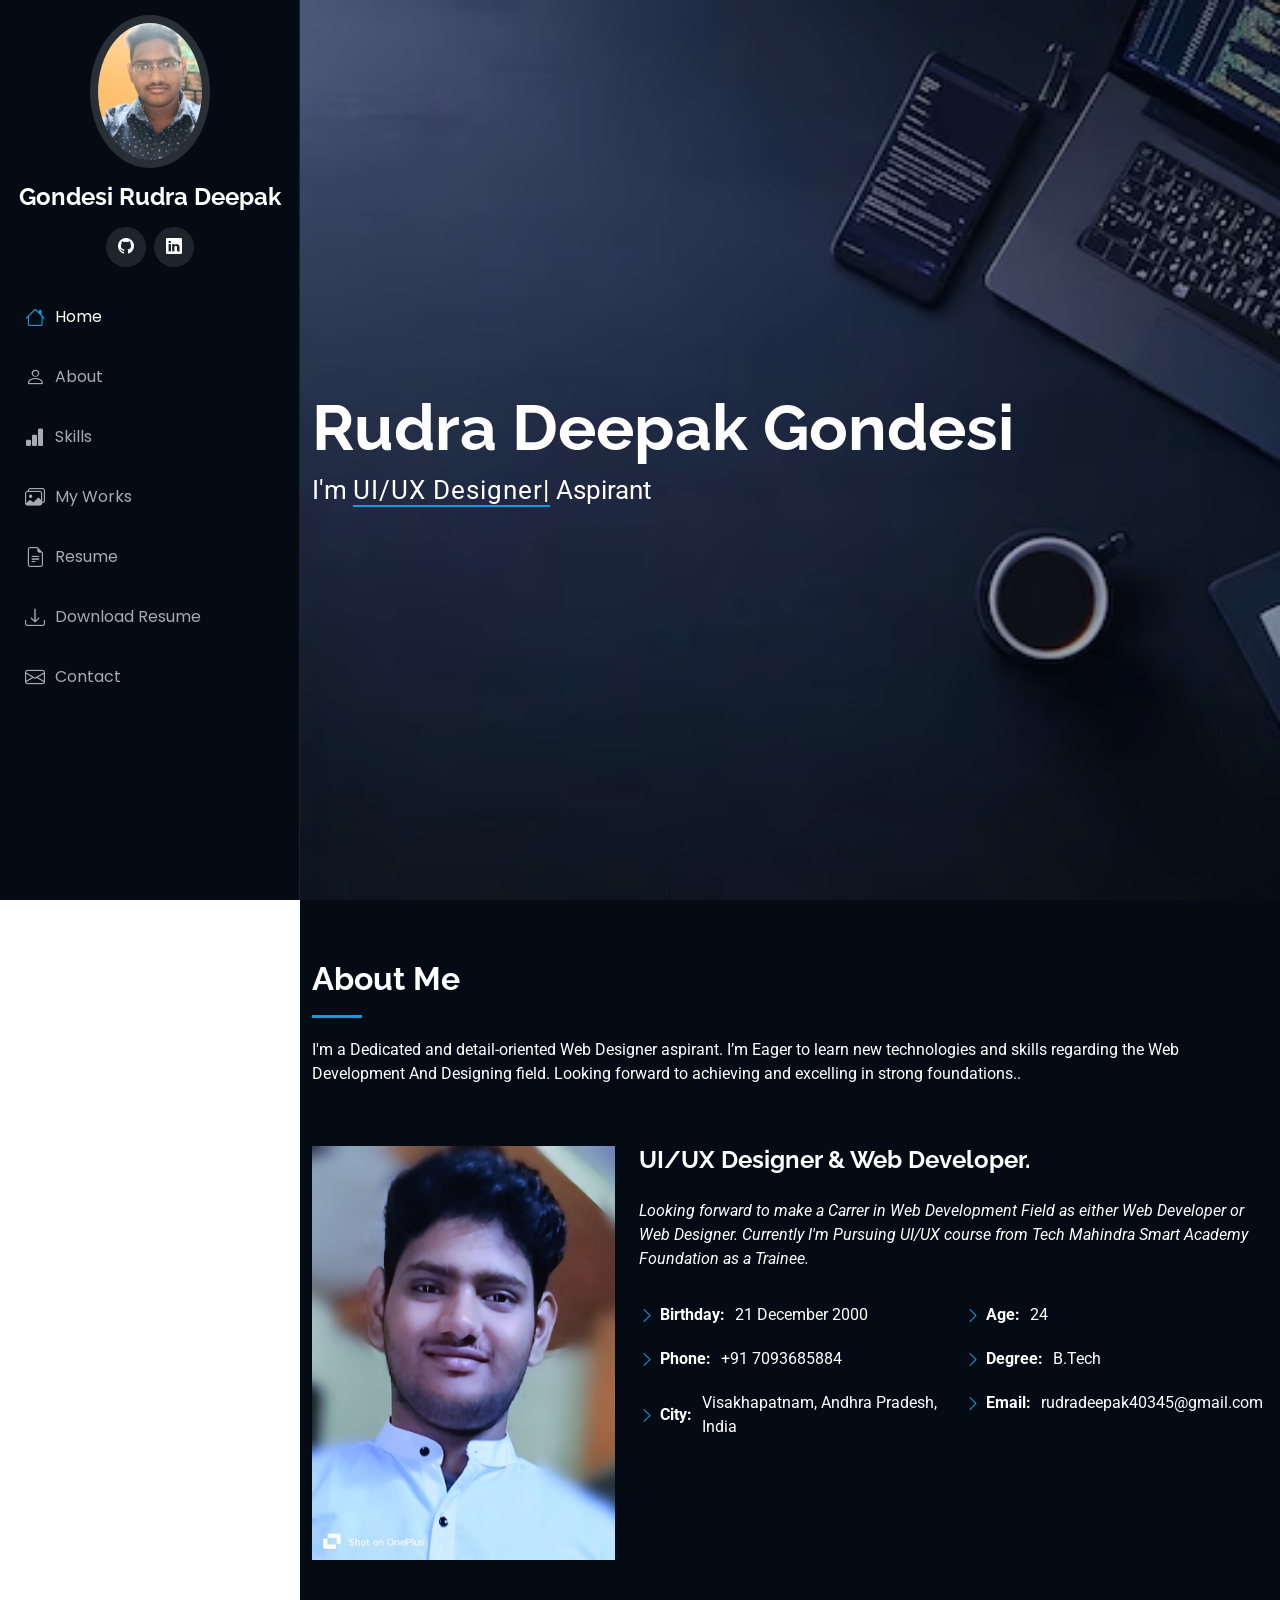
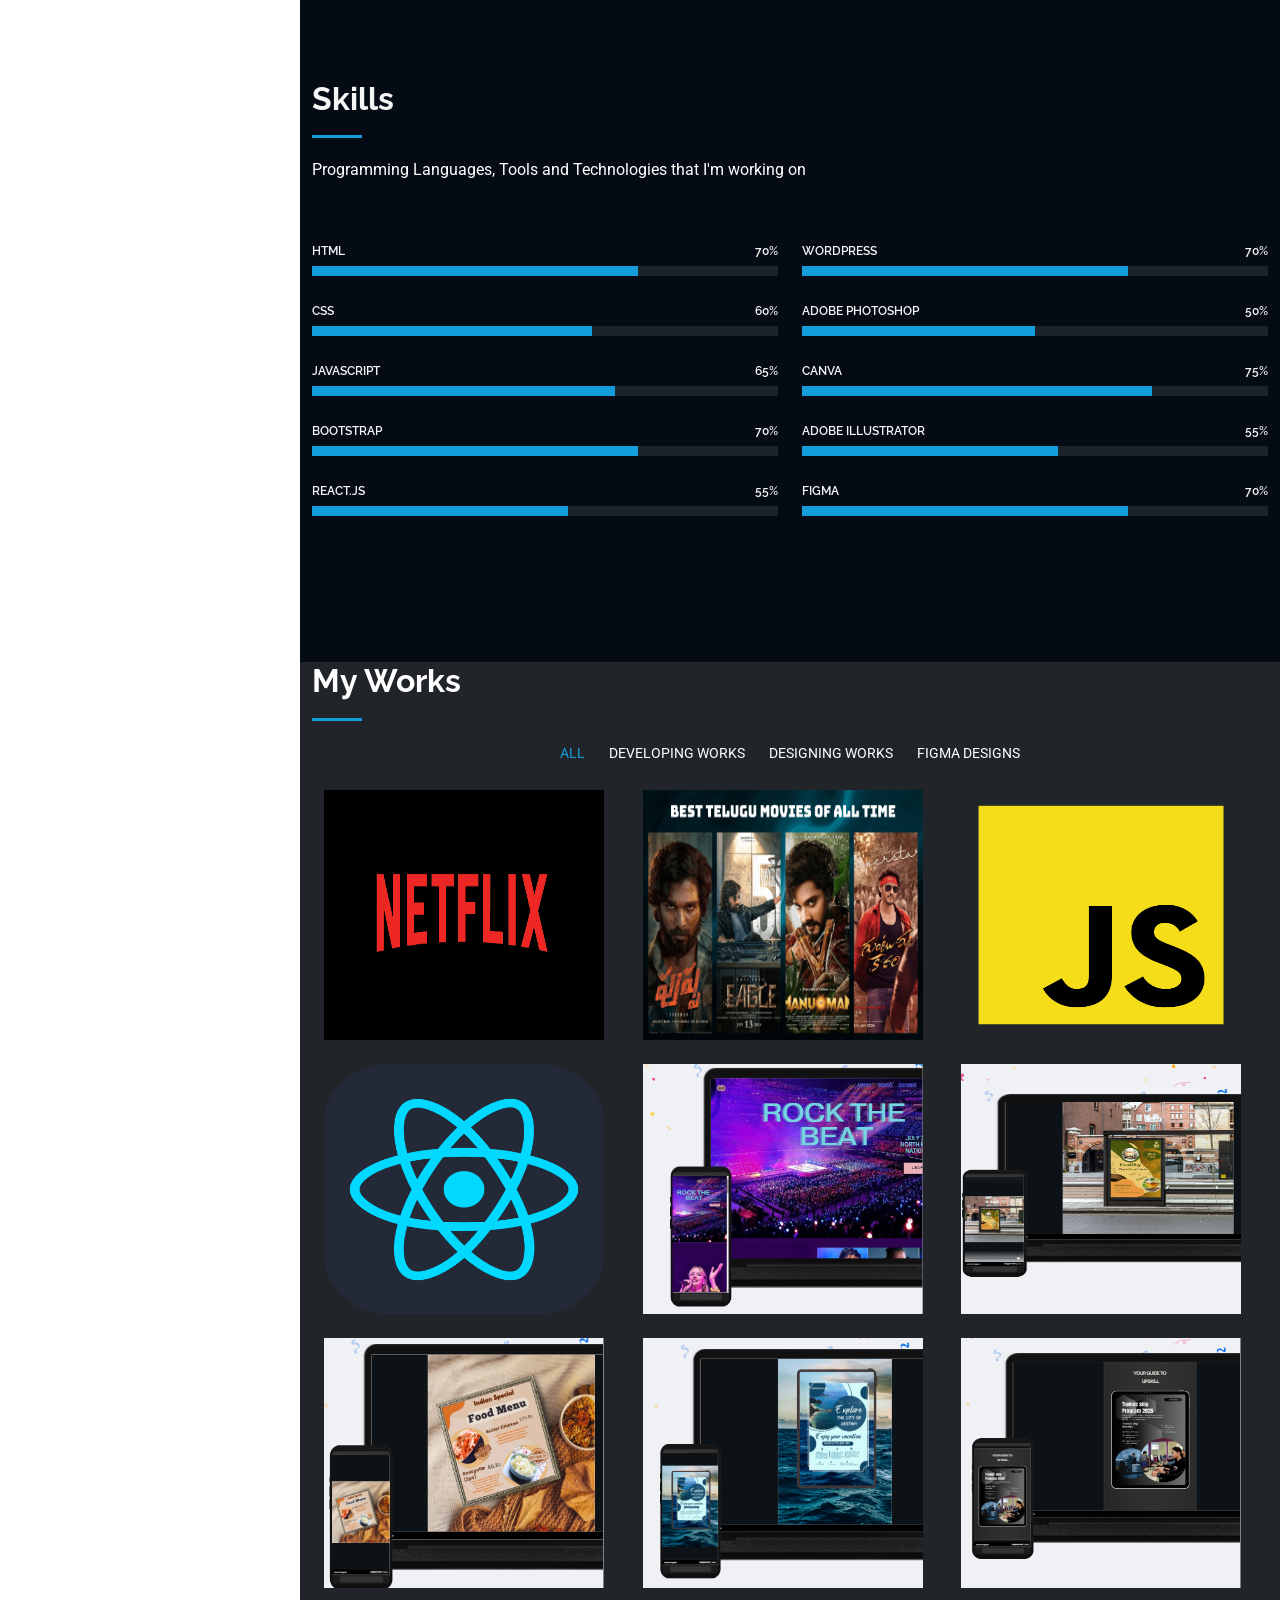
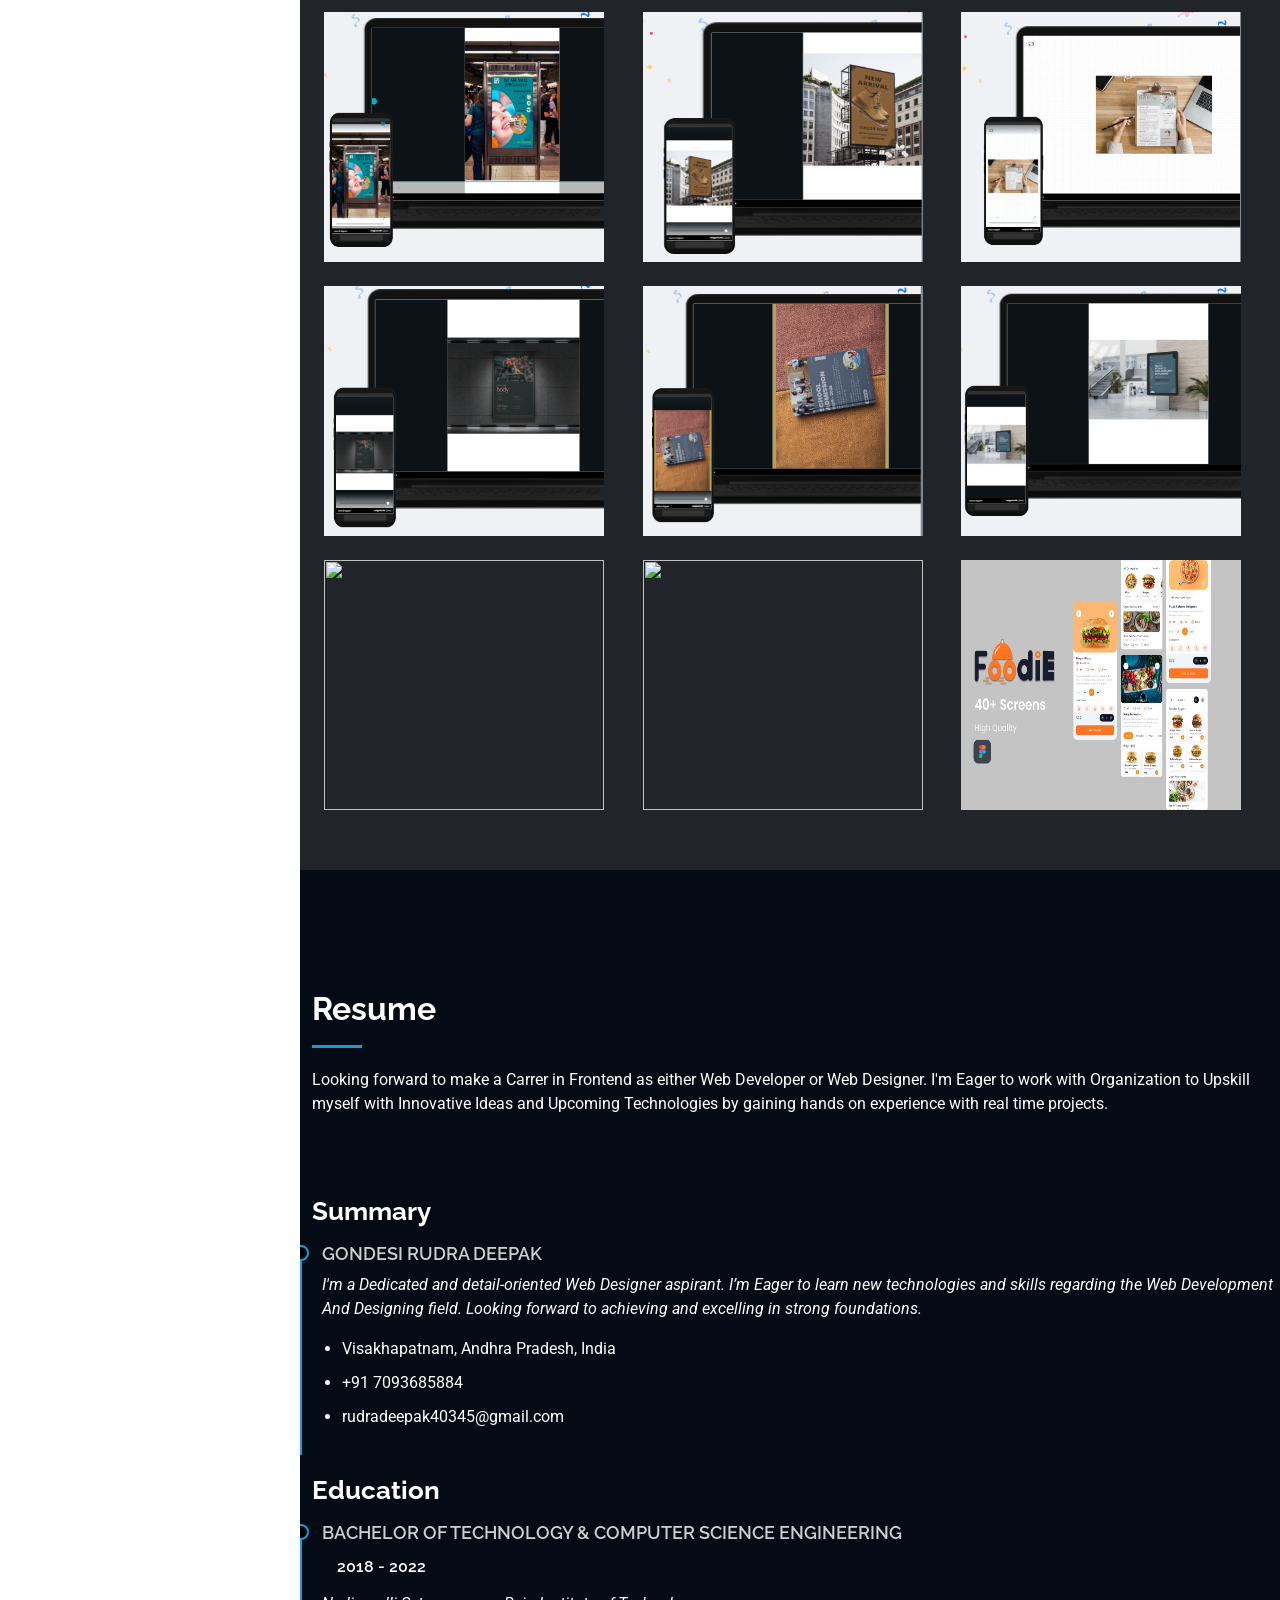
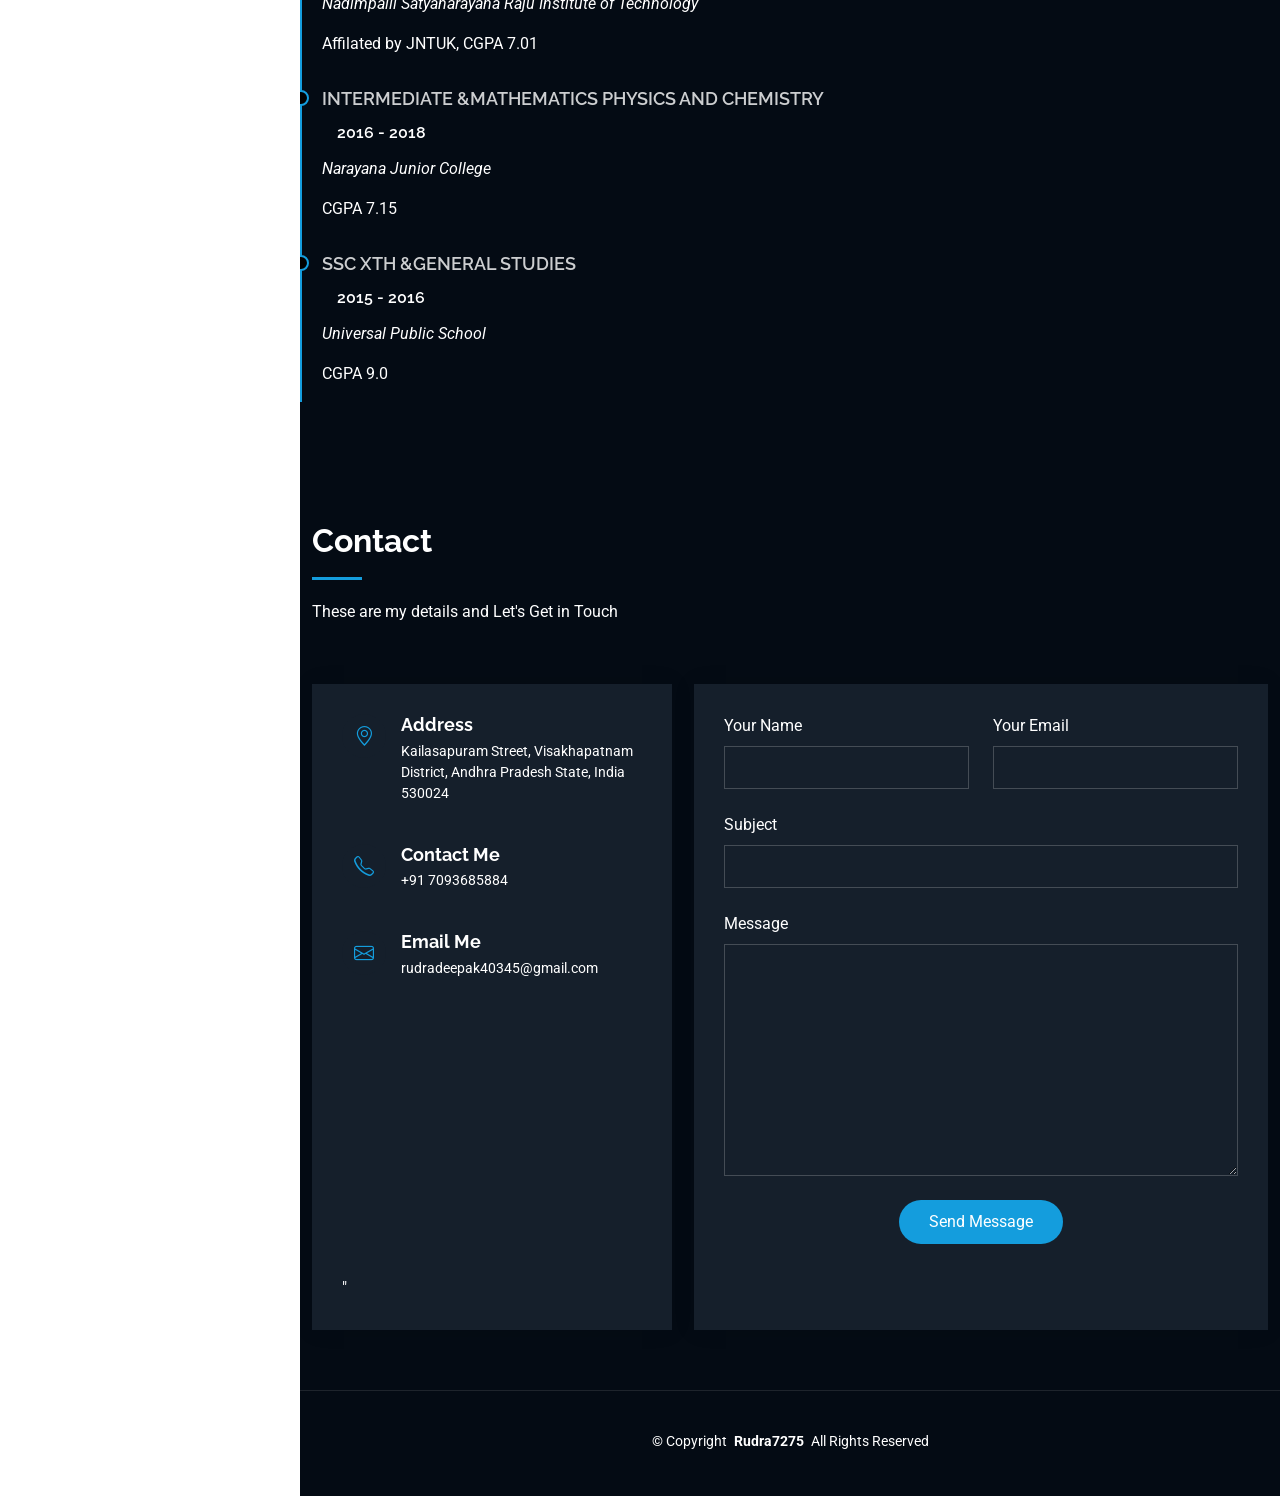
==== index.html @ 70409702 "new1" ====
<!DOCTYPE html>
<html lang="en">

<head>
  <meta charset="utf-8">
  <meta content="width=device-width, initial-scale=1.0" name="viewport">
  <title>Rudra Portfolio</title>
  <meta content="" name="description">
  <meta content="" name="keywords">

  <!-- Favicons -->
  <!-- <link href="assets/img/favicon.png" rel="icon">
  <link href="assets/img/apple-touch-icon.png" rel="apple-touch-icon"> -->

  <!-- Fonts -->
  <link href="https://fonts.googleapis.com" rel="preconnect">
  <link href="https://fonts.gstatic.com" rel="preconnect" crossorigin>
  <link href="https://fonts.googleapis.com/css2?family=Roboto:ital,wght@0,100;0,300;0,400;0,500;0,700;0,900;1,100;1,300;1,400;1,500;1,700;1,900&family=Poppins:ital,wght@0,100;0,200;0,300;0,400;0,500;0,600;0,700;0,800;0,900;1,100;1,200;1,300;1,400;1,500;1,600;1,700;1,800;1,900&family=Raleway:ital,wght@0,100;0,200;0,300;0,400;0,500;0,600;0,700;0,800;0,900;1,100;1,200;1,300;1,400;1,500;1,600;1,700;1,800;1,900&display=swap" rel="stylesheet">

  <!-- Vendor CSS Files -->
  <link href="assets/vendor/bootstrap/css/bootstrap.min.css" rel="stylesheet">
  <link href="assets/vendor/bootstrap-icons/bootstrap-icons.css" rel="stylesheet">
  <link href="assets/vendor/aos/aos.css" rel="stylesheet">
  <link href="assets/vendor/glightbox/css/glightbox.min.css" rel="stylesheet">
  <link href="assets/vendor/swiper/swiper-bundle.min.css" rel="stylesheet">

  <!-- Main CSS File -->
  <link href="assets/css/main.css" rel="stylesheet">

 
</head>

<body class="index-page">

  <header id="header" class="header dark-background d-flex flex-column">
    <i class="header-toggle d-xl-none bi bi-list"></i>

    <div class="profile-img">
      <img src="assets/img/profile pic3.jpg" alt="" class="img-fluid rounded-circle">
    </div>

    <a href="index.html" class="logo d-flex align-items-center justify-content-center">
      <h1 class="sitename">Gondesi Rudra Deepak</h1>
    </a>

    <div class="social-links text-center">
      <a target="_blank" href="https://github.com/RUDRA-DEEPAK7275?tab=repositories" class="github"><i class="bi bi-github"></i></a>
      <a target="_blank" href="https://www.linkedin.com/in/rudra-deepak-gondesi-b81b26201/" class="linkedin"><i class="bi bi-linkedin"></i></a>
    </div>

    <nav id="navmenu" class="navmenu">
      <ul>
        <li><a href="#hero" class="active"><i class="bi bi-house navicon"></i>Home</a></li>
        <li><a href="#about"><i class="bi bi-person navicon"></i> About</a></li>
        <li><a href="#skills"><i class="bi bi-bar-chart-fill navicon"></i>Skills</a></li>
        <li><a href="#portfolio"><i class="bi bi-images navicon"></i> My Works</a></li>
        <li><a href="#resume"><i class="bi bi-file-earmark-text navicon"></i> Resume</a></li>
        <li><a href="/assets/documents/RudraDeepakGondesiResume.pdf" download=""><i class="bi bi-download navicon"></i> Download Resume</a></li>

        
           
       
        <li><a href="#contact"><i class="bi bi-envelope navicon"></i> Contact</a></li>
      </ul>
    </nav>

  </header>

  <main class="main">

    <!-- Hero Section -->
    <section id="hero" class="hero section dark-background">

      <img src="assets/img/bg-img.avif" alt="" data-aos="fade-in" class="">

      <div class="container" data-aos="fade-up" data-aos-delay="100">
        <h2>Rudra Deepak Gondesi</h2>
        <p>I'm <span class="typed" data-typed-items="UI/UX Designer,Web Developer"></span><span class="typed-cursor typed-cursor--blink" aria-hidden="true"></span><span class="typed-cursor typed-cursor--blink" aria-hidden="true"></span> Aspirant</p>
      </div>

    </section><!-- /Hero Section -->

    <!-- About Section -->
    <section id="about" class="about section dark-background">

      <!-- Section Title -->
      <div class="container section-title" data-aos="fade-up">
        <h2>About Me</h2>
        <p>I'm a Dedicated and detail-oriented Web Designer aspirant. I’m Eager to learn new technologies and skills regarding the
        Web Development And Designing field. Looking forward to achieving and excelling in strong foundations..</p>
      </div><!-- End Section Title -->

      <div class="container " data-aos="fade-up" data-aos-delay="100" >

        <div class="row gy-4 justify-content-center">
          <div class="col-lg-4">
            <img src="assets/img/profile pic2.jpg" class="img-fluid" alt="">
          </div>
          <div class="col-lg-8 content">
            <h2>UI/UX Designer &amp; Web Developer.</h2>
            <p class="fst-italic py-3">
            Looking forward to make a Carrer in Web Development Field as either Web Developer or Web Designer. Currently I'm Pursuing UI/UX
            course from Tech Mahindra Smart Academy Foundation as a Trainee.
            </p>
            <div class="row">
              <div class="col-lg-6">
                <ul>
                  <li><i class="bi bi-chevron-right"></i> <strong>Birthday:</strong> <span>21 December 2000</span></li>
                  
                  <li><i class="bi bi-chevron-right"></i> <strong>Phone:</strong> <span>+91 7093685884</span></li>
                  <li><i class="bi bi-chevron-right"></i> <strong>City:</strong> <span>Visakhapatnam, Andhra Pradesh, India</span></li>
                </ul>
              </div>
              <div class="col-lg-6">
                <ul>
                  <li><i class="bi bi-chevron-right"></i> <strong>Age:</strong> <span>24</span></li>
                  <li><i class="bi bi-chevron-right"></i> <strong>Degree:</strong> <span>B.Tech</span></li>
                  <li><i class="bi bi-chevron-right"></i> <strong>Email:</strong> <span>rudradeepak40345@gmail.com</span></li>
                
                </ul>
              </div>
            </div>
          
          </div>
        </div>

      </div>

    </section>
    <!-- /About Section -->

    <!-- Skills Section -->
    <section id="skills" class="skills section dark-background">

      <!-- Section Title -->
      <div class="container section-title" data-aos="fade-up">
        <h2 style="color:whitesmoke">Skills</h2>
        <p>Programming Languages, Tools and Technologies that I'm working on</p>
      </div><!-- End Section Title -->

      <div class="container" data-aos="fade-up" data-aos-delay="100">

        <div class="row skills-content skills-animation">

          <div class="col-lg-6">

            <div class="progress">
              <span class="skill"><span>HTML</span> <i class="val">70%</i></span>
              <div class="progress-bar-wrap">
                <div class="progress-bar" role="progressbar" aria-valuenow="70" aria-valuemin="0" aria-valuemax="100"></div>
              </div>
            </div><!-- End Skills Item -->

            <div class="progress">
              <span class="skill"><span>CSS</span> <i class="val">60%</i></span>
              <div class="progress-bar-wrap">
                <div class="progress-bar" role="progressbar" aria-valuenow="60" aria-valuemin="0" aria-valuemax="100"></div>
              </div>
            </div><!-- End Skills Item -->

            <div class="progress">
              <span class="skill"><span>JavaScript</span> <i class="val">65%</i></span>
              <div class="progress-bar-wrap">
                <div class="progress-bar" role="progressbar" aria-valuenow="65" aria-valuemin="0" aria-valuemax="100"></div>
              </div>
            </div>
            <!-- End Skills Item -->

            <div class="progress">
              <span class="skill"><span>Bootstrap</span> <i class="val">70%</i></span>
              <div class="progress-bar-wrap">
                <div class="progress-bar" role="progressbar" aria-valuenow="70" aria-valuemin="0" aria-valuemax="100"></div>
              </div>
            </div>
            
            <!-- End Skills Item -->
            <!-- <div class="col-lg-6"> -->
            <div class="progress">
              <span class="skill"><span>React.JS</span> <i class="val">55%</i></span>
                <div class="progress-bar-wrap">
                 <div class="progress-bar" role="progressbar" aria-valuenow="55" aria-valuemin="0" aria-valuemax="100"></div>
             </div>
              </div>
            </div>
<!-- End Skills Item -->


            <div class="col-lg-6">
            <div class="progress">
              <span class="skill"><span>WordPress</span> <i class="val">70%</i></span>
              <div class="progress-bar-wrap">
                <div class="progress-bar" role="progressbar" aria-valuenow="70" aria-valuemin="0" aria-valuemax="100"></div>
              </div>
            </div> 
            <!-- End Skills Item -->
            
            <div class="progress">
              <span class="skill"><span>Adobe Photoshop</span> <i class="val">50%</i></span>
              <div class="progress-bar-wrap">
                <div class="progress-bar" role="progressbar" aria-valuenow="50" aria-valuemin="0" aria-valuemax="100"></div>
              </div>
            </div><!-- End Skills Item -->

             
              <div class="progress">
                <span class="skill"><span>Canva</span> <i class="val">75%</i></span>
                <div class="progress-bar-wrap">
                  <div class="progress-bar" role="progressbar" aria-valuenow="75" aria-valuemin="0" aria-valuemax="100"></div>
                </div>
              </div>
              <!-- End Skills Item -->

                <div class="progress">
                  <span class="skill"><span>Adobe Illustrator</span> <i class="val">55%</i></span>
                   <div class="progress-bar-wrap">
                  <div class="progress-bar" role="progressbar" aria-valuenow="55" aria-valuemin="0" aria-valuemax="100"></div> 
                  </div>
                
                </div>
                <!-- End Skills Item -->

               
                  <div class="progress">
                    <span class="skill"><span>Figma</span> <i class="val">70%</i></span>
                    <div class="progress-bar-wrap">
                      <div class="progress-bar" role="progressbar" aria-valuenow="70" aria-valuemin="0" aria-valuemax="100"></div>
                    </div>
                  </div><!-- End Skills Item -->
     
                  </div>
          </div>

        </div>

      </div>

    </section>
    <!-- /Skills Section -->

    <!-- Portfolio Section -->
    <section id="portfolio" class="portfolio section dark-background">

      <!-- Section Title -->
      <div class="container section-title bg-dark" >
        <h2>My Works</h2>
        
      <!-- End Section Title -->

      <div class="container">

        <div class="isotope-layout" data-default-filter="*" data-layout="masonry" data-sort="original-order">

          <ul class="portfolio-filters isotope-filters" data-aos="fade-up" data-aos-delay="100">
            <li data-filter="*" class="filter-active">All</li>
            <li data-filter=".filter-app">Developing Works</li>
            <li data-filter=".filter-product">Designing Works</li>
            <li data-filter=".filter-books">Figma Designs</li>
          </ul>
          <!-- End Portfolio Filters -->

          <div class="row gy-4 isotope-container" data-aos="fade-up" data-aos-delay="200">

            <div class="col-lg-4 col-md-6 portfolio-item isotope-item filter-app">
              <div class="portfolio-content h-100">
                <img src="assets/img/potflio-pics/Netflix-Logo.png" class="img-fluid" alt="" style="height:250px; width:280px;">
                <div class="portfolio-info">
                  <h4>HTML & CSS</h4>
                  
                  <a target="_blank" href="assets/img/potflio-pics/netflix_Screen.png" title="Preview" data-gallery="portfolio-gallery-app" class="glightbox preview-link"><i class="bi bi-zoom-in"></i></a>
                  <a target="_blank" href="https://github.com/RUDRA-DEEPAK7275/Netflix-Clone.git" title="Source Code" class="details-link"><i class="bi bi-link-45deg"></i></a>
                </div>
              </div>
            </div><!-- End Portfolio Item -->
            <div class="col-lg-4 col-md-6 portfolio-item isotope-item filter-app">
              <div class="portfolio-content h-100">
                <img src="assets/img/potflio-pics/movies of all time-min.png" class="img-fluid" alt="" style="height:250px; width:280px;">
                <div class="portfolio-info">
                  <h4>Bootstrap </h4>
                  <a target="_blank"  href="assets/img/potflio-pics/entertainment.jpg" title="Preview" data-gallery="portfolio-gallery-app" class="glightbox preview-link"><i class="bi bi-zoom-in"></i></a>
                  <a target="_blank" href="https://github.com/RUDRA-DEEPAK7275/Entertainment-Site" title="Source Code" class="details-link"><i class="bi bi-link-45deg"></i></a>
                </div>
              </div>
            </div><!-- End Portfolio Item -->

            <div class="col-lg-4 col-md-6 portfolio-item isotope-item filter-app">
              <div class="portfolio-content h-100">
                <img src="assets/img/potflio-pics/js.png" class="img-fluid" alt="" style="height:250px; width:280px;">
                <div class="portfolio-info">
                  <h4>JavaScript</h4>
                  <a target="_blank" href="assets/img/potflio-pics/API.jpg" title="Preview" data-gallery="portfolio-gallery-app" class="glightbox preview-link"><i class="bi bi-zoom-in"></i></a>
                  <a target="_blank" href="https://github.com/RUDRA-DEEPAK7275/Java-Script-Practice-files" title="Source Code" class="details-link"><i class="bi bi-link-45deg"></i></a>
                </div>
              </div>
            </div>
            <!-- End Portfolio Item -->
            <div class="col-lg-4 col-md-6 portfolio-item isotope-item filter-app">
              <div class="portfolio-content h-100">
                <img src="assets/img/potflio-pics/react-dark.png" class="img-fluid" alt="" style="height:250px; width:280px;">
                <div class="portfolio-info">
                  <h4>React.JS</h4>
                  <a target="_blank" href="assets/img/potflio-pics/udemy-screen.png" title="Preview" data-gallery="portfolio-gallery-app" class="glightbox preview-link"><i class="bi bi-zoom-in"></i></a>
                  <a target="_blank" href="https://udemy-clone-6hoa3ej35-rudra-deepaks-projects.vercel.app/" title="Source Code" class="details-link"><i class="bi bi-link-45deg"></i></a>
                </div>
              </div>
            </div>
            <!-- End Portfolio Item -->

            <div class="col-lg-4 col-md-6 portfolio-item isotope-item filter-product">
              <div class="portfolio-content h-100">
                <img src="assets/img/potflio-pics/web-layout.png" class="img-fluid" alt="" style="height:250px; width:280px;">
                <div class="portfolio-info">
                  <h4>Web_Layout</h4>
                  
                  <a target="_blank" href="assets/img/potflio-pics/web_screen.png" title="Preview" data-gallery="portfolio-gallery-product" class="glightbox preview-link"><i class="bi bi-zoom-in"></i></a>
                  <a target="_blank" href="https://rudradeepak.my.canva.site/music-website" title="More Details" class="details-link"><i class="bi bi-link-45deg"></i></a>
                </div>
              </div>
            </div><!-- End Portfolio Item -->

            <div class="col-lg-4 col-md-6 portfolio-item isotope-item filter-product">
              <div class="portfolio-content h-100">
                <img src="assets/img/potflio-pics/chai mockup.png" class="img-fluid" alt="" style="height:250px; width:280px;">
                <div class="portfolio-info">
                  <h4>Poster1</h4>
                  
                  <a href="assets/img/potflio-pics/Green Tea poster.jpg" title="Product 2" data-gallery="portfolio-gallery-product" class="glightbox preview-link"><i class="bi bi-zoom-in"></i></a>
                  <!-- <a target="_blank" href="https://rudradeepak.my.canva.site/healthy-chai-mockup-screen" title="More Details" class="details-link"><i class="bi bi-link-45deg"></i></a> -->
                </div>
              </div>
            </div><!-- End Portfolio Item -->

            
            <div class="col-lg-4 col-md-6 portfolio-item isotope-item filter-product">
              <div class="portfolio-content h-100">
                <img src="assets/img/potflio-pics/menu_screen.png" class="img-fluid" alt="" style="height:250px; width:280px;">
                <div class="portfolio-info">
                  <h4>Poster2</h4>
                 
                  <a href="assets/img/potflio-pics/Menu-poster.jpg" title="preview" data-gallery="portfolio-gallery-product" class="glightbox preview-link"><i class="bi bi-zoom-in"></i></a>
                  <!-- <a target="_blank" href="https://rudradeepak.my.canva.site/menu-mockup" title="More Details" class="details-link"><i class="bi bi-link-45deg"></i></a> -->
                </div>
              </div>
            </div><!-- End Portfolio Item -->
            <div class="col-lg-4 col-md-6 portfolio-item isotope-item filter-product">
              <div class="portfolio-content h-100">
                <img src="assets/img/potflio-pics/visakhapatnam-mockup.png" class="img-fluid" alt="" style="height:250px; width:280px;">
                <div class="portfolio-info">
                  <h4>Poster3</h4>
                 
                  <a href="assets/img/potflio-pics/Visakhapatnam-poster.jpg" title="preview" data-gallery="portfolio-gallery-product" class="glightbox preview-link"><i class="bi bi-zoom-in"></i></a>
                  <!-- <a target="_blank" href="https://rudradeepak.my.canva.site/advertissment-mockup" title="More Details" class="details-link"><i class="bi bi-link-45deg"></i></a> -->
                </div>
              </div>
            </div><!-- End Portfolio Item -->

            <div class="col-lg-4 col-md-6 portfolio-item isotope-item filter-product">
              <div class="portfolio-content h-100">
                <img src="assets/img/potflio-pics/trainee-ship-mockup.png" class="img-fluid" alt="" style="height:250px; width:280px;">
                <div class="portfolio-info">
                  <h4>Poster4</h4>
                 
                  <a href="assets/img/potflio-pics/Trainee-ship Advertisement-poster.jpg" title="preview" data-gallery="portfolio-gallery-product" class="glightbox preview-link"><i class="bi bi-zoom-in"></i></a>
                  <!-- <a target="_blank" href="" title="More Details" class="details-link"><i class="bi bi-link-45deg"></i></a> -->
                </div>
              </div>
            </div><!-- End Portfolio Item -->

            <div class="col-lg-4 col-md-6 portfolio-item isotope-item filter-product">
              <div class="portfolio-content h-100">
                <img src="assets/img/potflio-pics/dental-mockup.png" class="img-fluid" alt="" style="height:250px; width:280px;">
                <div class="portfolio-info">
                  <h4>Poster5</h4>
                 
                  <a href="assets/img/potflio-pics/dental-advertisement-poster .jpg" title="preview" data-gallery="portfolio-gallery-product" class="glightbox preview-link"><i class="bi bi-zoom-in"></i></a>
                  <!-- <a target="_blank" href="" title="More Details" class="details-link"><i class="bi bi-link-45deg"></i></a> -->
                </div>
              </div>
            </div><!-- End Portfolio Item -->

            <div class="col-lg-4 col-md-6 portfolio-item isotope-item filter-product">
              <div class="portfolio-content h-100">
                <img src="assets/img/potflio-pics/Shoe-flayer-mockup.png" class="img-fluid" alt="" style="height:250px; width:280px;">
                <div class="portfolio-info">
                  <h4>Flayer1</h4>
                 
                  <a href="assets/img/potflio-pics/shoe_flayer.jpg" title="preview" data-gallery="portfolio-gallery-product" class="glightbox preview-link"><i class="bi bi-zoom-in"></i></a>
                  <!-- <a target="_blank" href="" title="More Details" class="details-link"><i class="bi bi-link-45deg"></i></a> -->
                </div>
              </div>
            </div><!-- End Portfolio Item -->

            <div class="col-lg-4 col-md-6 portfolio-item isotope-item filter-product">
              <div class="portfolio-content h-100">
                <img src="assets/img/potflio-pics/company-advertisement-flayer-mockup.png" class="img-fluid" alt="" style="height:250px; width:280px;">
                <div class="portfolio-info">
                  <h4>Flayer2</h4>
                 
                  <a href="assets/img/potflio-pics/company-advertisement-flayer.jpg" title="preview" data-gallery="portfolio-gallery-product" class="glightbox preview-link"><i class="bi bi-zoom-in"></i></a>
                  <!-- <a target="_blank" href="" title="More Details" class="details-link"><i class="bi bi-link-45deg"></i></a> -->
                </div>
              </div>
            </div><!-- End Portfolio Item -->
            <div class="col-lg-4 col-md-6 portfolio-item isotope-item filter-product">
              <div class="portfolio-content h-100">
                <img src="assets/img/potflio-pics/Fitness-flayer-mockup.png" class="img-fluid" alt="" style="height:250px; width:280px;">
                <div class="portfolio-info">
                  <h4>Flayer3</h4>
                 
                  <a href="assets/img/potflio-pics/Fitness-flayer.jpg" title="preview" data-gallery="portfolio-gallery-product" class="glightbox preview-link"><i class="bi bi-zoom-in"></i></a>
                  <!-- <a target="_blank" href="" title="More Details" class="details-link"><i class="bi bi-link-45deg"></i></a> -->
                </div>
              </div>
            </div><!-- End Portfolio Item -->
            <div class="col-lg-4 col-md-6 portfolio-item isotope-item filter-product">
              <div class="portfolio-content h-100">
                <img src="assets/img/potflio-pics/school-admisssion-flayer-mockup.png" class="img-fluid" alt="" style="height:250px; width:280px;">
                <div class="portfolio-info">
                  <h4>Flayer4</h4>
                 
                  <a href="assets/img/potflio-pics/school-admission-flayer.jpg" title="preview" data-gallery="portfolio-gallery-product" class="glightbox preview-link"><i class="bi bi-zoom-in"></i></a>
                  <!-- <a target="_blank" href="" title="More Details" class="details-link"><i class="bi bi-link-45deg"></i></a> -->
                </div>
              </div>
            </div><!-- End Portfolio Item -->
            <div class="col-lg-4 col-md-6 portfolio-item isotope-item filter-product">
              <div class="portfolio-content h-100">
                <img src="assets/img/potflio-pics/tuition-flayer-mockup.png" class="img-fluid" alt="" style="height:250px; width:280px;">
                <div class="portfolio-info">
                  <h4>Flayer5</h4>
                 
                  <a href="assets/img/potflio-pics/tuition-flayer.jpg" title="preview" data-gallery="portfolio-gallery-product" class="glightbox preview-link"><i class="bi bi-zoom-in"></i></a>
                  <!-- <a target="_blank" href="" title="More Details" class="details-link"><i class="bi bi-link-45deg"></i></a> -->
                </div>
              </div>
            </div><!-- End Portfolio Item -->


            <div class="col-lg-4 col-md-6 portfolio-item isotope-item filter-branding">
              <div class="portfolio-content h-100">
                <img src="assets/img/portfolio/branding-1.jpg" class="img-fluid" alt="" style="height:250px; width:280px;">
                <div class="portfolio-info">
                  <h4>WordPress Design</h4>
                 
                  <a href="assets/img/portfolio/branding-1.jpg" title="Branding 1" data-gallery="portfolio-gallery-branding" class="glightbox preview-link"><i class="bi bi-zoom-in"></i></a>
                  <a href="portfolio-details.html" title="More Details" class="details-link"><i class="bi bi-link-45deg"></i></a>
                </div>
              </div>
            </div><!-- End Portfolio Item -->

            <div class="col-lg-4 col-md-6 portfolio-item isotope-item filter-branding">
              <div class="portfolio-content h-100">
                <img src="assets/img/portfolio/branding-2.jpg" class="img-fluid" alt="" style="height:250px; width:280px;">
                <div class="portfolio-info">
                  <h4>Web Application Design</h4>
                  
                  <a href="assets/img/portfolio/branding-2.jpg" title="Branding 2" data-gallery="portfolio-gallery-branding" class="glightbox preview-link"><i class="bi bi-zoom-in"></i></a>
                  <a href="portfolio-details.html" title="More Details" class="details-link"><i class="bi bi-link-45deg"></i></a>
                </div>
              </div>
            </div><!-- End Portfolio Item -->

            <div class="col-lg-4 col-md-6 portfolio-item isotope-item filter-branding">
              <div class="portfolio-content h-100">
                <img src="assets/img/potflio-pics/Figma-Preview.png" class="img-fluid" alt="" style="height:250px; width:280px;">
                <div class="portfolio-info">
                  <h4>Figma Mobile-Application Design</h4>
                 
                  <a href="assets/img/potflio-pics/Full View_03.png" title="Preview" data-gallery="portfolio-gallery-branding" class="glightbox preview-link"><i class="bi bi-zoom-in"></i></a>
                  <a target="_blank" href="https://www.figma.com/proto/UzWNxRRmDSKaKS33oawOvM/FoodiE?node-id=0-1&t=Zdw4CpIgNTA6vtHm-1" title="More Details" class="details-link"><i class="bi bi-link-45deg"></i></a>

                </div>
              </div>
            </div>
            <!-- End Portfolio Item -->
        </div>
      </div>
    </section>

          <!-- Resume Section -->
    <section id="resume" class="resume section dark-background">

      <!-- Section Title -->
      <div class="container section-title" data-aos="fade-up">
        <h2>Resume</h2>
        <p>Looking forward to make a Carrer in Frontend as either Web Developer or Web Designer. I'm Eager to work with Organization 
          to Upskill myself with Innovative Ideas and Upcoming Technologies by gaining hands on experience with real time projects. </p>
      </div><!-- End Section Title -->

      <div class="container">

        <div class="row">

            <h3 class="resume-title">Summary</h3>

            <div class="resume-item pb-0">
              <h4>Gondesi Rudra Deepak</h4>
              <p><em>I'm a Dedicated and detail-oriented Web Designer aspirant. I’m Eager to learn new technologies and skills regarding the
              Web Development And Designing field. Looking forward to achieving and excelling in strong foundations.</em></p>
              <ul>
                <li>Visakhapatnam, Andhra Pradesh, India</li>
                <li>+91 7093685884</li>
                <li>rudradeepak40345@gmail.com</li>
              </ul>
            </div><!-- End Resume Item -->

            <h3 class="resume-title">Education</h3>
            <div class="resume-item">
              <h4>Bachelor Of Technology &amp; Computer Science Engineering</h4>
              <h5>2018 - 2022</h5>
              <p><em>Nadimpalli Satyanarayana Raju Institute of Technology</em></p>
              <p>Affilated by JNTUK, CGPA 7.01</p>
            </div><!-- End Resume Item -->

            <div class="resume-item">
              <h4>Intermediate &amp;Mathematics Physics and Chemistry</h4>
              <h5>2016 - 2018</h5>
              <p><em>Narayana Junior College</em></p>
              <p> CGPA 7.15</p>
            </div><!-- End Resume Item -->
            
            <div class="resume-item">
              <h4>SSC Xth &amp;General Studies</h4>
              <h5>2015 - 2016</h5>
              <p><em>Universal Public School</em></p>
              <p> CGPA 9.0</p>
            </div><!-- End Resume Item -->
        </div>
            </ul>
            </div><!-- End Resume Item -->

          </div>

        </div>

      </div>

    </section>
    <!-- /Resume Section -->

    <!-- Contact Section -->
    <section id="contact" class="contact section dark-background">

      <!-- Section Title -->
      <div class="container section-title" data-aos="fade-up">
        <h2>Contact</h2>
        <p> These are my details and Let's Get in Touch</p>
      </div><!-- End Section Title -->

      <div class="container d-flex" data-aos="fade-up" data-aos-delay="100">

        <div class="row gy-6 ">

          <div class="col-lg-12">

            <div class="info-wrap">
              <div class="info-item d-flex" data-aos="fade-up" data-aos-delay="200">
                <i class="bi bi-geo-alt flex-shrink-0"></i>
                <div>
                  <h3>Address</h3>
                  <p>Kailasapuram Street, Visakhapatnam District, Andhra Pradesh State, India 530024</p>
                </div>
              </div><!-- End Info Item -->

              <div class="info-item d-flex" data-aos="fade-up" data-aos-delay="300">
                <i class="bi bi-telephone flex-shrink-0"></i>
                <div>
                  <h3>Contact Me</h3>
                  <p>+91 7093685884</p>
                </div>
              </div><!-- End Info Item -->

              <div class="info-item d-flex" data-aos="fade-up" data-aos-delay="400">
                <i class="bi bi-envelope flex-shrink-0"></i>
                <div>
                  <h3>Email Me</h3>
                  <p>rudradeepak40345@gmail.com</p>
                </div>
              </div><!-- End Info Item -->

              <iframe src="https://www.google.com/maps/embed?pb=!1m18!1m12!1m3!1d25563.952747008814!2d83.27356505275574!3d17.73972351495286!2m3!1f0!2f0!3f0!3m2!1i1024!2i768!4f13.1!3m3!1m2!1s0x3a3942d6cdeb4861%3A0x3f122da529c3eccd!2sKailasapuram%20Rd%2C%20Santhi%20Nagar%2C%20Kailasapuram%2C%20Visakhapatnam%2C%20Andhra%20Pradesh%2C%20India!5e0!3m2!1sen!2sus!4v1738872202661!5m2!1sen!2sus" width="300" height="250" style="border:0;" allowfullscreen="" loading="lazy" referrerpolicy="no-referrer-when-downgrade"></iframe>"
            </div>
          </div>
        </div>
        <div class="row gy-8s  "style="margin-left: 10px;  " >   
        <form action="https://api.web3forms.com/submit" method="post"  data-aos="fade-up" data-aos-delay="200">
           
          <div class="col-lg-12 php-email-form">
            <input type="hidden" name="apikey" value="7144daf2-a891-4b39-9123-b6f398d4b059">
              <div class="row gy-4">

                <div class="col-md-6">
                  <label for="name-field" class="pb-2">Your Name</label>
                  <input type="text" name="name" id="name-field" class="form-control" required="">
                </div>

                <div class="col-md-6">
                  <label for="email-field" class="pb-2">Your Email</label>
                  <input type="email" class="form-control" name="email" id="email-field" required="">
                </div>

                <div class="col-md-12">
                  <label for="subject-field" class="pb-2">Subject</label>
                  <input type="text" class="form-control" name="subject" id="subject-field" required="">
                </div>

                <div class="col-md-12">
                  <label for="message-field" class="pb-2">Message</label>
                  <textarea class="form-control" name="message" rows="10" id="message-field" required=""></textarea>
                </div>

                <div class="col-md-12 text-center">
                  <div class="loading">Loading</div>
                  <div class="error-message"></div>
                  <div class="sent-message">Your message has been sent. Thank you!</div>

                  <button type="submit">Send Message</button>
                </div>

              </div>
          
          </div><!-- End Contact Form -->
        </form>
      </div>
      </div>

      

    </section><!-- /Contact Section -->

</main>

  <footer id="footer" class="footer position-relative dark-background">

    <div class="container">
      <div class="copyright text-center ">
        <p>© <span>Copyright</span> <strong class="px-1 sitename">Rudra7275</strong> <span>All Rights Reserved</span></p>
      </div>
      <div class="credits">
        <!-- All the links in the footer should remain intact. -->
        <!-- You can delete the links only if you've purchased the pro version. -->
        <!-- Licensing information: https://bootstrapmade.com/license/ -->
        <!-- Purchase the pro version with working PHP/AJAX contact form: [buy-url] -->
      </div>
    </div>

  </footer>

  <!-- Scroll Top -->
  <a href="#" id="scroll-top" class="scroll-top d-flex align-items-center justify-content-center"><i class="bi bi-arrow-up-short"></i></a>

  <!-- Preloader -->
  <div id="preloader"></div>

  <!-- Vendor JS Files -->
  <script src="assets/vendor/bootstrap/js/bootstrap.bundle.min.js"></script>
  <script src="assets/vendor/php-email-form/validate.js"></script>
  <script src="assets/vendor/aos/aos.js"></script>
  <script src="assets/vendor/typed.js/typed.umd.js"></script>
  <script src="assets/vendor/purecounter/purecounter_vanilla.js"></script>
  <script src="assets/vendor/waypoints/noframework.waypoints.js"></script>
  <script src="assets/vendor/glightbox/js/glightbox.min.js"></script>
  <script src="assets/vendor/imagesloaded/imagesloaded.pkgd.min.js"></script>
  <script src="assets/vendor/isotope-layout/isotope.pkgd.min.js"></script>
  <script src="assets/vendor/swiper/swiper-bundle.min.js"></script>

  <!-- Main JS File -->
  <script src="assets/js/main.js"></script>

</body>

</html>
---- assets/css/main.css ----
/**
* Template Name: iPortfolio
* Template URL: https://bootstrapmade.com/iportfolio-bootstrap-portfolio-websites-template/
* Updated: Jun 29 2024 with Bootstrap v5.3.3
* Author: BootstrapMade.com
* License: https://bootstrapmade.com/license/
*/

/*--------------------------------------------------------------
# Font & Color Variables
# Help: https://bootstrapmade.com/color-system/
--------------------------------------------------------------*/
/* Fonts */
:root {
  --default-font: "Roboto",  system-ui, -apple-system, "Segoe UI", Roboto, "Helvetica Neue", Arial, "Noto Sans", "Liberation Sans", sans-serif, "Apple Color Emoji", "Segoe UI Emoji", "Segoe UI Symbol", "Noto Color Emoji";
  --heading-font: "Raleway",  sans-serif;
  --nav-font: "Poppins",  sans-serif;
}

/* Global Colors - The following color variables are used throughout the website. Updating them here will change the color scheme of the entire website */
:root { 
  --background-color: #ffffff; /* Background color for the entire website, including individual sections */
  --default-color: #272829; /* Default color used for the majority of the text content across the entire website */
  --heading-color: #050d18; /* Color for headings, subheadings and title throughout the website */
  --accent-color: #149ddd; /* Accent color that represents your brand on the website. It's used for buttons, links, and other elements that need to stand out */
  --surface-color: #ffffff; /* The surface color is used as a background of boxed elements within sections, such as cards, icon boxes, or other elements that require a visual separation from the global background. */
  --contrast-color: #ffffff; /* Contrast color for text, ensuring readability against backgrounds of accent, heading, or default colors. */
}

/* Nav Menu Colors - The following color variables are used specifically for the navigation menu. They are separate from the global colors to allow for more customization options */
:root {
  --nav-color: #a8a9b4;  /* The default color of the main navmenu links */
  --nav-hover-color: #ffffff; /* Applied to main navmenu links when they are hovered over or active */
  --nav-mobile-background-color: #040b14; /* Used as the background color for mobile navigation menu */
  --nav-dropdown-background-color: #040b14; /* Used as the background color for dropdown items that appear when hovering over primary navigation items */
  --nav-dropdown-color: #a8a9b4; /* Used for navigation links of the dropdown items in the navigation menu. */
  --nav-dropdown-hover-color: #ffffff; /* Similar to --nav-hover-color, this color is applied to dropdown navigation links when they are hovered over. */
}

/* Color Presets - These classes override global colors when applied to any section or element, providing reuse of the sam color scheme. */

.light-background {
  --background-color: #f4fafd;
  --surface-color: #ffffff;
}

.dark-background {
  --background-color: #040b14;
  --default-color: #ffffff;
  --heading-color: #ffffff;
  --surface-color: #151f2b;
  --contrast-color: #ffffff;
}

/* Smooth scroll */
:root {
  scroll-behavior: smooth;
}

/*--------------------------------------------------------------
# General Styling & Shared Classes
--------------------------------------------------------------*/
body {
  color: var(--default-color);
  background-color: var(--background-color);
  font-family: var(--default-font);
}

a {
  color: var(--accent-color);
  text-decoration: none;
  transition: 0.3s;
}

a:hover {
  color: color-mix(in srgb, var(--accent-color), transparent 25%);
  text-decoration: none;
}

h1,
h2,
h3,
h4,
h5,
h6 {
  color: var(--heading-color);
  font-family: var(--heading-font);
}

/* PHP Email Form Messages
------------------------------*/
.php-email-form .error-message {
  display: none;
  background: #df1529;
  color: #ffffff;
  text-align: left;
  padding: 15px;
  margin-bottom: 24px;
  font-weight: 600;
}

.php-email-form .sent-message {
  display: none;
  color: #ffffff;
  background: #059652;
  text-align: center;
  padding: 15px;
  margin-bottom: 24px;
  font-weight: 600;
}

.php-email-form .loading {
  display: none;
  background: var(--surface-color);
  text-align: center;
  padding: 15px;
  margin-bottom: 24px;
}

.php-email-form .loading:before {
  content: "";
  display: inline-block;
  border-radius: 50%;
  width: 24px;
  height: 24px;
  margin: 0 10px -6px 0;
  border: 3px solid var(--accent-color);
  border-top-color: var(--surface-color);
  animation: php-email-form-loading 1s linear infinite;
}

@keyframes php-email-form-loading {
  0% {
    transform: rotate(0deg);
  }

  100% {
    transform: rotate(360deg);
  }
}

/*--------------------------------------------------------------
# Global Header
--------------------------------------------------------------*/
.header {
  color: var(--default-color);
  background-color: var(--background-color);
  position: fixed;
  top: 0;
  left: 0;
  bottom: 0;
  padding: 0 15px;
  width: 300px;
  transition: all ease-in-out 0.3s;
  overflow-y: auto;
  z-index: 997;
  border-right: 1px solid color-mix(in srgb, var(--default-color), transparent 90%);
}

.header .profile-img img {
  margin: 15px auto;
  display: block;
  width: 120px;
  border: 8px solid color-mix(in srgb, var(--default-color), transparent 85%);
}

.header .logo {
  line-height: 1;
  margin-bottom: 15px;
}

.header .logo img {
  max-height: 32px;
  margin-right: 8px;
}

.header .logo h1 {
  font-size: 24px;
  margin: 0;
  font-weight: 700;
  color: var(--heading-color);
}

.header .social-links {
  margin: 0 0 20px 0;
}

.header .social-links a {
  font-size: 16px;
  display: inline-flex;
  align-items: center;
  justify-content: center;
  background: color-mix(in srgb, var(--default-color), transparent 90%);
  color: var(--default-color);
  margin: 0 2px;
  border-radius: 50%;
  text-align: center;
  width: 40px;
  height: 40px;
  transition: 0.3s;
}

.header .social-links a:hover {
  color: var(--contrast-color);
  background: var(--accent-color);
}

@media (min-width: 575px) {

  .header~main,
  .header~#footer {
    margin-left: 300px;
  }
}

@media (max-width: 575px) {
  .header {
    left: -100%;
  }
}

.header.header-show {
  left: 0;
}

.header .header-toggle {
  color: var(--contrast-color);
  background-color: var(--accent-color);
  font-size: 22px;
  display: flex;
  align-items: center;
  justify-content: center;
  width: 40px;
  height: 40px;
  border-radius: 50%;
  cursor: pointer;
  position: fixed;
  top: 15px;
  right: 15px;
  z-index: 9999;
  transition: background-color 0.3s;
}

.header .header-toggle:hover {
  color: var(--contrast-color);
  background-color: color-mix(in srgb, var(--accent-color) 90%, white 15%);
}

/*--------------------------------------------------------------
# Navigation Menu
--------------------------------------------------------------*/
.mobile-nav-toggle {
  display: none;
}

.navmenu {
  padding: 0;
  z-index: 9997;
}

.navmenu ul {
  list-style: none;
  padding: 0 0 20px 0;
  margin: 0;
}

.navmenu a,
.navmenu a:focus {
  color: var(--nav-color);
  padding: 15px 10px;
  font-family: var(--nav-font);
  font-size: 16px;
  font-weight: 400;
  display: flex;
  align-items: center;
  white-space: nowrap;
  transition: 0.3s;
  width: 100%;
}

.navmenu a .navicon,
.navmenu a:focus .navicon {
  font-size: 20px;
  margin-right: 10px;
}

.navmenu a .toggle-dropdown,
.navmenu a:focus .toggle-dropdown {
  font-size: 12px;
  line-height: 0;
  margin-left: auto;
  width: 30px;
  height: 30px;
  display: flex;
  align-items: center;
  justify-content: center;
  border-radius: 50%;
  transition: 0.3s;
  flex-shrink: 0;
  background-color: color-mix(in srgb, var(--accent-color), transparent 90%);
}

.navmenu a .toggle-dropdown:hover,
.navmenu a:focus .toggle-dropdown:hover {
  background-color: var(--accent-color);
  color: var(--contrast-color);
}

.navmenu a:hover,
.navmenu .active,
.navmenu .active:focus {
  color: var(--nav-hover-color);
}

.navmenu a:hover .navicon,
.navmenu .active .navicon,
.navmenu .active:focus .navicon {
  color: var(--accent-color);
}

.navmenu .active .toggle-dropdown,
.navmenu .active:focus .toggle-dropdown {
  background-color: var(--accent-color);
  color: var(--contrast-color);
  transform: rotate(180deg);
} 
 /* .navmenu .dropdown {
  display: block;
}

.navmenu .dropdown a,
.navmenu .dropdown a:focus {
  color: --nav-dropdown-color;
}

.navmenu .dropdown a:hover,
.navmenu .dropdown .active,
.navmenu .dropdown .active:focus {
  color: var(--nav-dropdown-hover-color);
}

.navmenu .dropdown ul {
  position: static;
  display: none;
  z-index: 99;
  padding: 5px 10px;
  margin: 5px 10px;
  background-color: var(--nav-dropdown-background-color);
  border: 1px solid color-mix(in srgb, var(--default-color), transparent 90%);
  box-shadow: none;
  transition: all 0.5s ease-in-out;
}

.navmenu .dropdown ul ul {
  background-color: rgba(33, 37, 41, 0.1);
}

.navmenu .dropdown>.dropdown-active {
  display: block;
  background-color: rgba(33, 37, 41, 0.03);
} */

/*--------------------------------------------------------------
# Global Footer
--------------------------------------------------------------*/
.footer {
  color: var(--default-color);
  background-color: var(--background-color);
  font-size: 14px;
  padding: 40px 0;
  position: relative;
  border-top: 1px solid color-mix(in srgb, var(--default-color), transparent 90%);
}

.footer .copyright p {
  margin-bottom: 0;
}

.footer .credits {
  margin-top: 4px;
  font-size: 13px;
  text-align: center;
}

/*--------------------------------------------------------------
# Preloader
--------------------------------------------------------------*/
#preloader {
  position: fixed;
  inset: 0;
  z-index: 999999;
  overflow: hidden;
  background: var(--background-color);
  transition: all 0.6s ease-out;
}

#preloader:before {
  content: "";
  position: fixed;
  top: calc(50% - 30px);
  left: calc(50% - 30px);
  border: 6px solid #ffffff;
  border-color: var(--accent-color) transparent var(--accent-color) transparent;
  border-radius: 50%;
  width: 60px;
  height: 60px;
  animation: animate-preloader 1.5s linear infinite;
}

@keyframes animate-preloader {
  0% {
    transform: rotate(0deg);
  }

  100% {
    transform: rotate(360deg);
  }
}

/*--------------------------------------------------------------
# Scroll Top Button
--------------------------------------------------------------*/
.scroll-top {
  position: fixed;
  visibility: hidden;
  opacity: 0;
  right: 15px;
  bottom: -15px;
  z-index: 99999;
  background-color: var(--accent-color);
  width: 44px;
  height: 44px;
  border-radius: 50px;
  transition: all 0.4s;
}

.scroll-top i {
  font-size: 24px;
  color: var(--contrast-color);
  line-height: 0;
}

.scroll-top:hover {
  background-color: color-mix(in srgb, var(--accent-color), transparent 20%);
  color: var(--contrast-color);
}

.scroll-top.active {
  visibility: visible;
  opacity: 1;
  bottom: 15px;
}

/*--------------------------------------------------------------
# Disable aos animation delay on mobile devices
--------------------------------------------------------------*/
@media screen and (max-width: 768px) {
  [data-aos-delay] {
    transition-delay: 0 !important;
  }
}

/*--------------------------------------------------------------
# Global Page Titles & Breadcrumbs
--------------------------------------------------------------*/
.page-title {
  color: var(--default-color);
  background-color: var(--background-color);
  padding: 25px 0;
  position: relative;
}

.page-title h1 {
  font-size: 24px;
  font-weight: 700;
}

.page-title .breadcrumbs ol {
  display: flex;
  flex-wrap: wrap;
  list-style: none;
  padding: 0;
  margin: 0;
  font-size: 14px;
  font-weight: 400;
}

.page-title .breadcrumbs ol li+li {
  padding-left: 10px;
}

.page-title .breadcrumbs ol li+li::before {
  content: "/";
  display: inline-block;
  padding-right: 10px;
  color: color-mix(in srgb, var(--default-color), transparent 70%);
}

/*--------------------------------------------------------------
# Global Sections
--------------------------------------------------------------*/
section,
.section {
  color: var(--default-color);
  background-color: var(--background-color);
  padding: 60px 0;
  overflow: clip;
}

/*--------------------------------------------------------------
# Global Section Titles
--------------------------------------------------------------*/
.section-title {
  padding-bottom: 60px;
  position: relative;
}

.section-title h2 {
  font-size: 32px;
  font-weight: 700;
  margin-bottom: 20px;
  padding-bottom: 20px;
  position: relative;
}

.section-title h2:after {
  content: "";
  position: absolute;
  display: block;
  width: 50px;
  height: 3px;
  align-items: center;
  background: var(--accent-color);
  left: 0;
  bottom: 0;
}

.section-title p {
  margin-bottom: 0;
}

/*--------------------------------------------------------------
# Hero Section
--------------------------------------------------------------*/
.hero {
  width: 100%;
  min-height: 100vh;
  position: relative;
  padding: 80px 0;
  display: flex;
  align-items: center;
  justify-content: center;
}

.hero img {
  position: absolute;
  inset: 0;
  display: block;
  width: 100%;
  height: 100%;
  object-fit: cover;
  z-index: 1;
}

.hero:before {
  content: "";
  background: color-mix(in srgb, var(--background-color), transparent 70%);
  position: absolute;
  inset: 0;
  z-index: 2;
}

.hero .container {
  position: relative;
  z-index: 3;
}

.hero h2 {
  margin: 0;
  font-size: 64px;
  font-weight: 700;
}

.hero p {
  margin: 5px 0 0 0;
  font-size: 26px;
}

.hero p span {
  letter-spacing: 1px;
  border-bottom: 2px solid var(--accent-color);
}

.hero .social-links {
  margin-top: 25px;
}

.hero .social-links a {
  font-size: 24px;
  display: inline-block;
  color: color-mix(in srgb, var(--default-color), transparent 50%);
  line-height: 1;
  margin-right: 20px;
  transition: 0.3s;
}

.hero .social-links a:hover {
  color: var(--accent-color);
}

@media (max-width: 768px) {
  .hero h2 {
    font-size: 32px;
  }

  .hero p {
    font-size: 20px;
  }
}

/*--------------------------------------------------------------
# About Section
--------------------------------------------------------------*/
.about .content h2 {
  font-weight: 700;
  font-size: 24px;
}

.about .content ul {
  list-style: none;
  padding: 0;
}

.about .content ul li {
  margin-bottom: 20px;
  display: flex;
  align-items: center;
}

.about .content ul strong {
  margin-right: 10px;
}

.about .content ul i {
  font-size: 16px;
  margin-right: 5px;
  color: var(--accent-color);
  line-height: 0;
}

/*--------------------------------------------------------------
# Skills Section
--------------------------------------------------------------*/
.skills .progress {
 
  height: 60px;
  display: block;
  background: none;
  border-radius: 0;
}

.skills .progress .skill {
  color:whitesmoke;
  padding: 0;
  margin: 0 0 6px 0;
  text-transform: uppercase;
  display: block;
  font-weight: 600;
  font-family: var(--heading-font);
}

.skills .progress .skill .val {
  float: right;
  font-style: normal;
}

.skills .progress-bar-wrap {
  background: color-mix(in srgb, whitesmoke, transparent 90%);
  height: 10px;
}

.skills .progress-bar {
  width: 1px;
  height: 10px;
  transition: 0.9s;
  background-color: var(--accent-color);
}

/*--------------------------------------------------------------
# Resume Section
--------------------------------------------------------------*/
.resume .resume-title {
 
  font-size: 26px;
  font-weight: 700;
  margin-top: 20px;
  margin-bottom: 20px;
}

.resume .resume-item {
  padding: 0 0 20px 20px;
  margin-top: -2px;
  border-left: 2px solid var(--accent-color);
  position: relative;
  
}

.resume .resume-item h4 {
  line-height: 18px;
  font-size: 18px;
  font-weight: 600;
  text-transform: uppercase;
  color: color-mix(in srgb, var(--default-color), transparent 20%);
  margin-bottom: 10px;

}

.resume .resume-item h5 {
  font-size: 16px;
  padding: 5px 15px;
  display: inline-block;
  font-weight: 600;
  margin-bottom: 10px;
 
}

.resume .resume-item ul {
  padding-left: 20px;
}

.resume .resume-item ul li {
  padding-bottom: 10px;
}

.resume .resume-item:last-child {
  padding-bottom: 0;
}

.resume .resume-item::before {
  content: "";
  position: absolute;
  width: 16px;
  height: 16px;
  border-radius: 50px;
  left: -9px;
  top: 0;
  background: black;
  border: 2px solid var(--accent-color);
}

/*--------------------------------------------------------------
# Portfolio Section
--------------------------------------------------------------*/
.portfolio .portfolio-filters {
  padding: 0;
  margin: 0 auto 20px auto;
  list-style: none;
  text-align: center;
}

.portfolio .portfolio-filters li {
  cursor: pointer;
  display: inline-block;
  padding: 0;
  font-size: 14px;
  font-weight: 400;
  margin: 0 10px;
  line-height: 1;
  text-transform: uppercase;
  margin-bottom: 10px;
  transition: all 0.3s ease-in-out;
  color: #fff;
}

.portfolio .portfolio-filters li:hover,
.portfolio .portfolio-filters li.filter-active {
  color: var(--accent-color);
}

.portfolio .portfolio-filters li:first-child {
  margin-left: 0;
}

.portfolio .portfolio-filters li:last-child {
  margin-right: 0;
}

@media (max-width: auto) {
  .portfolio .portfolio-filters li {
    font-size: 14px;
    margin: 0 5px;
  }
}

.portfolio .portfolio-content {
  position: relative;
  overflow: hidden;
}

.portfolio .portfolio-content img {
  transition: 0.3s;
}

.portfolio .portfolio-content .portfolio-info {
  opacity: 0;
  position: absolute;
  inset: 0;
  z-index: 3;
  transition: all ease-in-out 0.3s;
  background: rgba(0, 0, 0, 0.6);
  padding: 15px;
}

.portfolio .portfolio-content .portfolio-info h4 {
  font-size: 14px;
  padding: 5px 10px;
  font-weight: 400;
  color: #ffffff;
  display: inline-block;
  background-color: var(--accent-color);
}

.portfolio .portfolio-content .portfolio-info p {
  position: absolute;
  bottom: 10px;
  text-align: center;
  display: inline-block;
  left: 0;
  right: 0;
  font-size: 16px;
  font-weight: 600;
  color: rgba(255, 255, 255, 0.8);
}

.portfolio .portfolio-content .portfolio-info .preview-link,
.portfolio .portfolio-content .portfolio-info .details-link {
  position: absolute;
  left: calc(50% - 40px);
  font-size: 26px;
  top: calc(50% - 14px);
  color: #fff;
  transition: 0.3s;
  line-height: 1.2;
}

.portfolio .portfolio-content .portfolio-info .preview-link:hover,
.portfolio .portfolio-content .portfolio-info .details-link:hover {
  color: var(--accent-color);
}

.portfolio .portfolio-content .portfolio-info .details-link {
  left: 50%;
  font-size: 34px;
  line-height: 0;
}

.portfolio .portfolio-content:hover .portfolio-info {
  opacity: 1;
}

.portfolio .portfolio-content:hover img {
  transform: scale(1.1);
}




/*--------------------------------------------------------------
# Contact Section
--------------------------------------------------------------*/
.contact .info-wrap {
  background-color: var(--surface-color);
  box-shadow: 0px 0px 20px rgba(0, 0, 0, 0.1);
  padding: 30px;
}

@media (max-width: 575px) {
  .contact .info-wrap {
    padding: 20px;
  }
}

.contact .info-item {
  margin-bottom: 40px;
}

.contact .info-item i {
  font-size: 20px;
  color: var(--accent-color);
  background:   var(--surface-color);
  width: 44px;
  height: 44px;
  display: flex;
  justify-content: center;
  align-items: center;
  border-radius: 50px;
  transition: all 0.3s ease-in-out;
  margin-right: 15px;
}

.contact .info-item h3 {
  padding: 0;
  font-size: 18px;
  font-weight: 700;
  margin-bottom: 5px;
}

.contact .info-item p {
  padding: 0;
  margin-bottom: 0;
  font-size: 14px;
}

.contact .info-item:hover i {
  background: var(--accent-color);
  color: var(--contrast-color);
}

.contact .php-email-form {
  background-color: var(--surface-color);
  height: 100%;
  padding: 30px;
  box-shadow: 0px 0px 20px rgba(0, 0, 0, 0.1);
}

@media (max-width: 575px) {
  .contact .php-email-form {
    padding: 20px;
  }
}

.contact .php-email-form input[type=text],
.contact .php-email-form input[type=email],
.contact .php-email-form textarea {
  font-size: 14px;
  padding: 10px 15px;
  box-shadow: none;
  border-radius: 0;
  color: var(--default-color);
  background-color: var(--surface-color);
  border-color: color-mix(in srgb, var(--default-color), transparent 80%);
}

.contact .php-email-form input[type=text]:focus,
.contact .php-email-form input[type=email]:focus,
.contact .php-email-form textarea:focus {
  border-color: var(--accent-color);
}

.contact .php-email-form input[type=text]::placeholder,
.contact .php-email-form input[type=email]::placeholder,
.contact .php-email-form textarea::placeholder {
  color: color-mix(in srgb, var(--default-color), transparent 70%);
}

.contact .php-email-form button[type=submit] {
  color: var(--contrast-color);
  background: var(--accent-color);
  border: 0;
  padding: 10px 30px;
  transition: 0.4s;
  border-radius: 50px;
}

.contact .php-email-form button[type=submit]:hover {
  background: color-mix(in srgb, var(--accent-color), transparent 25%);
}

/*--------------------------------------------------------------
# Portfolio Details Section
--------------------------------------------------------------*/
.portfolio-details .portfolio-details-slider img {
  width: 100%;
}

.portfolio-details .portfolio-details-slider .swiper-pagination {
  margin-top: 20px;
  position: relative;
}

.portfolio-details .portfolio-details-slider .swiper-pagination .swiper-pagination-bullet {
  width: 12px;
  height: 12px;
  background-color: color-mix(in srgb, var(--default-color), transparent 85%);
  opacity: 1;
}

.portfolio-details .portfolio-details-slider .swiper-pagination .swiper-pagination-bullet-active {
  background-color: var(--accent-color);
}

.portfolio-details .portfolio-info {
  padding: 30px;
  box-shadow: 0px 0 30px rgba(0, 0, 0, 0.1);
}

.portfolio-details .portfolio-info h3 {
  font-size: 22px;
  font-weight: 700;
  margin-bottom: 20px;
  padding-bottom: 20px;
  border-bottom: 1px solid color-mix(in srgb, var(--default-color), transparent 85%);
}

.portfolio-details .portfolio-info ul {
  list-style: none;
  padding: 0;
  font-size: 15px;
}

.portfolio-details .portfolio-info ul li+li {
  margin-top: 10px;
}

.portfolio-details .portfolio-description {
  padding-top: 30px;
}

.portfolio-details .portfolio-description h2 {
  font-size: 26px;
  font-weight: 700;
  margin-bottom: 20px;
}

.portfolio-details .portfolio-description p {
  padding: 0;
  color: color-mix(in srgb, var(--default-color), transparent 30%);
}
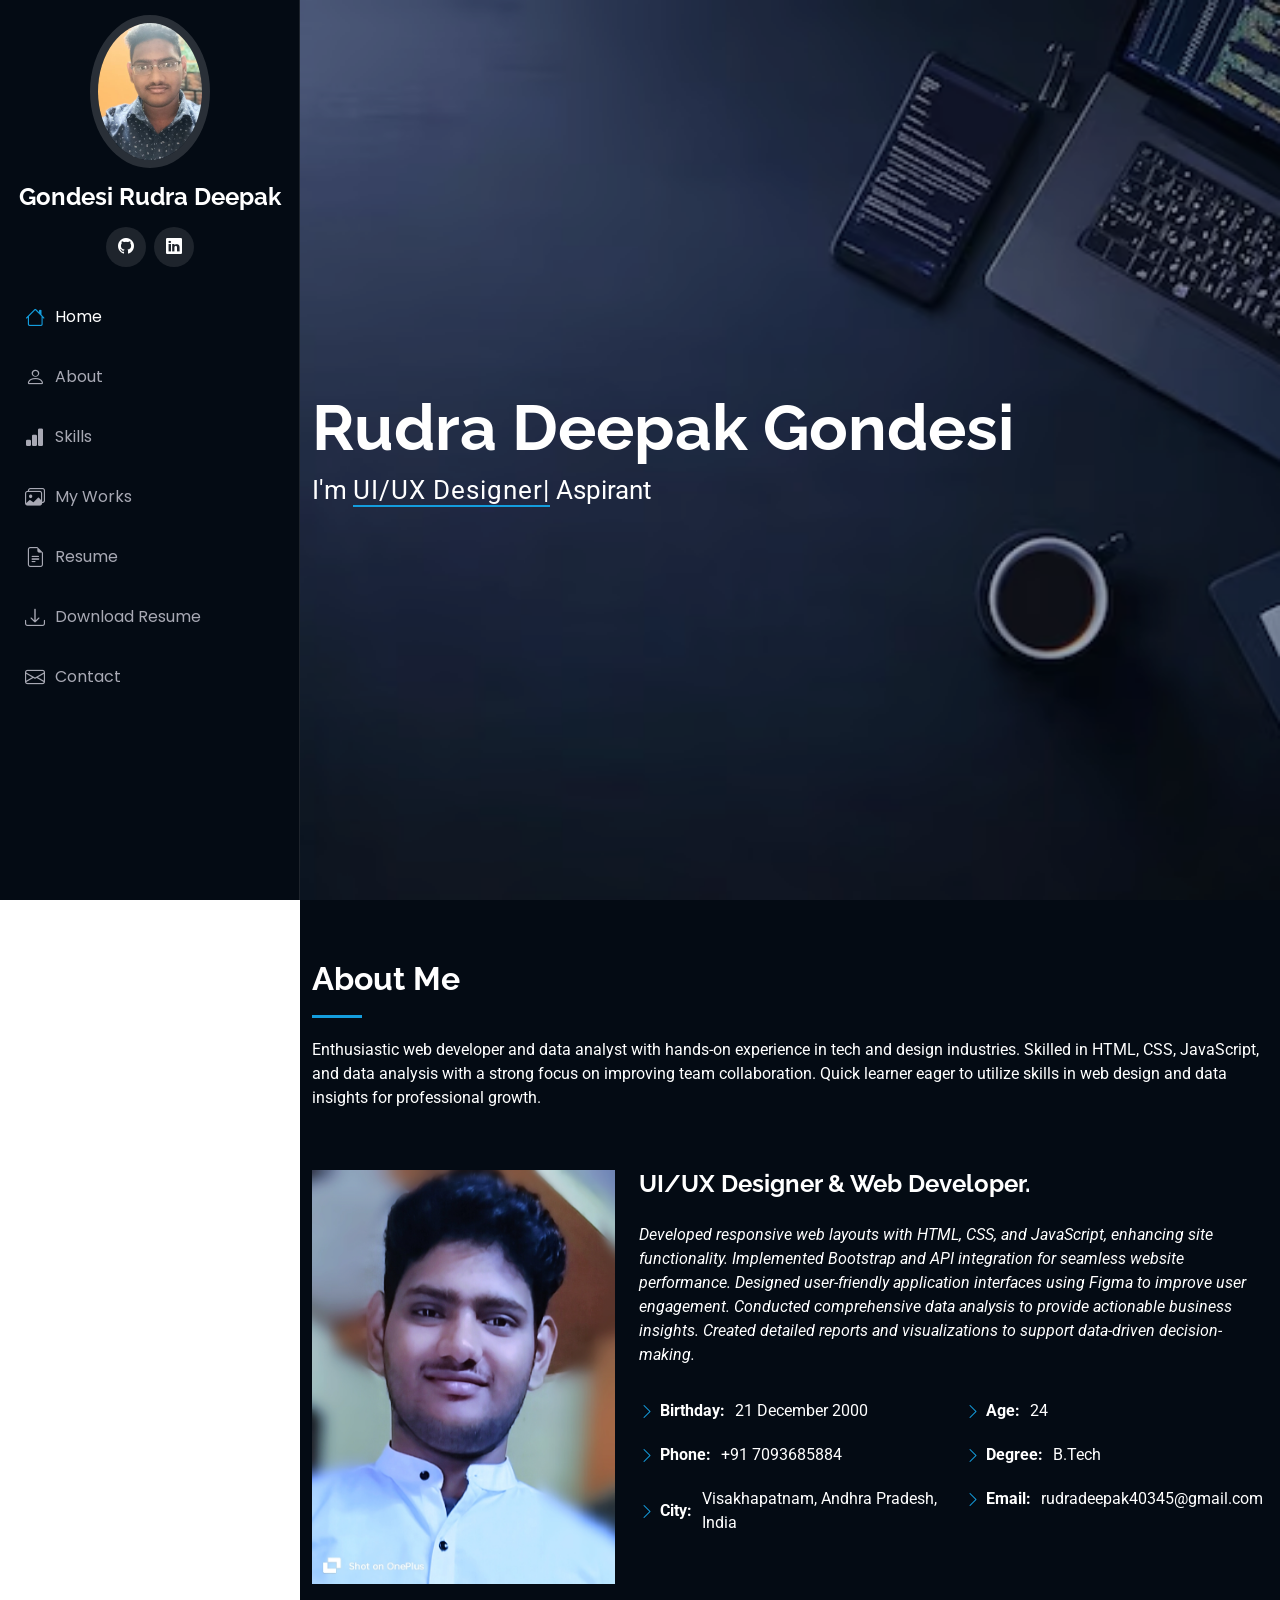
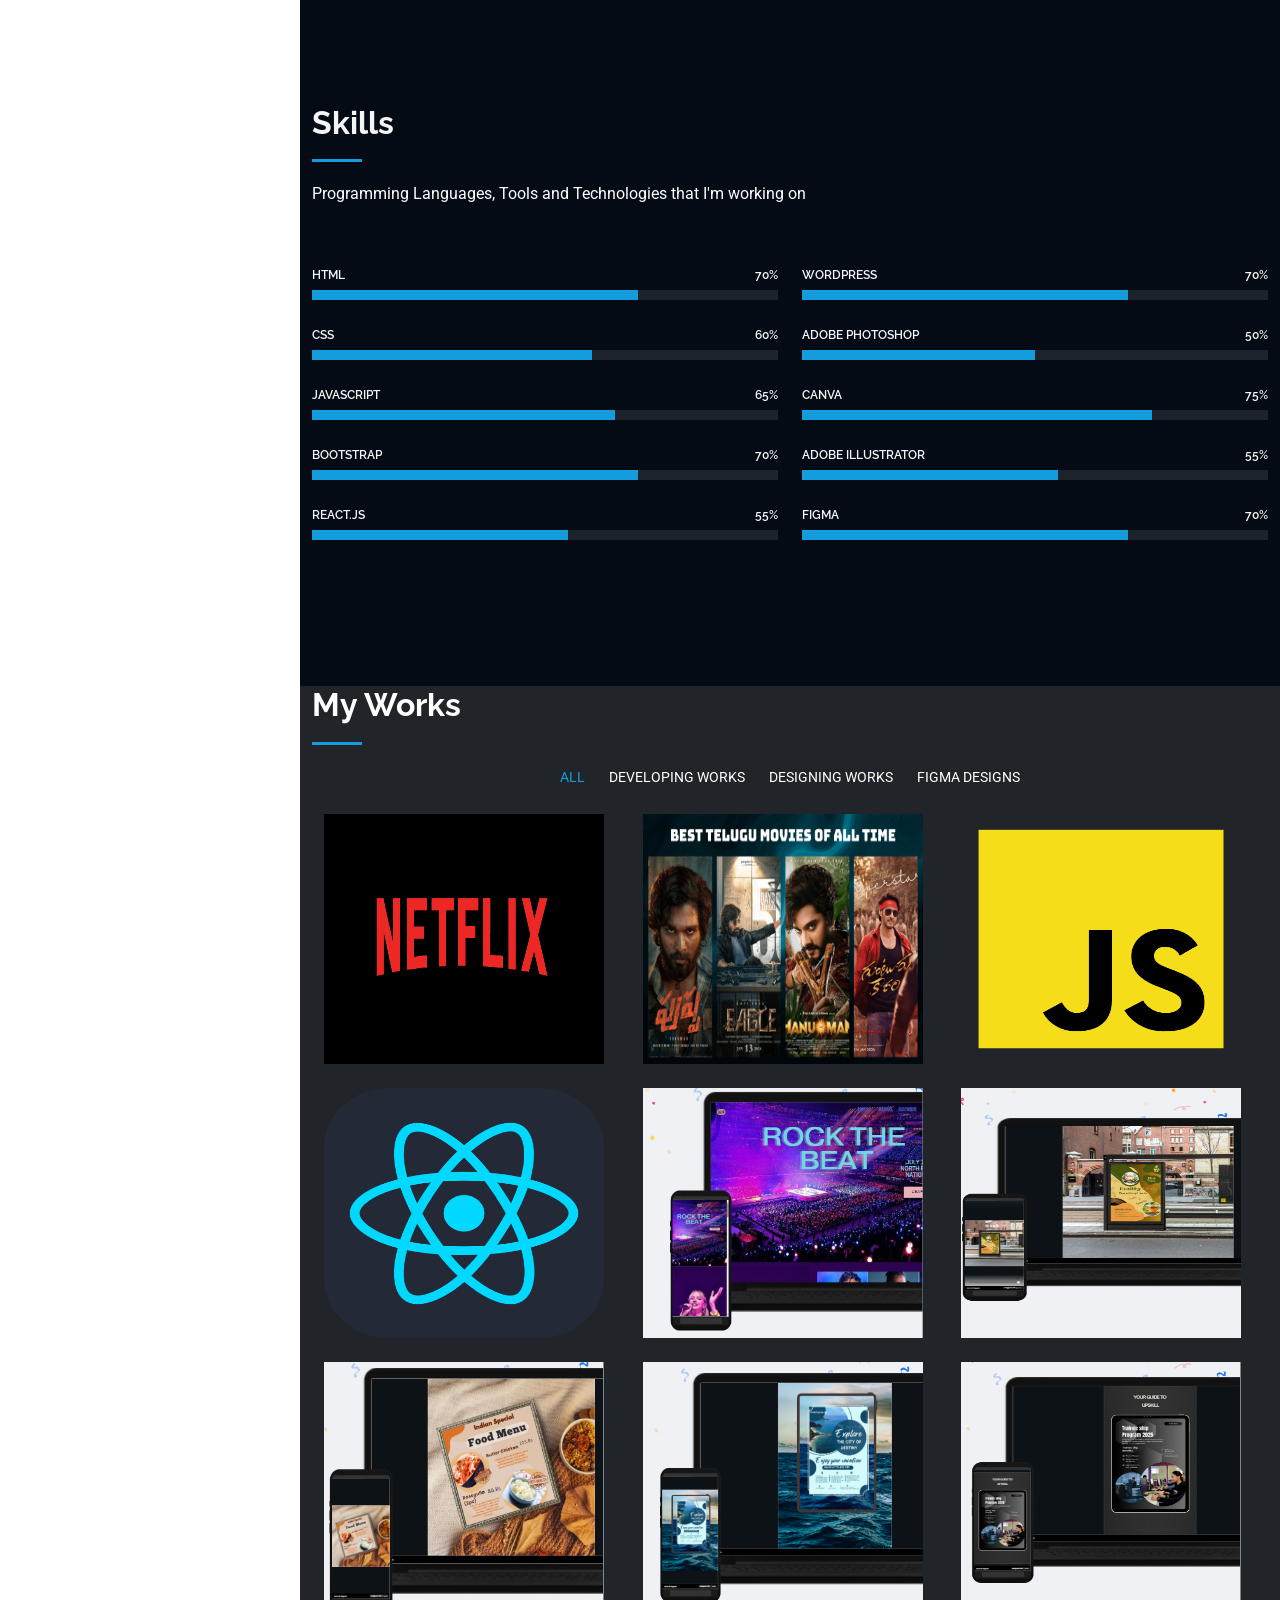
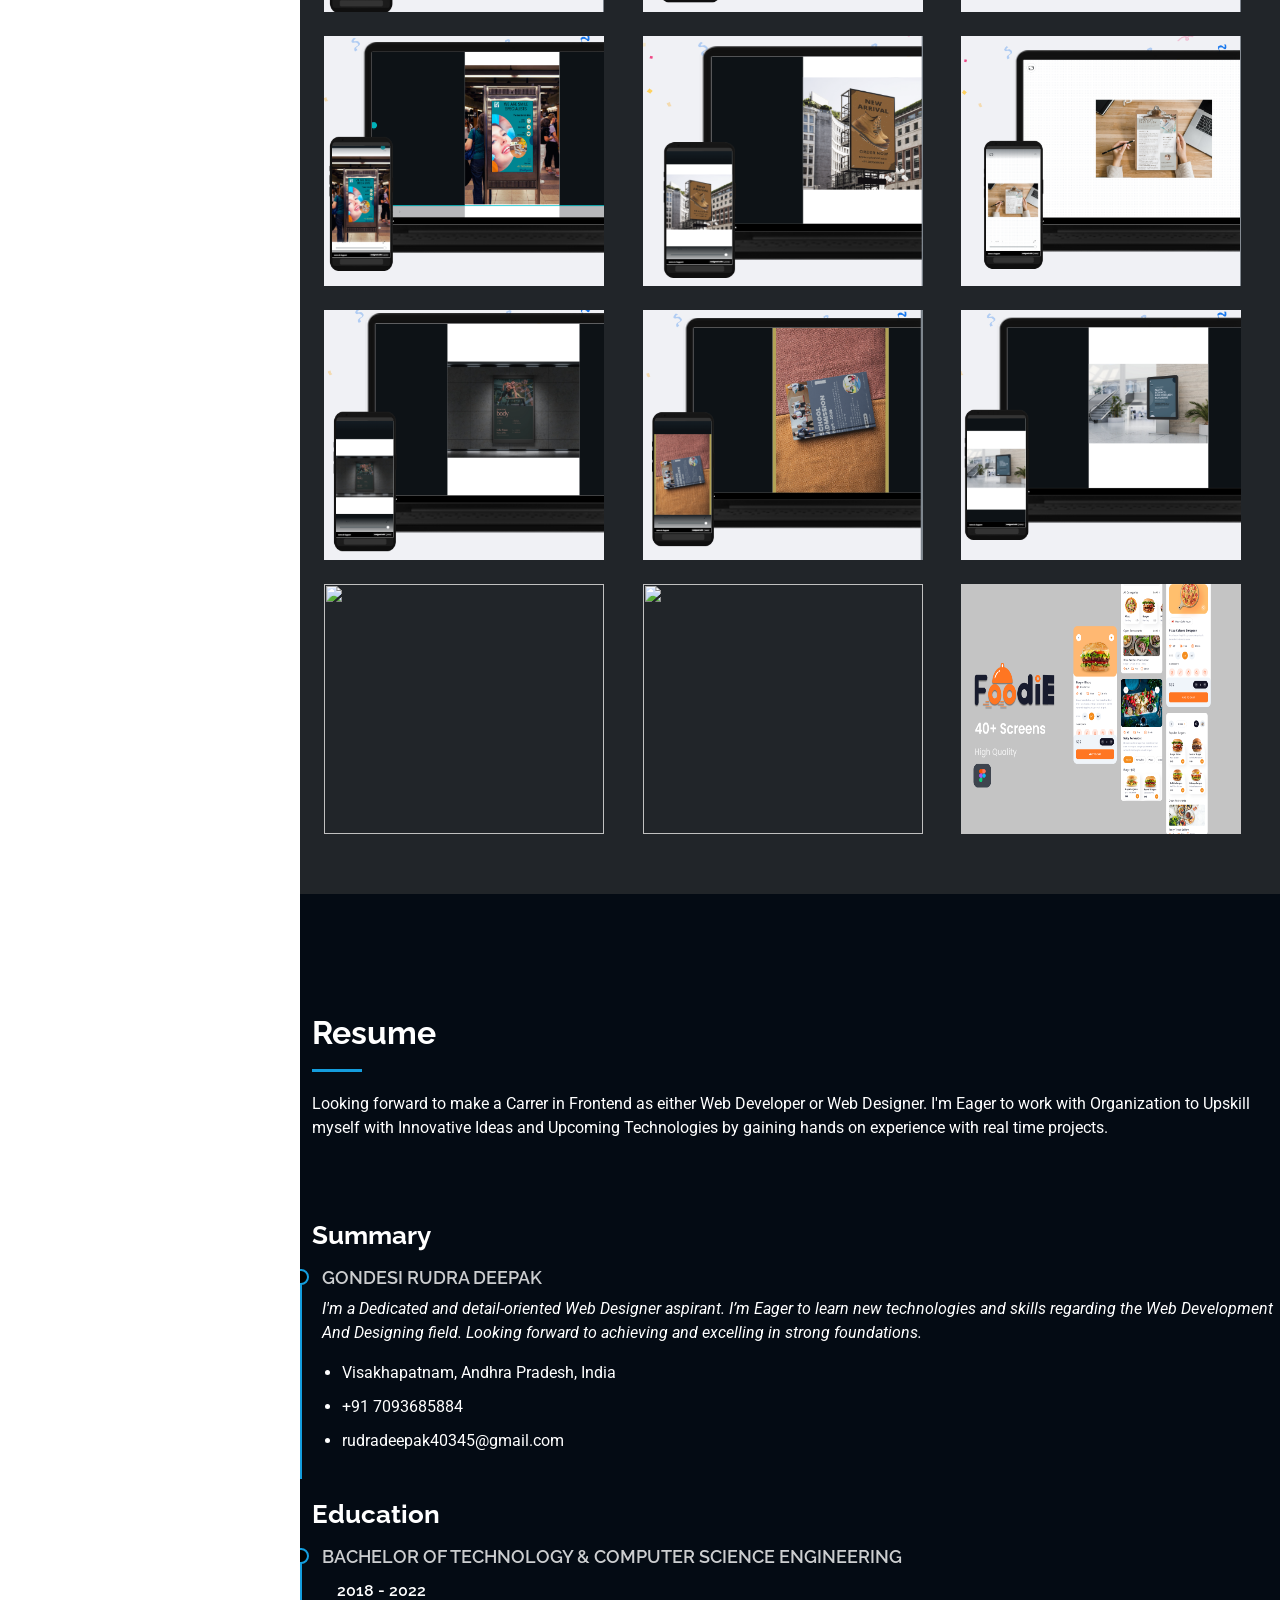
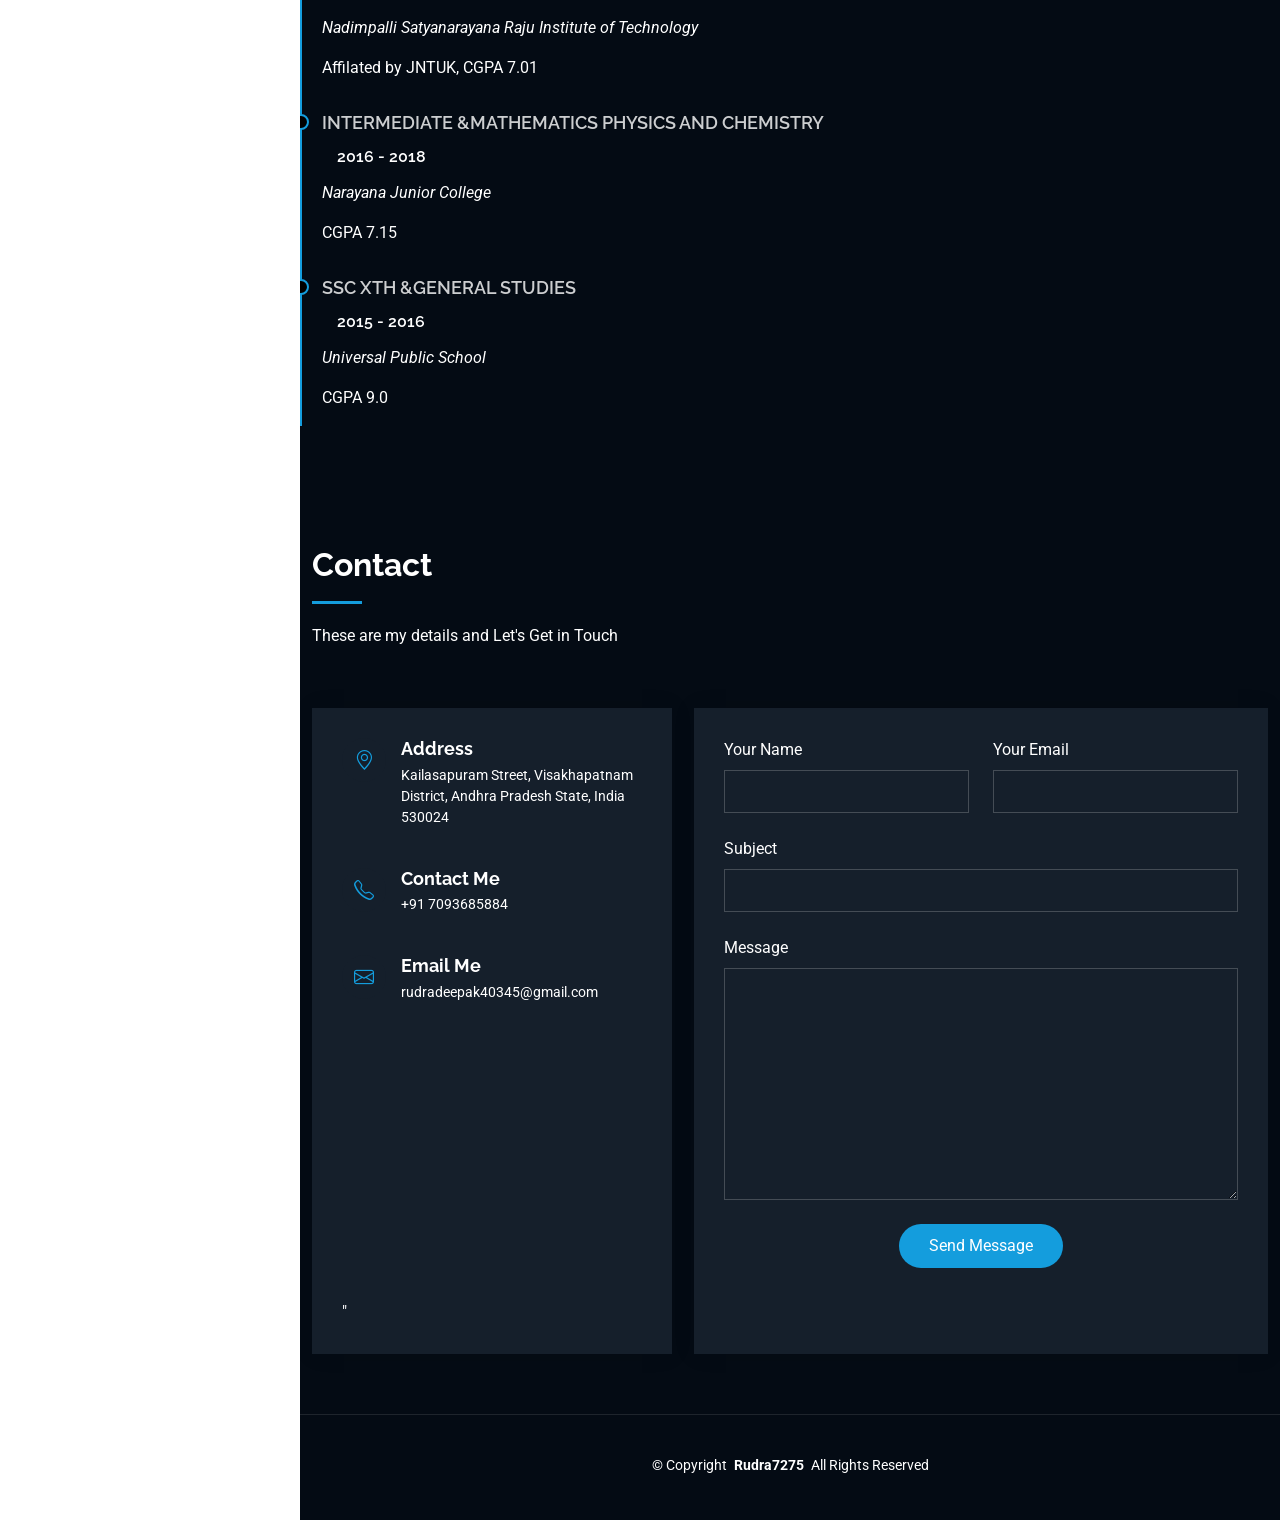
==== commit a2f8b3b8: "Update index.html" ====
--- a/index.html
+++ b/index.html
@@ -86,8 +86,9 @@
       <!-- Section Title -->
       <div class="container section-title" data-aos="fade-up">
         <h2>About Me</h2>
-        <p>I'm a Dedicated and detail-oriented Web Designer aspirant. I’m Eager to learn new technologies and skills regarding the
-        Web Development And Designing field. Looking forward to achieving and excelling in strong foundations..</p>
+        <p>Enthusiastic web developer and data analyst with hands-on experience in tech and design industries.
+          Skilled in HTML, CSS, JavaScript, and data analysis with a strong focus on improving team collaboration. 
+          Quick learner eager to utilize skills in web design and data insights for professional growth.</p>
       </div><!-- End Section Title -->
 
       <div class="container " data-aos="fade-up" data-aos-delay="100" >
@@ -99,8 +100,13 @@
           <div class="col-lg-8 content">
             <h2>UI/UX Designer &amp; Web Developer.</h2>
             <p class="fst-italic py-3">
-            Looking forward to make a Carrer in Web Development Field as either Web Developer or Web Designer. Currently I'm Pursuing UI/UX
-            course from Tech Mahindra Smart Academy Foundation as a Trainee.
+            
+            Developed responsive web layouts with HTML, CSS, and JavaScript, enhancing site functionality.
+            Implemented Bootstrap and API integration for seamless website performance.
+            Designed user-friendly application interfaces using Figma to improve user engagement.
+            Conducted comprehensive data analysis to provide actionable business insights.
+            Created detailed reports and visualizations to support data-driven decision-making.
+         
             </p>
             <div class="row">
               <div class="col-lg-6">
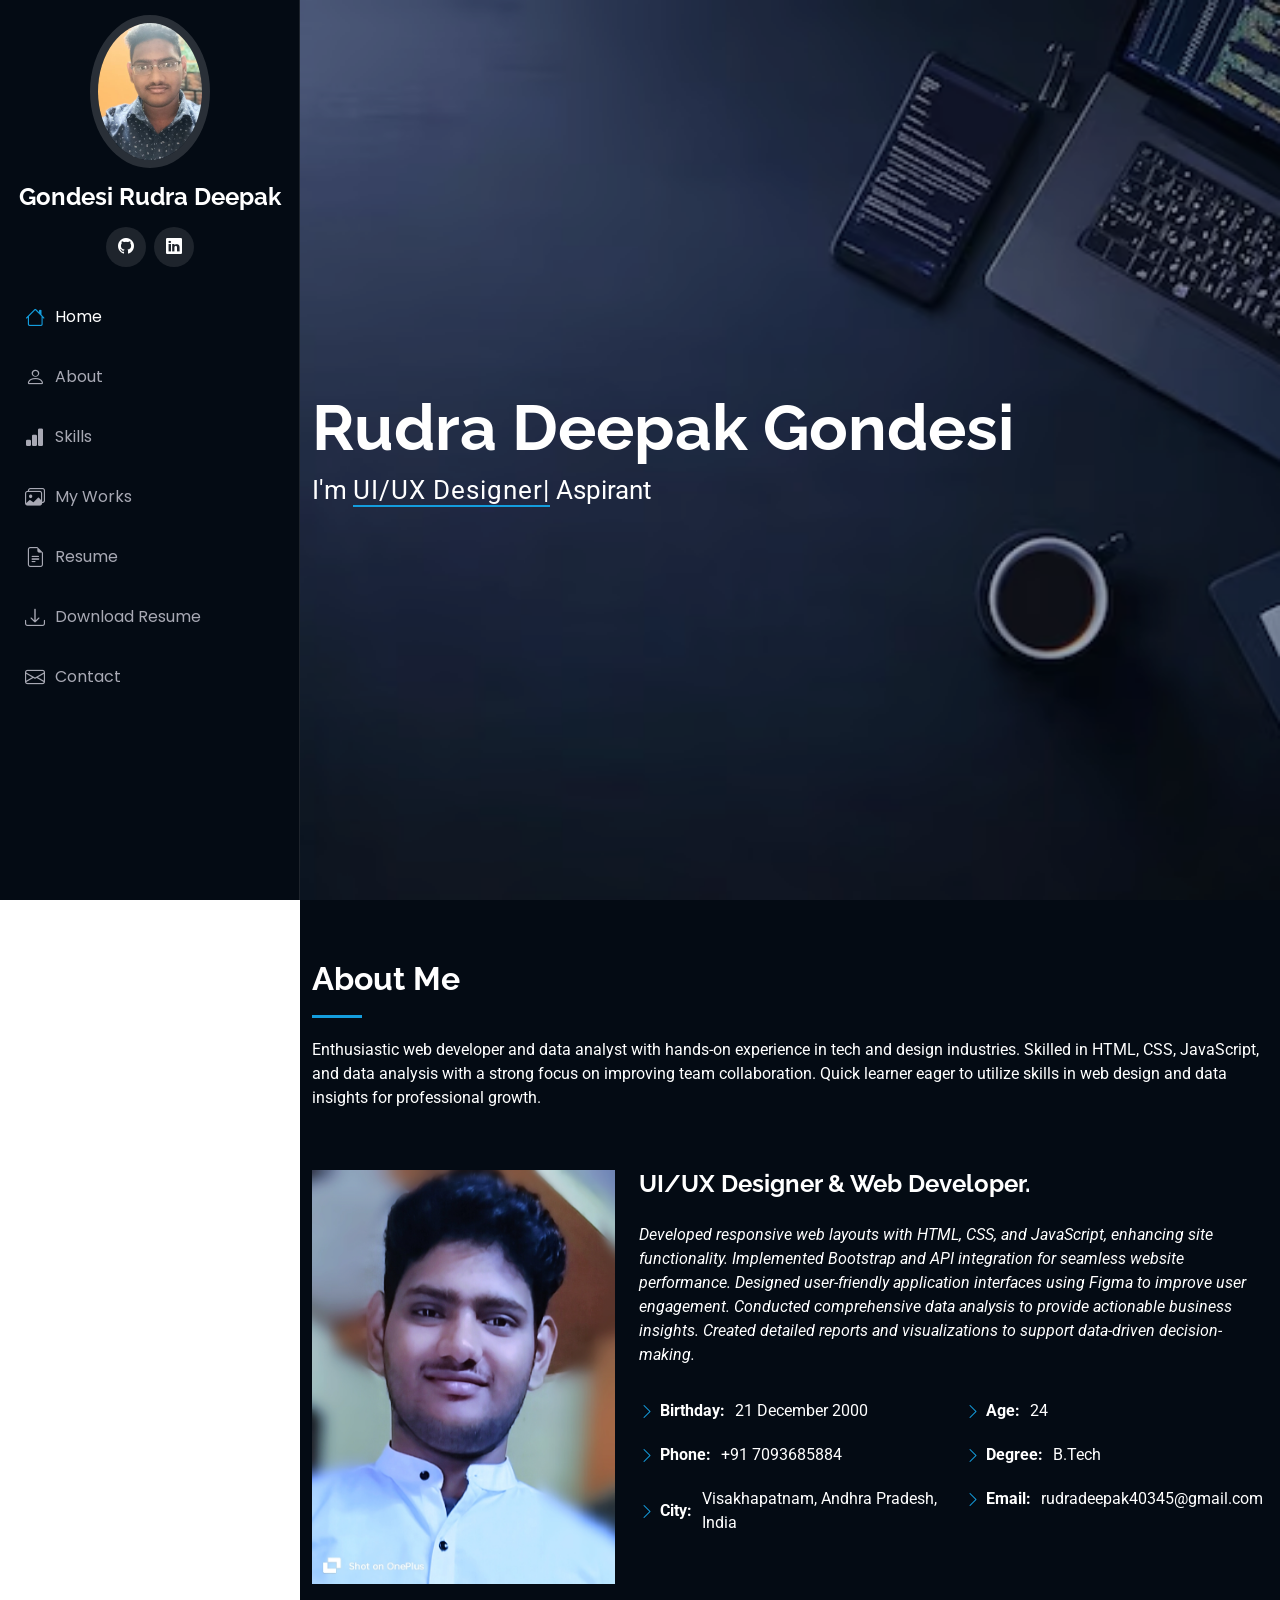
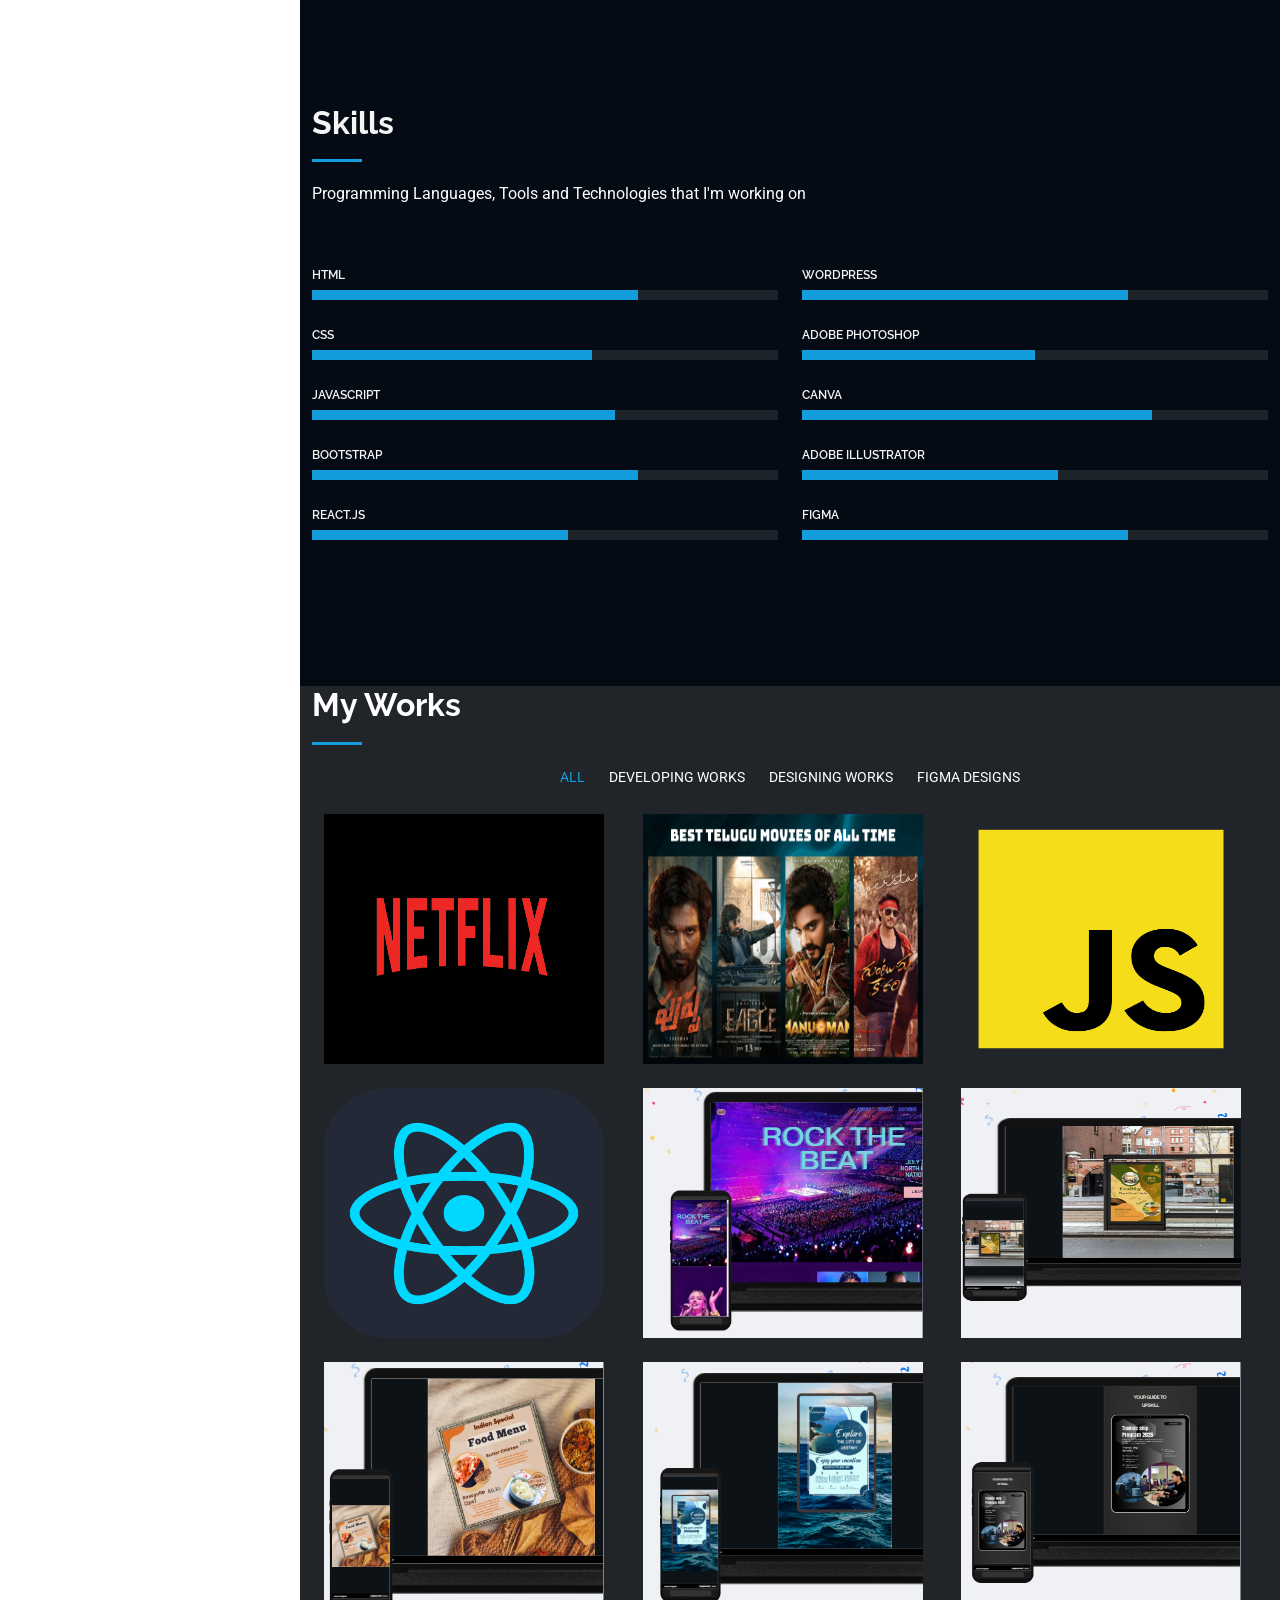
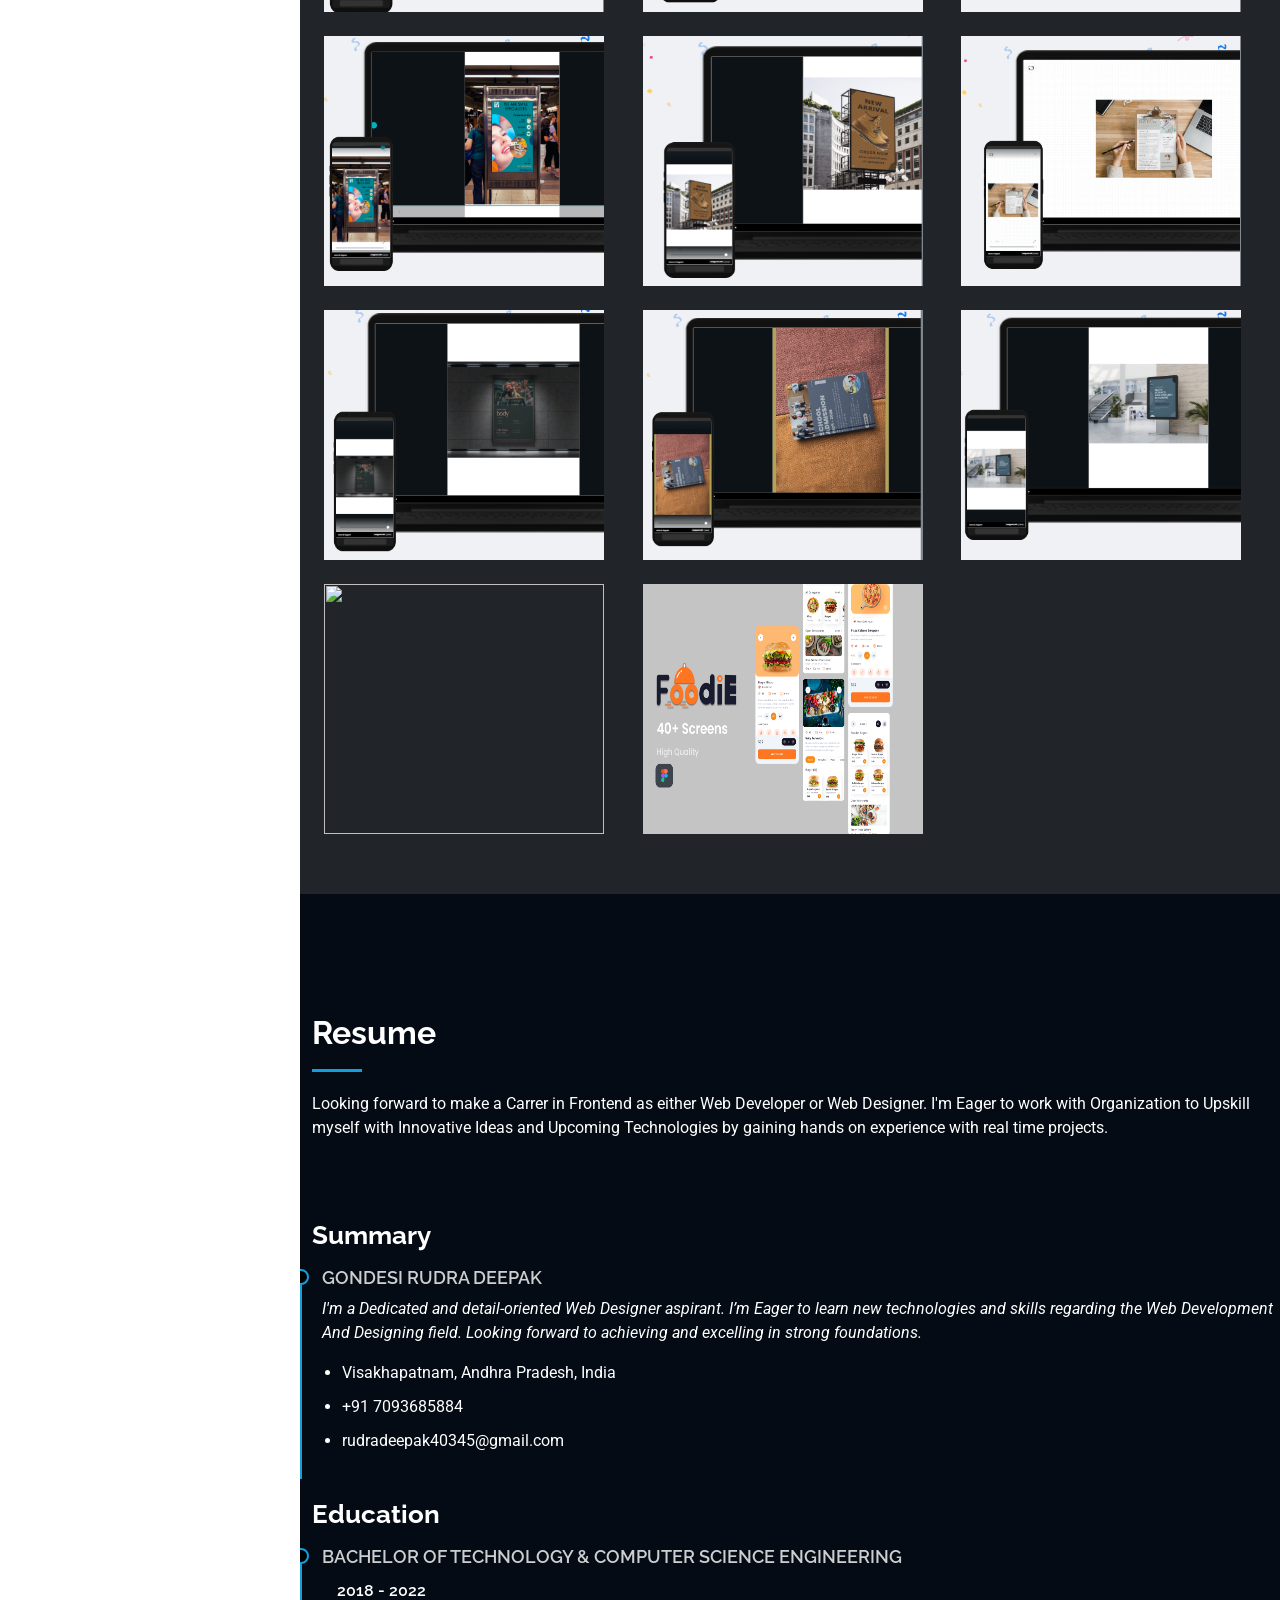
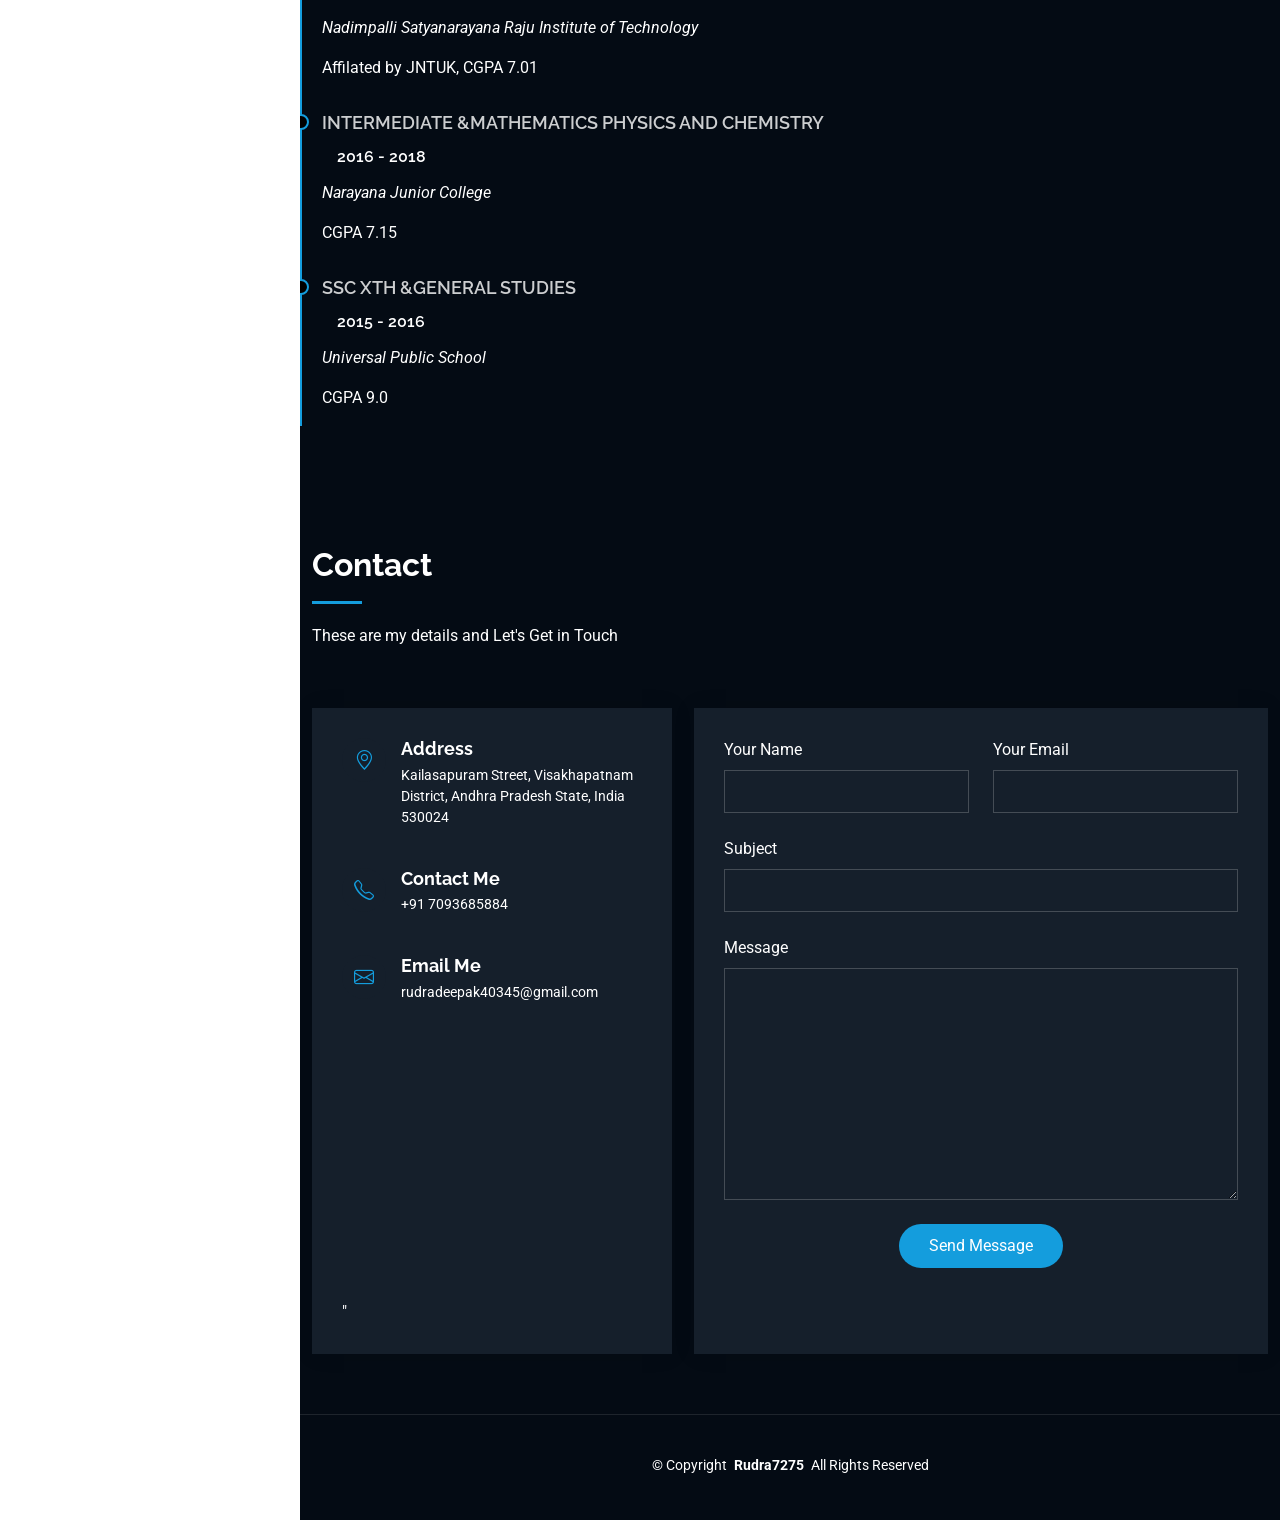
==== commit 15f19177: "Update index.html" ====
--- a/index.html
+++ b/index.html
@@ -55,7 +55,7 @@
         <li><a href="#skills"><i class="bi bi-bar-chart-fill navicon"></i>Skills</a></li>
         <li><a href="#portfolio"><i class="bi bi-images navicon"></i> My Works</a></li>
         <li><a href="#resume"><i class="bi bi-file-earmark-text navicon"></i> Resume</a></li>
-        <li><a href="/assets/documents/RudraDeepakGondesiResume.pdf" download=""><i class="bi bi-download navicon"></i> Download Resume</a></li>
+        <li><a href="/assets/documents/RudraDeepakGondesi_Resume.pdf" download=""><i class="bi bi-download navicon"></i> Download Resume</a></li>
 
         
            
@@ -151,21 +151,21 @@
           <div class="col-lg-6">
 
             <div class="progress">
-              <span class="skill"><span>HTML</span> <i class="val">70%</i></span>
+              <span class="skill"><span>HTML</span> <i class="val"></i></span>
               <div class="progress-bar-wrap">
                 <div class="progress-bar" role="progressbar" aria-valuenow="70" aria-valuemin="0" aria-valuemax="100"></div>
               </div>
             </div><!-- End Skills Item -->
 
             <div class="progress">
-              <span class="skill"><span>CSS</span> <i class="val">60%</i></span>
+              <span class="skill"><span>CSS</span> <i class="val"></i></span>
               <div class="progress-bar-wrap">
                 <div class="progress-bar" role="progressbar" aria-valuenow="60" aria-valuemin="0" aria-valuemax="100"></div>
               </div>
             </div><!-- End Skills Item -->
 
             <div class="progress">
-              <span class="skill"><span>JavaScript</span> <i class="val">65%</i></span>
+              <span class="skill"><span>JavaScript</span> <i class="val"></i></span>
               <div class="progress-bar-wrap">
                 <div class="progress-bar" role="progressbar" aria-valuenow="65" aria-valuemin="0" aria-valuemax="100"></div>
               </div>
@@ -173,7 +173,7 @@
             <!-- End Skills Item -->
 
             <div class="progress">
-              <span class="skill"><span>Bootstrap</span> <i class="val">70%</i></span>
+              <span class="skill"><span>Bootstrap</span> <i class="val"></i></span>
               <div class="progress-bar-wrap">
                 <div class="progress-bar" role="progressbar" aria-valuenow="70" aria-valuemin="0" aria-valuemax="100"></div>
               </div>
@@ -182,7 +182,7 @@
             <!-- End Skills Item -->
             <!-- <div class="col-lg-6"> -->
             <div class="progress">
-              <span class="skill"><span>React.JS</span> <i class="val">55%</i></span>
+              <span class="skill"><span>React.JS</span> <i class="val"></i></span>
                 <div class="progress-bar-wrap">
                  <div class="progress-bar" role="progressbar" aria-valuenow="55" aria-valuemin="0" aria-valuemax="100"></div>
              </div>
@@ -193,7 +193,7 @@
 
             <div class="col-lg-6">
             <div class="progress">
-              <span class="skill"><span>WordPress</span> <i class="val">70%</i></span>
+              <span class="skill"><span>WordPress</span> <i class="val"></i></span>
               <div class="progress-bar-wrap">
                 <div class="progress-bar" role="progressbar" aria-valuenow="70" aria-valuemin="0" aria-valuemax="100"></div>
               </div>
@@ -201,7 +201,7 @@
             <!-- End Skills Item -->
             
             <div class="progress">
-              <span class="skill"><span>Adobe Photoshop</span> <i class="val">50%</i></span>
+              <span class="skill"><span>Adobe Photoshop</span> <i class="val"></i></span>
               <div class="progress-bar-wrap">
                 <div class="progress-bar" role="progressbar" aria-valuenow="50" aria-valuemin="0" aria-valuemax="100"></div>
               </div>
@@ -209,7 +209,7 @@
 
              
               <div class="progress">
-                <span class="skill"><span>Canva</span> <i class="val">75%</i></span>
+                <span class="skill"><span>Canva</span> <i class="val"></i></span>
                 <div class="progress-bar-wrap">
                   <div class="progress-bar" role="progressbar" aria-valuenow="75" aria-valuemin="0" aria-valuemax="100"></div>
                 </div>
@@ -217,7 +217,7 @@
               <!-- End Skills Item -->
 
                 <div class="progress">
-                  <span class="skill"><span>Adobe Illustrator</span> <i class="val">55%</i></span>
+                  <span class="skill"><span>Adobe Illustrator</span> <i class="val"></i></span>
                    <div class="progress-bar-wrap">
                   <div class="progress-bar" role="progressbar" aria-valuenow="55" aria-valuemin="0" aria-valuemax="100"></div> 
                   </div>
@@ -227,7 +227,7 @@
 
                
                   <div class="progress">
-                    <span class="skill"><span>Figma</span> <i class="val">70%</i></span>
+                    <span class="skill"><span>Figma</span> <i class="val"></i></span>
                     <div class="progress-bar-wrap">
                       <div class="progress-bar" role="progressbar" aria-valuenow="70" aria-valuemin="0" aria-valuemax="100"></div>
                     </div>
@@ -272,8 +272,8 @@
                 <div class="portfolio-info">
                   <h4>HTML & CSS</h4>
                   
-                  <a target="_blank" href="assets/img/potflio-pics/netflix_Screen.png" title="Preview" data-gallery="portfolio-gallery-app" class="glightbox preview-link"><i class="bi bi-zoom-in"></i></a>
-                  <a target="_blank" href="https://github.com/RUDRA-DEEPAK7275/Netflix-Clone.git" title="Source Code" class="details-link"><i class="bi bi-link-45deg"></i></a>
+                  <a target="_blank" href="assets/img/potflio-pics/netflix_Screen.png" title="web-layout"  class="glightbox preview-link"><i class="bi bi-zoom-in"></i></a>
+                  <a target="_blank" href="https://github.com/RUDRA-DEEPAK7275/Netflix_Layout" title="Source Code" class="details-link"><i class="bi bi-link-45deg"></i></a>
                 </div>
               </div>
             </div><!-- End Portfolio Item -->
@@ -305,7 +305,7 @@
                 <div class="portfolio-info">
                   <h4>React.JS</h4>
                   <a target="_blank" href="assets/img/potflio-pics/udemy-screen.png" title="Preview" data-gallery="portfolio-gallery-app" class="glightbox preview-link"><i class="bi bi-zoom-in"></i></a>
-                  <a target="_blank" href="https://udemy-clone-6hoa3ej35-rudra-deepaks-projects.vercel.app/" title="Source Code" class="details-link"><i class="bi bi-link-45deg"></i></a>
+                  <a target="_blank" href="https://github.com/RUDRA-DEEPAK7275/Udemy-Clone" title="Source Code" class="details-link"><i class="bi bi-link-45deg"></i></a>
                 </div>
               </div>
             </div>
@@ -441,7 +441,7 @@
             </div><!-- End Portfolio Item -->
 
 
-            <div class="col-lg-4 col-md-6 portfolio-item isotope-item filter-branding">
+            <!-- <div class="col-lg-4 col-md-6 portfolio-item isotope-item filter-branding">
               <div class="portfolio-content h-100">
                 <img src="assets/img/portfolio/branding-1.jpg" class="img-fluid" alt="" style="height:250px; width:280px;">
                 <div class="portfolio-info">
@@ -451,16 +451,17 @@
                   <a href="portfolio-details.html" title="More Details" class="details-link"><i class="bi bi-link-45deg"></i></a>
                 </div>
               </div>
-            </div><!-- End Portfolio Item -->
+            </div> -->
+            <!-- End Portfolio Item -->
 
             <div class="col-lg-4 col-md-6 portfolio-item isotope-item filter-branding">
               <div class="portfolio-content h-100">
-                <img src="assets/img/portfolio/branding-2.jpg" class="img-fluid" alt="" style="height:250px; width:280px;">
-                <div class="portfolio-info">
-                  <h4>Web Application Design</h4>
+                <img src="assets/img/potflio-pics/holidaygo.png" class="img-fluid" alt="" style="height:250px; width:280px;">
+                <div class="portfolio-info">
+                  <h4>Figma Traveling Application Design</h4>
                   
-                  <a href="assets/img/portfolio/branding-2.jpg" title="Branding 2" data-gallery="portfolio-gallery-branding" class="glightbox preview-link"><i class="bi bi-zoom-in"></i></a>
-                  <a href="portfolio-details.html" title="More Details" class="details-link"><i class="bi bi-link-45deg"></i></a>
+                  <!-- <a  href="assets/img/portfolio/branding-2.jpg" title="Branding 2" data-gallery="portfolio-gallery-branding" class="glightbox preview-link"><i class="bi bi-zoom-in"></i></a> -->
+                  <a target="_blank" href="https://www.figma.com/design/TF20OcrW6dAFevGsPfC1KP/Traveling---Mobile-App?node-id=1-21&t=k6OGi2jIloBBwazK-1" title="More Details" class="details-link"><i class="bi bi-link-45deg"></i></a>
                 </div>
               </div>
             </div><!-- End Portfolio Item -->
@@ -469,9 +470,9 @@
               <div class="portfolio-content h-100">
                 <img src="assets/img/potflio-pics/Figma-Preview.png" class="img-fluid" alt="" style="height:250px; width:280px;">
                 <div class="portfolio-info">
-                  <h4>Figma Mobile-Application Design</h4>
-                 
-                  <a href="assets/img/potflio-pics/Full View_03.png" title="Preview" data-gallery="portfolio-gallery-branding" class="glightbox preview-link"><i class="bi bi-zoom-in"></i></a>
+                  <h4>Figma Food_Ordering Application Design</h4>
+                 
+                  <!-- <a href="assets/img/potflio-pics/Full View_03.png" title="Preview" data-gallery="portfolio-gallery-branding" class="glightbox preview-link"><i class="bi bi-zoom-in"></i></a> -->
                   <a target="_blank" href="https://www.figma.com/proto/UzWNxRRmDSKaKS33oawOvM/FoodiE?node-id=0-1&t=Zdw4CpIgNTA6vtHm-1" title="More Details" class="details-link"><i class="bi bi-link-45deg"></i></a>
 
                 </div>
@@ -675,3 +676,4 @@
 </body>
 
 </html>
+
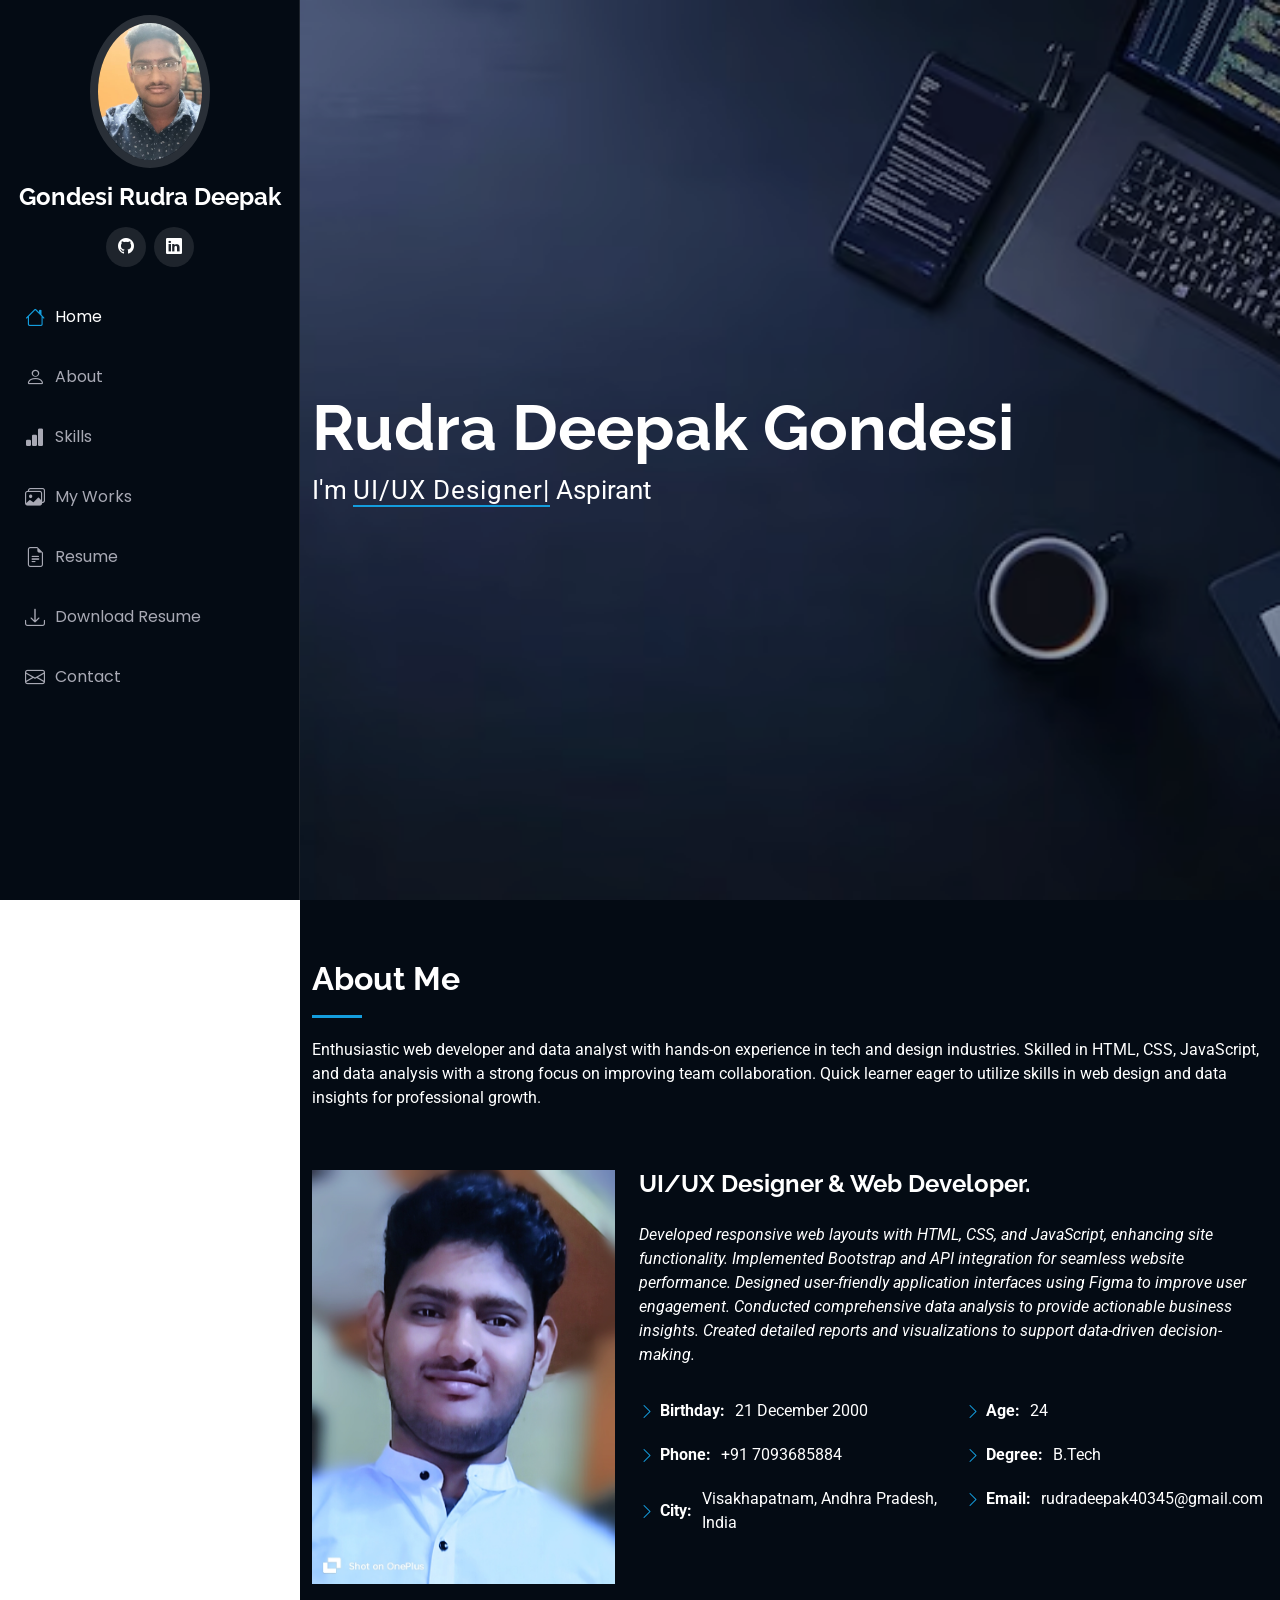
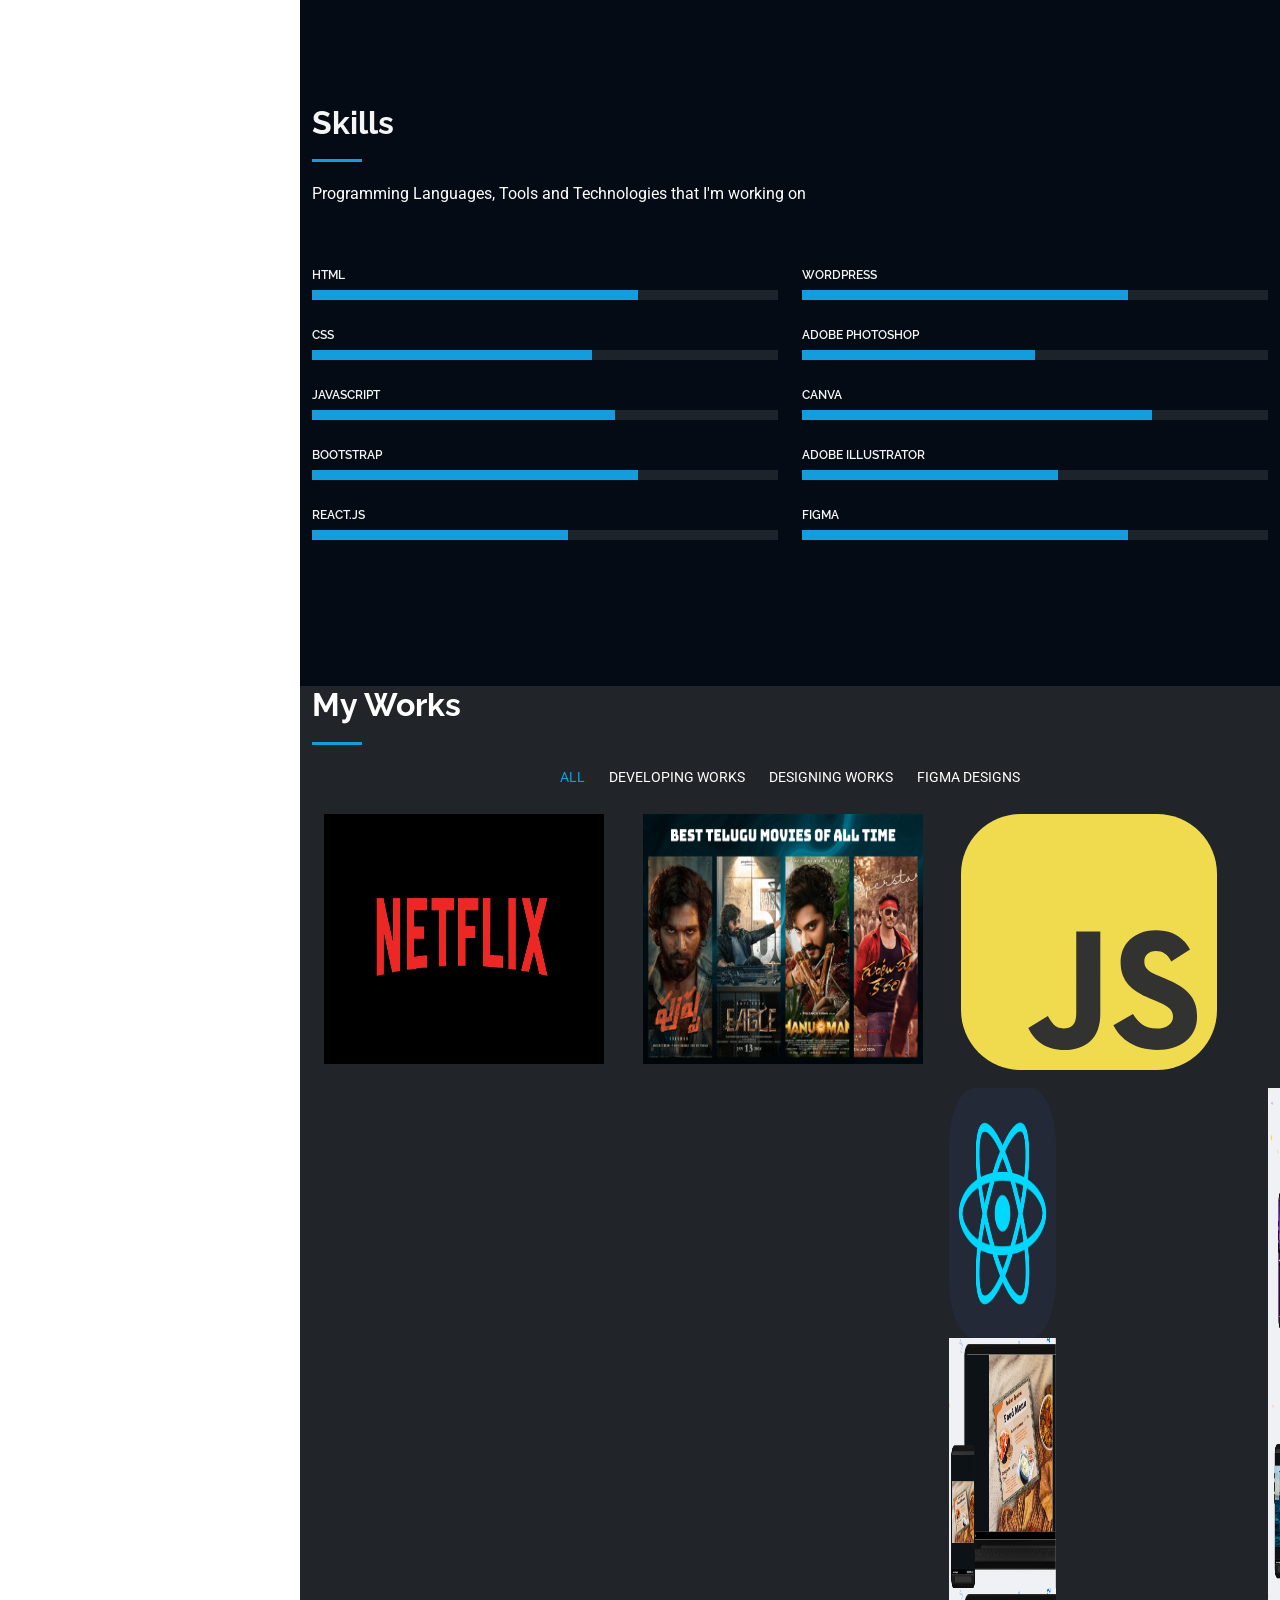
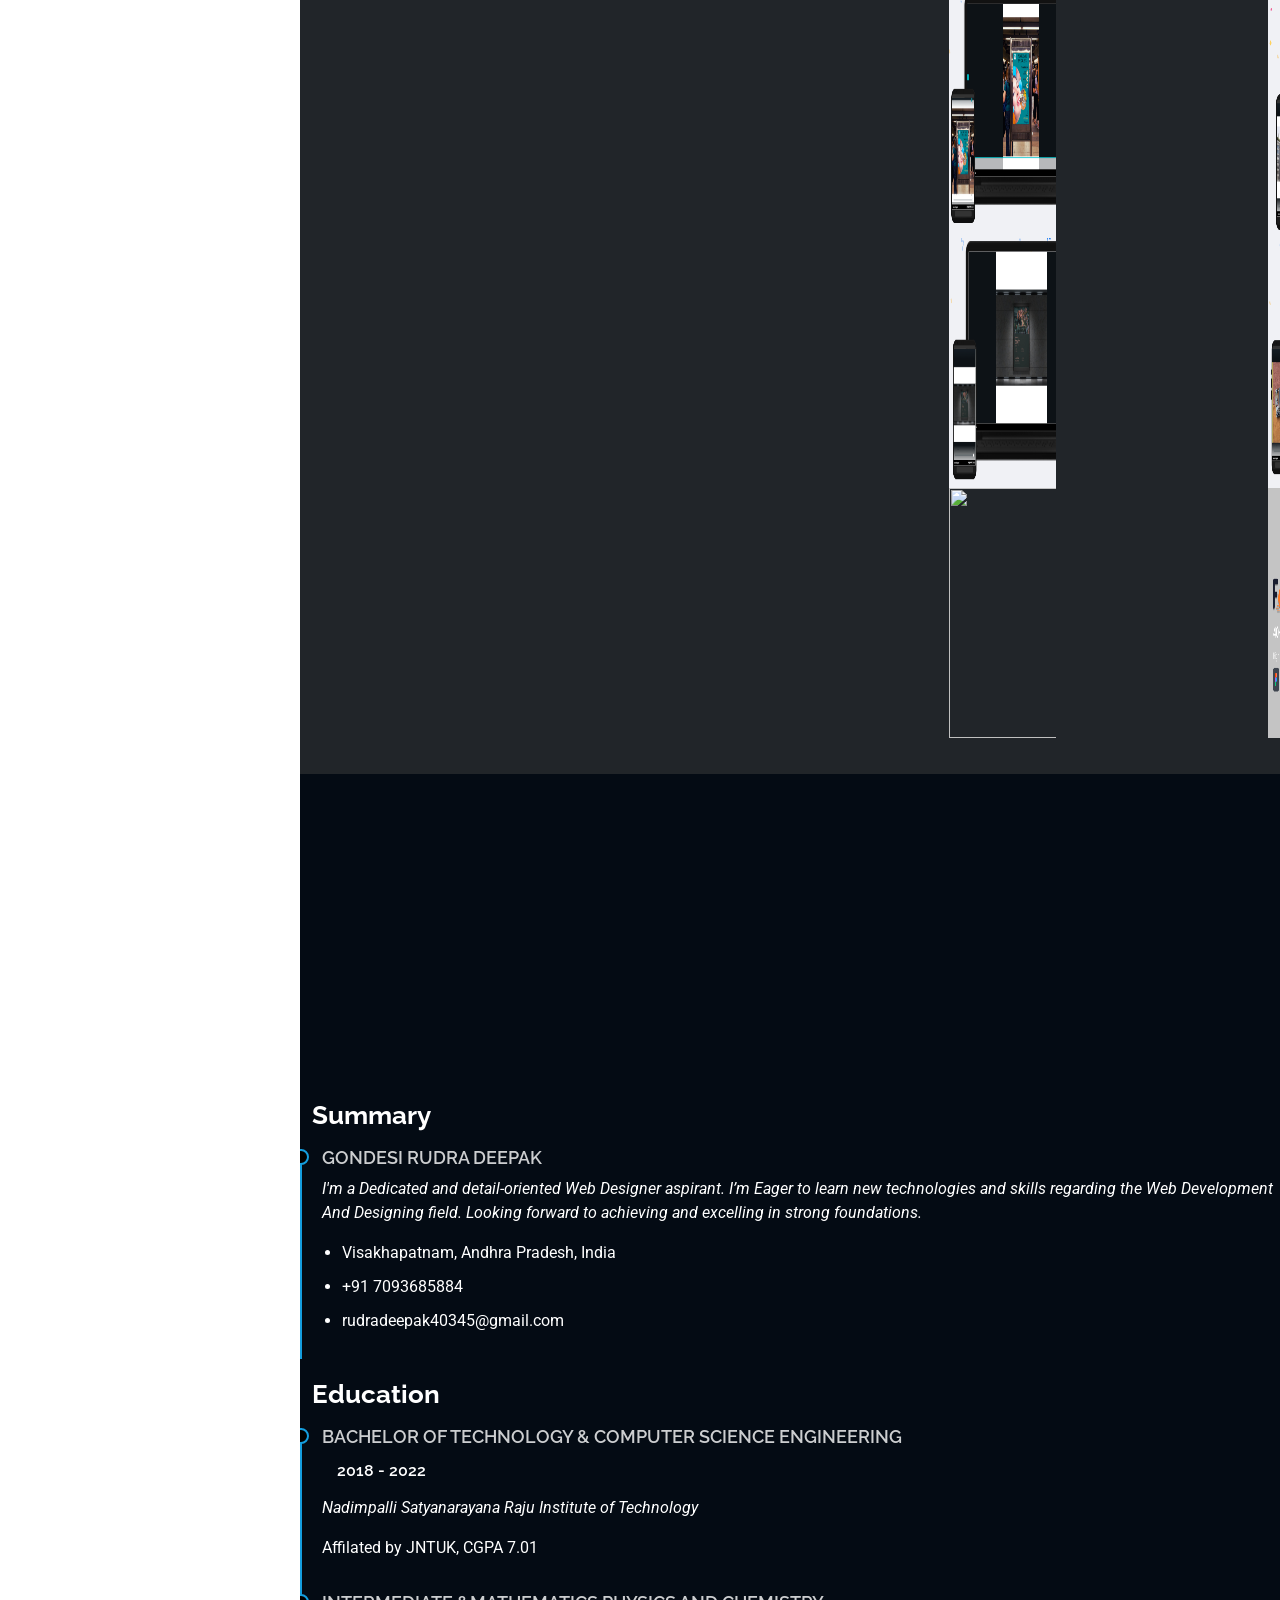
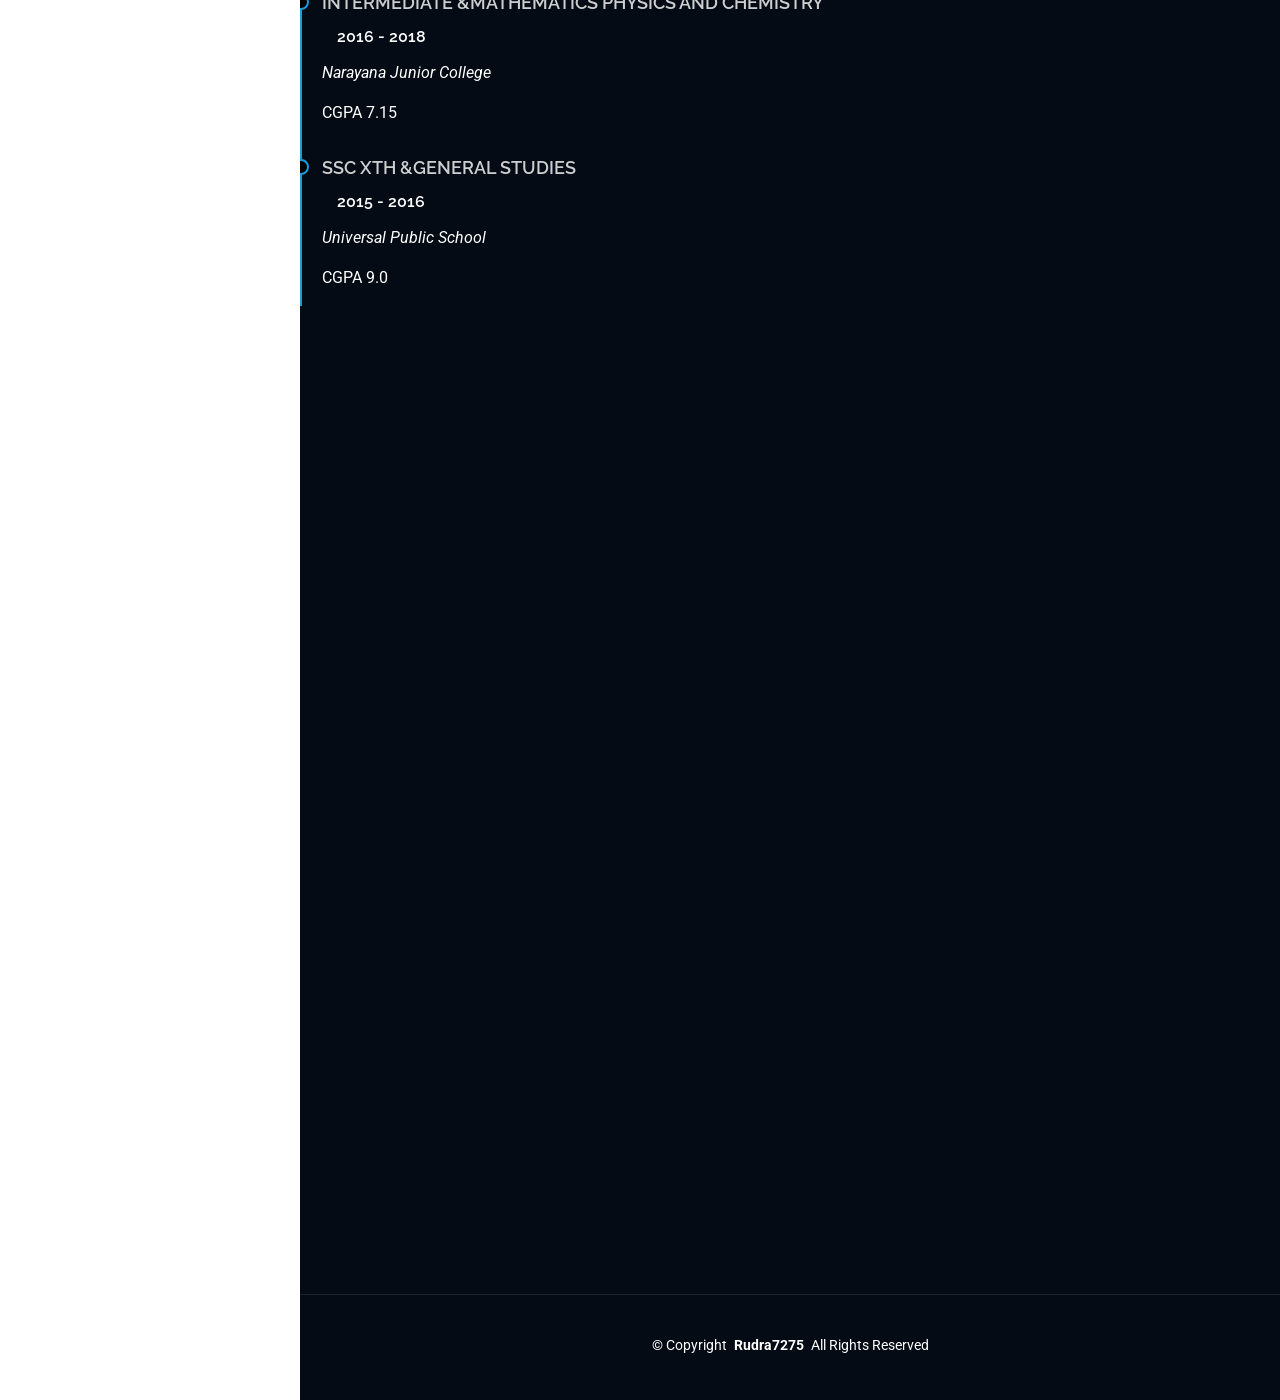
==== commit 86aece88: "Update index.html" ====
--- a/index.html
+++ b/index.html
@@ -290,7 +290,8 @@
 
             <div class="col-lg-4 col-md-6 portfolio-item isotope-item filter-app">
               <div class="portfolio-content h-100">
-                <img src="assets/img/potflio-pics/js.png" class="img-fluid" alt="" style="height:250px; width:280px;">
+                <svg xmlns="http://www.w3.org/2000/svg" width="256" height="256" viewBox="0 0 256 256"><g fill="none"><rect width="256" height="256" fill="#f0db4f" rx="60"/><path fill="#323330" d="m67.312 213.932l19.59-11.856c3.78 6.701 7.218 12.371 15.465 12.371c7.905 0 12.889-3.092 12.889-15.12v-81.798h24.058v82.138c0 24.917-14.606 36.259-35.916 36.259c-19.245 0-30.416-9.967-36.087-21.996m85.07-2.576l19.588-11.341c5.157 8.421 11.859 14.607 23.715 14.607c9.969 0 16.325-4.984 16.325-11.858c0-8.248-6.53-11.17-17.528-15.98l-6.013-2.579c-17.357-7.388-28.871-16.668-28.871-36.258c0-18.044 13.748-31.792 35.229-31.792c15.294 0 26.292 5.328 34.196 19.247l-18.731 12.029c-4.125-7.389-8.591-10.31-15.465-10.31c-7.046 0-11.514 4.468-11.514 10.31c0 7.217 4.468 10.139 14.778 14.608l6.014 2.577c20.449 8.765 31.963 17.699 31.963 37.804c0 21.654-17.012 33.51-39.867 33.51c-22.339 0-36.774-10.654-43.819-24.574"/></g></svg>                <div class="portfolio-info">
+                  <h4>JavaScript</h4>
                 <div class="portfolio-info">
                   <h4>JavaScript</h4>
                   <a target="_blank" href="assets/img/potflio-pics/API.jpg" title="Preview" data-gallery="portfolio-gallery-app" class="glightbox preview-link"><i class="bi bi-zoom-in"></i></a>
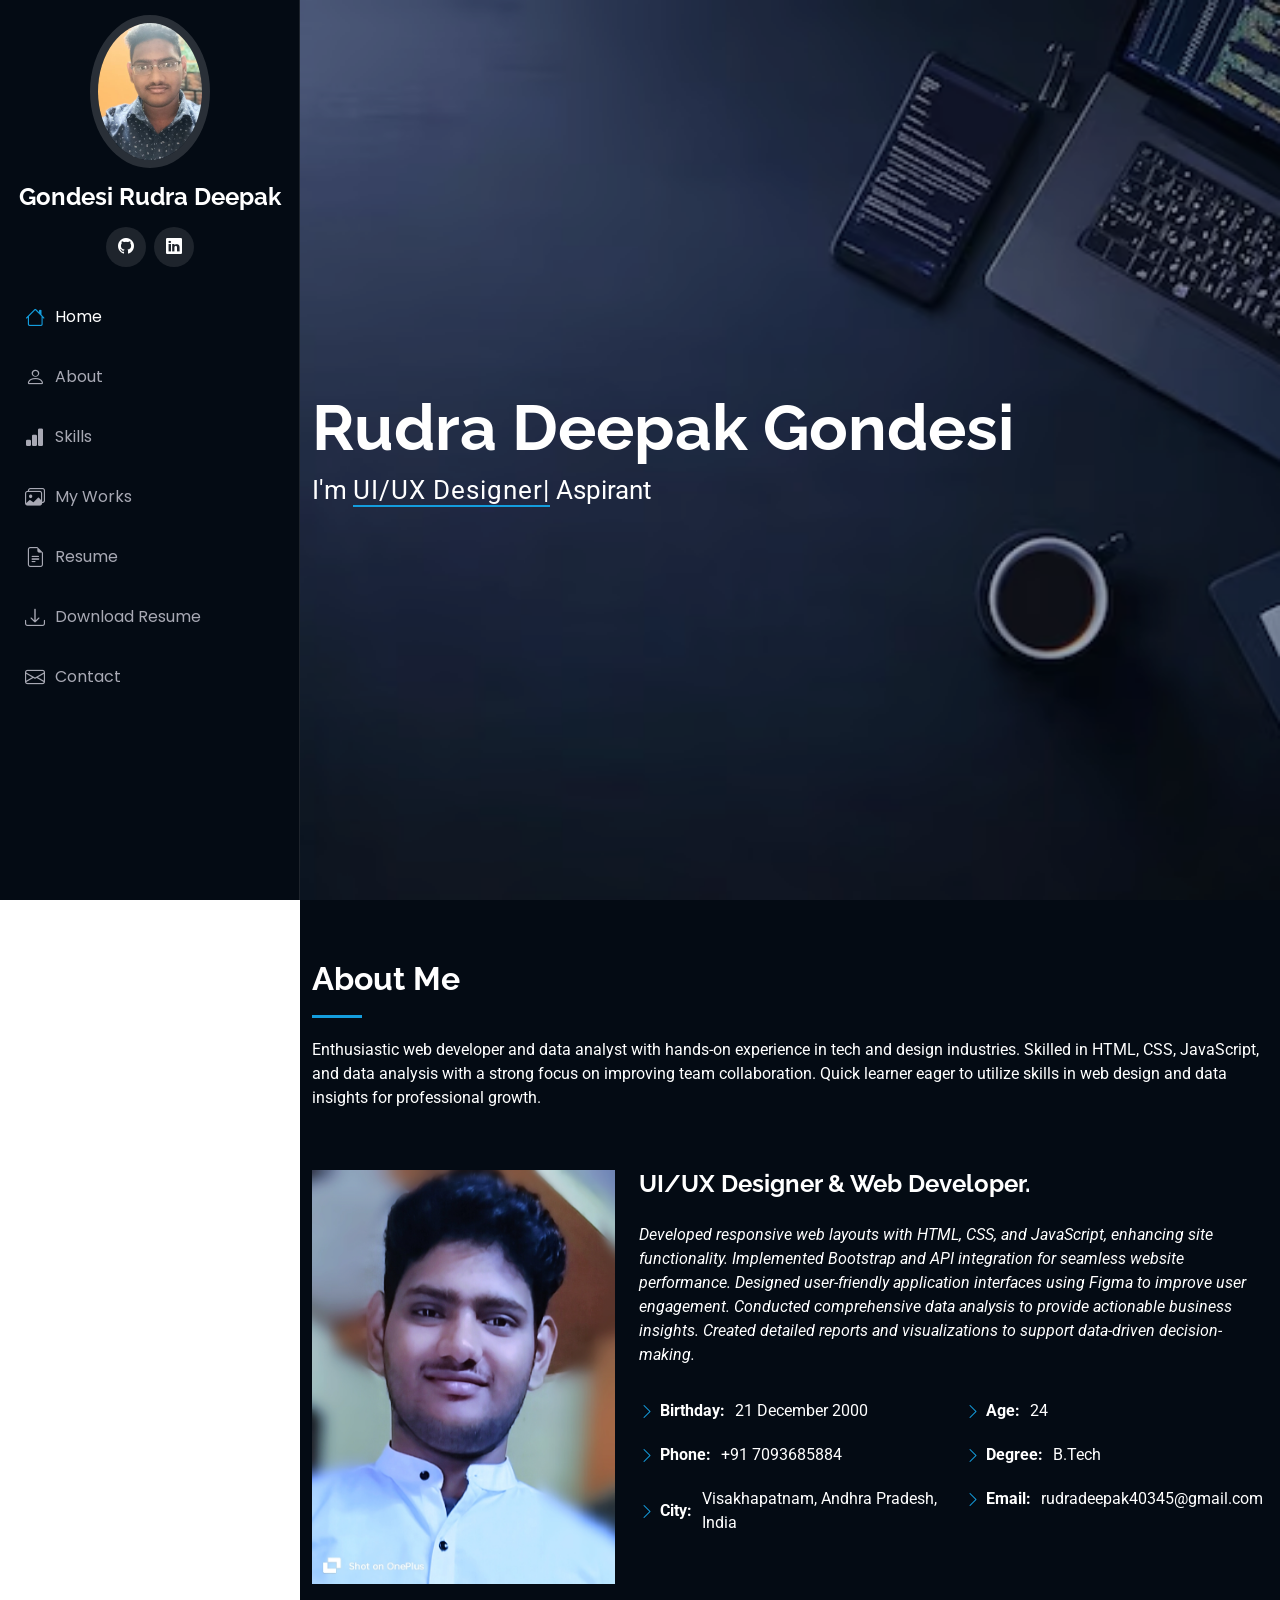
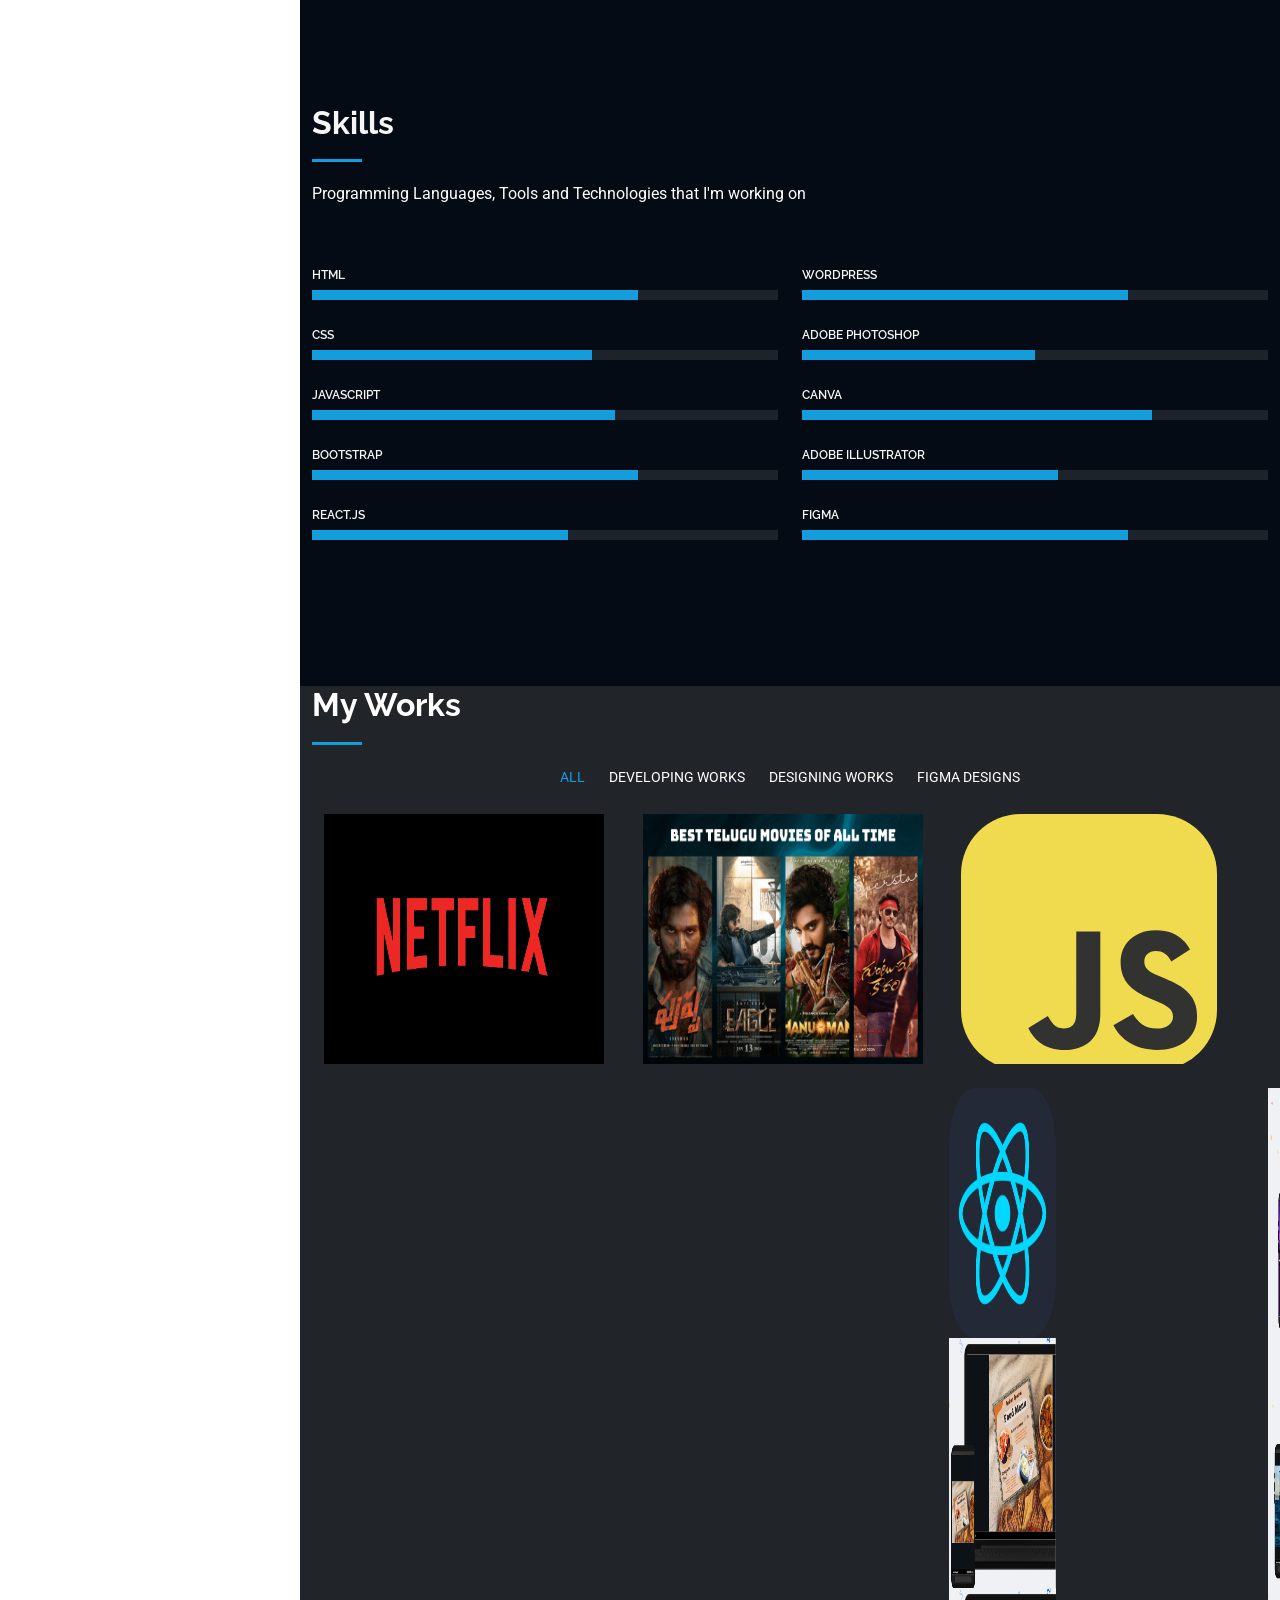
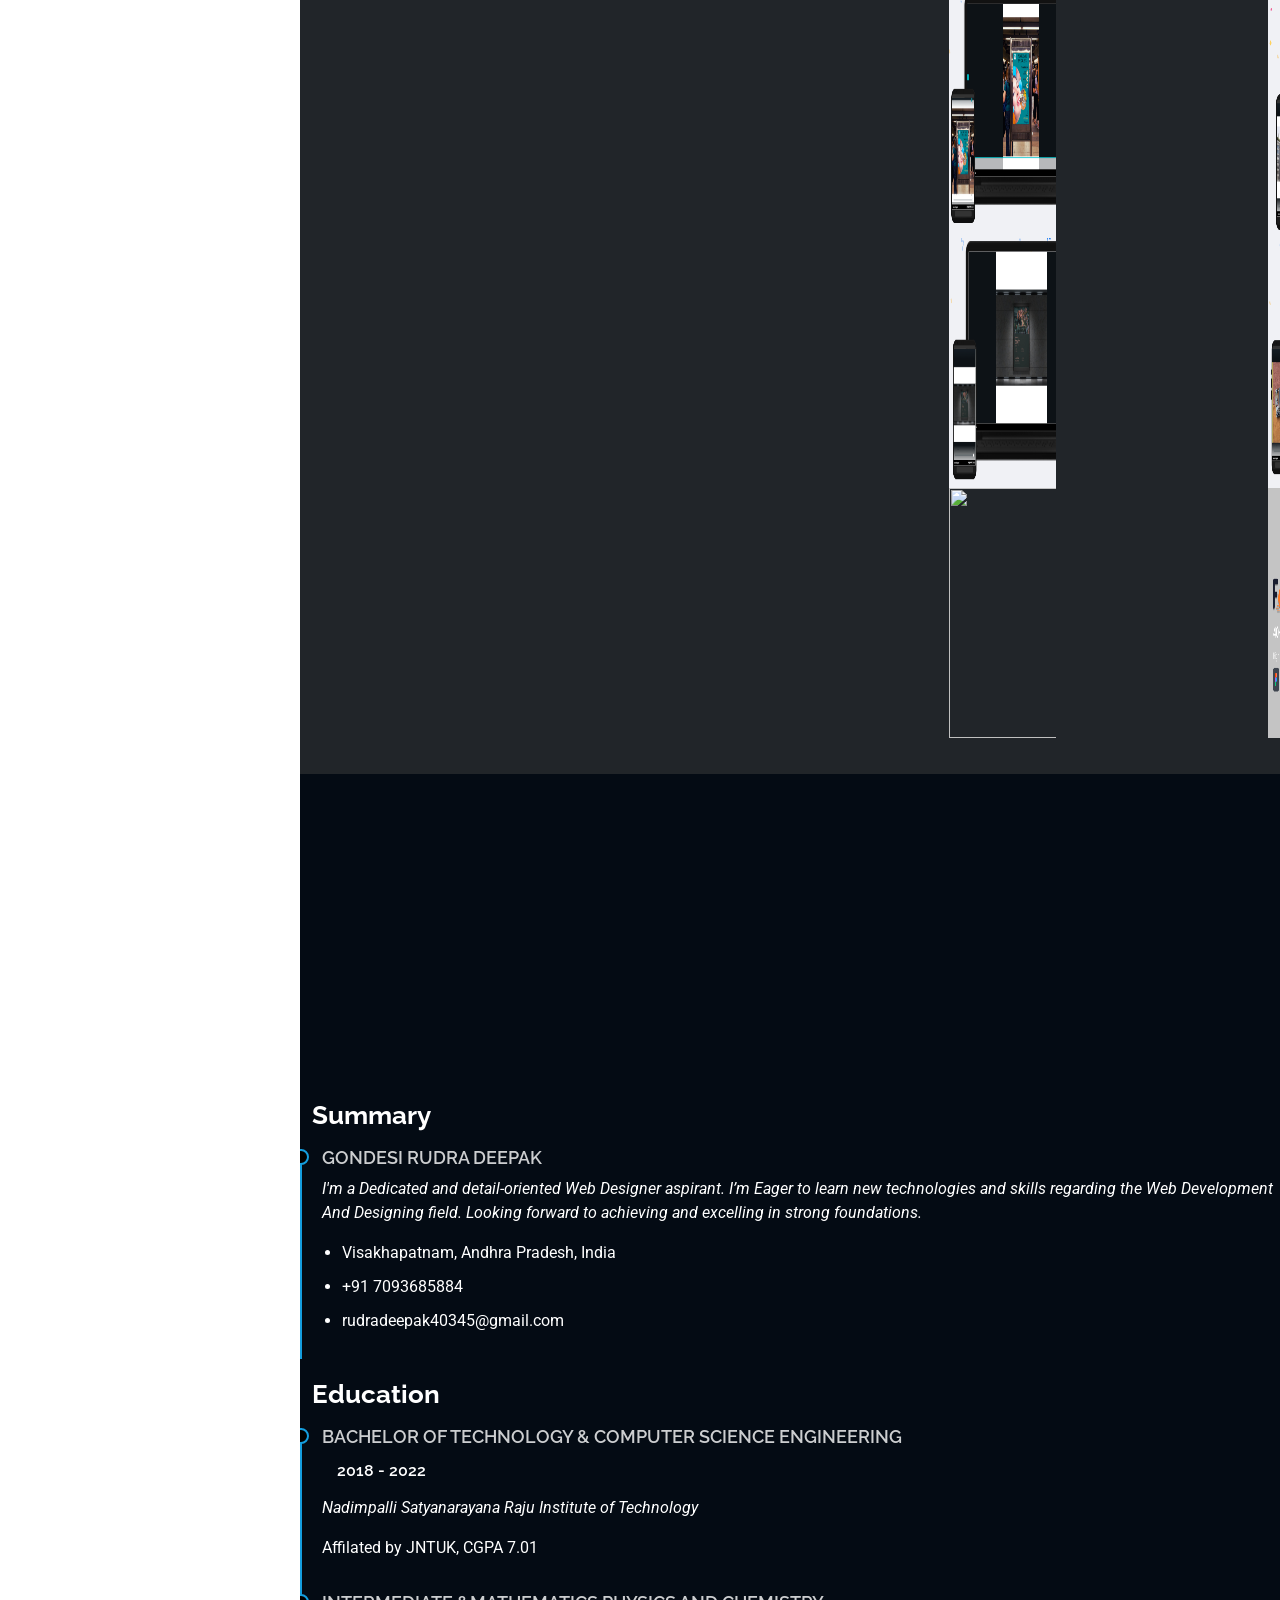
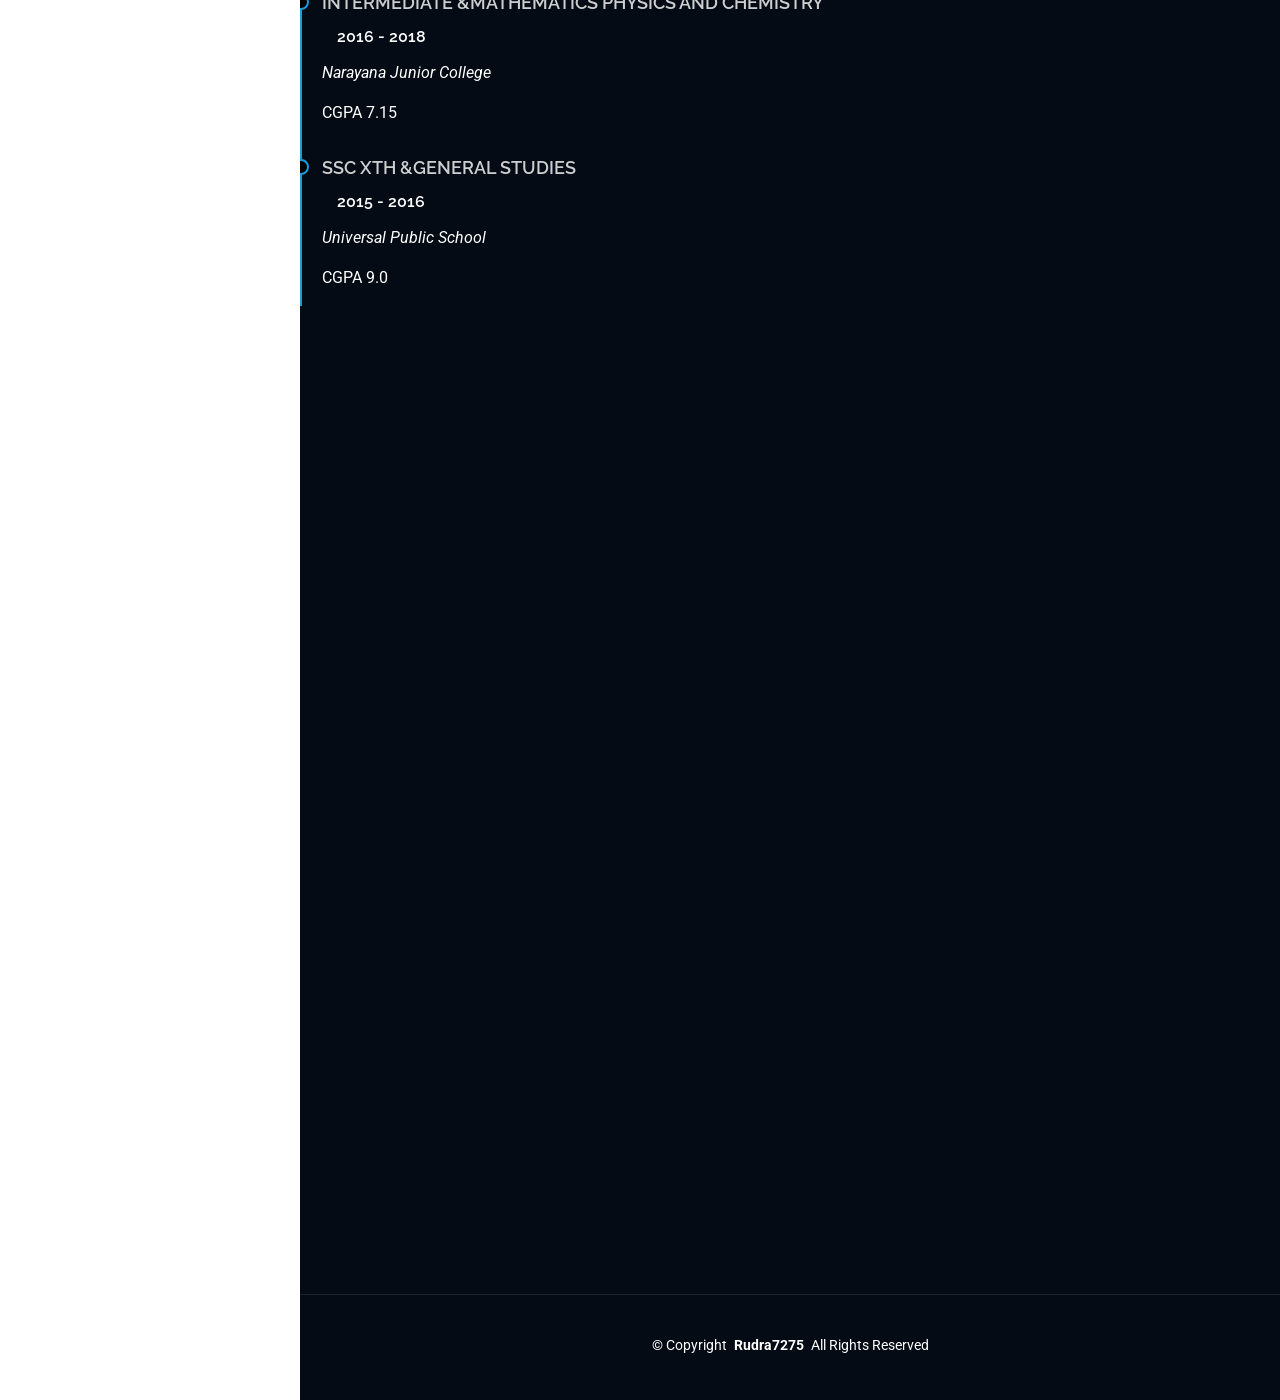
==== commit e1242922: "Update index.html" ====
--- a/index.html
+++ b/index.html
@@ -290,7 +290,7 @@
 
             <div class="col-lg-4 col-md-6 portfolio-item isotope-item filter-app">
               <div class="portfolio-content h-100">
-                <svg xmlns="http://www.w3.org/2000/svg" width="256" height="256" viewBox="0 0 256 256"><g fill="none"><rect width="256" height="256" fill="#f0db4f" rx="60"/><path fill="#323330" d="m67.312 213.932l19.59-11.856c3.78 6.701 7.218 12.371 15.465 12.371c7.905 0 12.889-3.092 12.889-15.12v-81.798h24.058v82.138c0 24.917-14.606 36.259-35.916 36.259c-19.245 0-30.416-9.967-36.087-21.996m85.07-2.576l19.588-11.341c5.157 8.421 11.859 14.607 23.715 14.607c9.969 0 16.325-4.984 16.325-11.858c0-8.248-6.53-11.17-17.528-15.98l-6.013-2.579c-17.357-7.388-28.871-16.668-28.871-36.258c0-18.044 13.748-31.792 35.229-31.792c15.294 0 26.292 5.328 34.196 19.247l-18.731 12.029c-4.125-7.389-8.591-10.31-15.465-10.31c-7.046 0-11.514 4.468-11.514 10.31c0 7.217 4.468 10.139 14.778 14.608l6.014 2.577c20.449 8.765 31.963 17.699 31.963 37.804c0 21.654-17.012 33.51-39.867 33.51c-22.339 0-36.774-10.654-43.819-24.574"/></g></svg>                <div class="portfolio-info">
+                <svg xmlns="http://www.w3.org/2000/svg" class="img-fluid" alt="" style="height:250px; width:280px;><g fill="none"><rect width="256" height="256" fill="#f0db4f" rx="60"/><path fill="#323330" d="m67.312 213.932l19.59-11.856c3.78 6.701 7.218 12.371 15.465 12.371c7.905 0 12.889-3.092 12.889-15.12v-81.798h24.058v82.138c0 24.917-14.606 36.259-35.916 36.259c-19.245 0-30.416-9.967-36.087-21.996m85.07-2.576l19.588-11.341c5.157 8.421 11.859 14.607 23.715 14.607c9.969 0 16.325-4.984 16.325-11.858c0-8.248-6.53-11.17-17.528-15.98l-6.013-2.579c-17.357-7.388-28.871-16.668-28.871-36.258c0-18.044 13.748-31.792 35.229-31.792c15.294 0 26.292 5.328 34.196 19.247l-18.731 12.029c-4.125-7.389-8.591-10.31-15.465-10.31c-7.046 0-11.514 4.468-11.514 10.31c0 7.217 4.468 10.139 14.778 14.608l6.014 2.577c20.449 8.765 31.963 17.699 31.963 37.804c0 21.654-17.012 33.51-39.867 33.51c-22.339 0-36.774-10.654-43.819-24.574"/></g></svg>                <div class="portfolio-info">
                   <h4>JavaScript</h4>
                 <div class="portfolio-info">
                   <h4>JavaScript</h4>
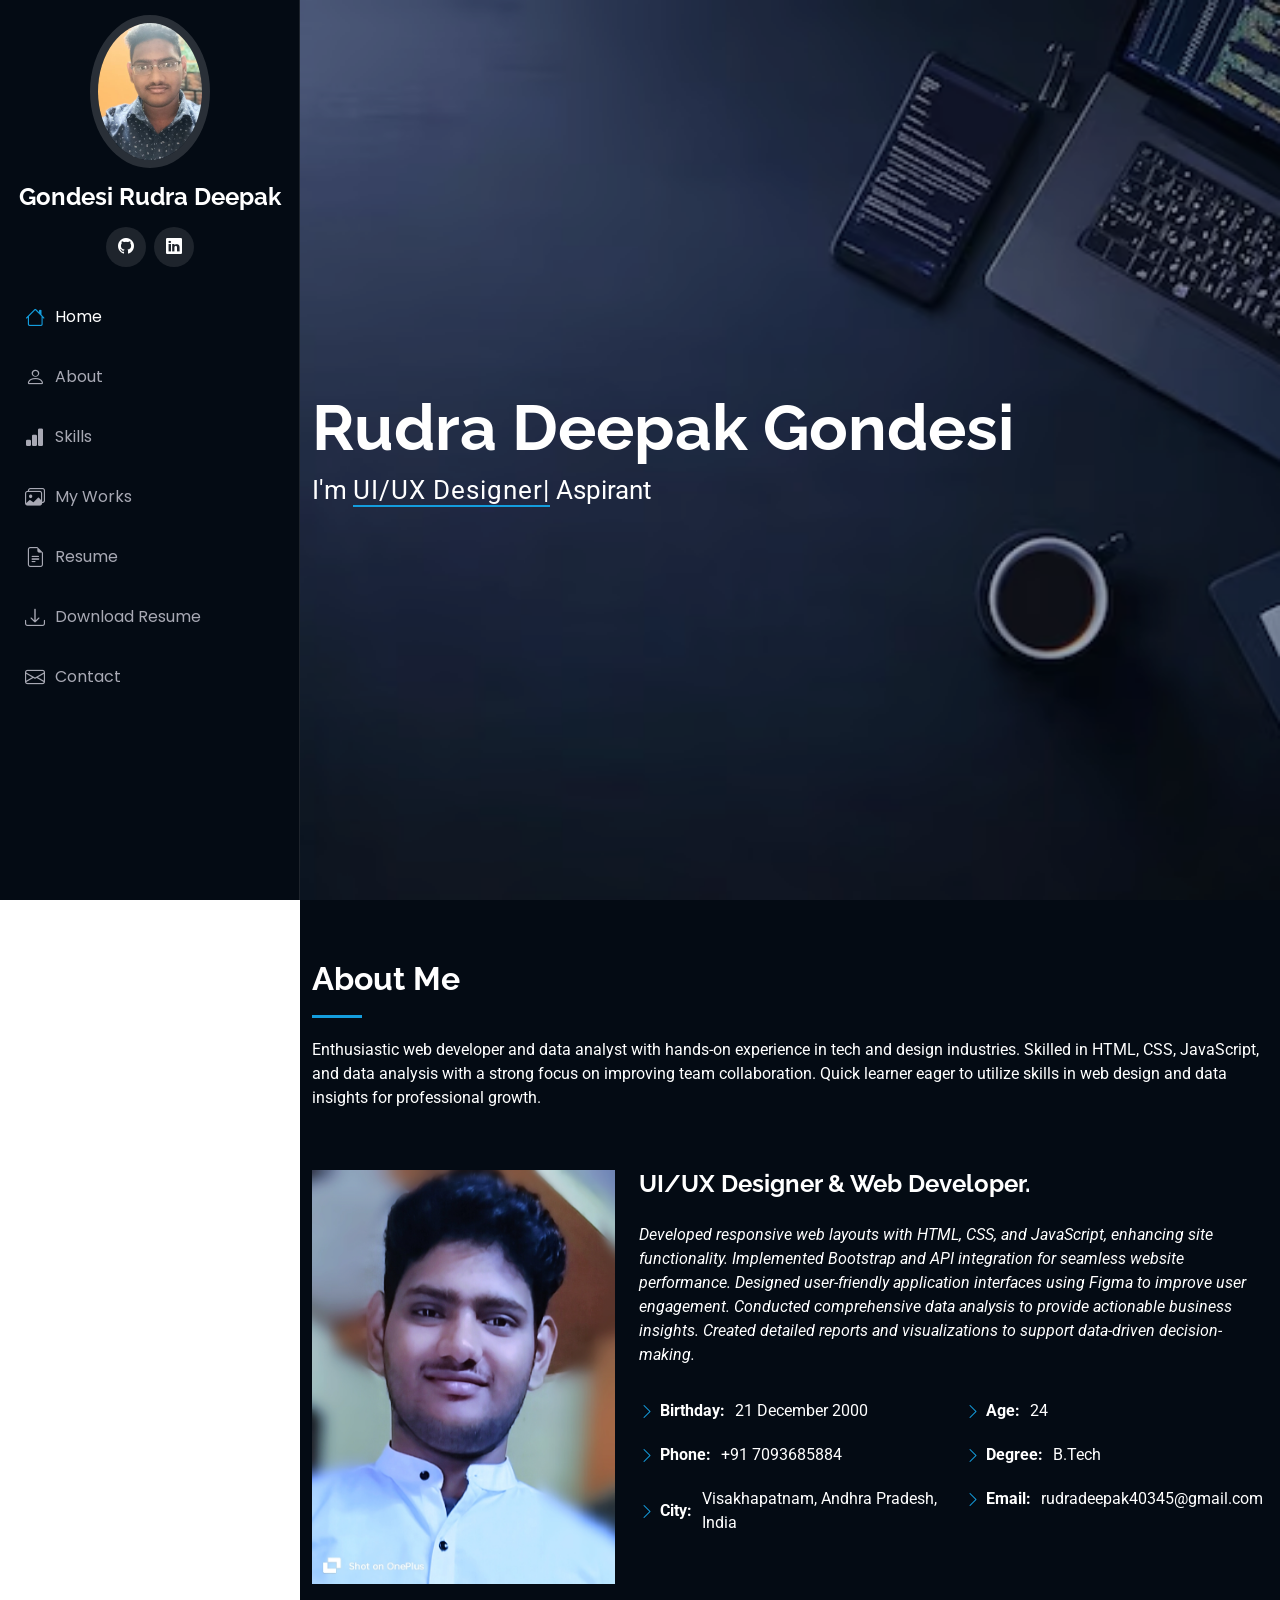
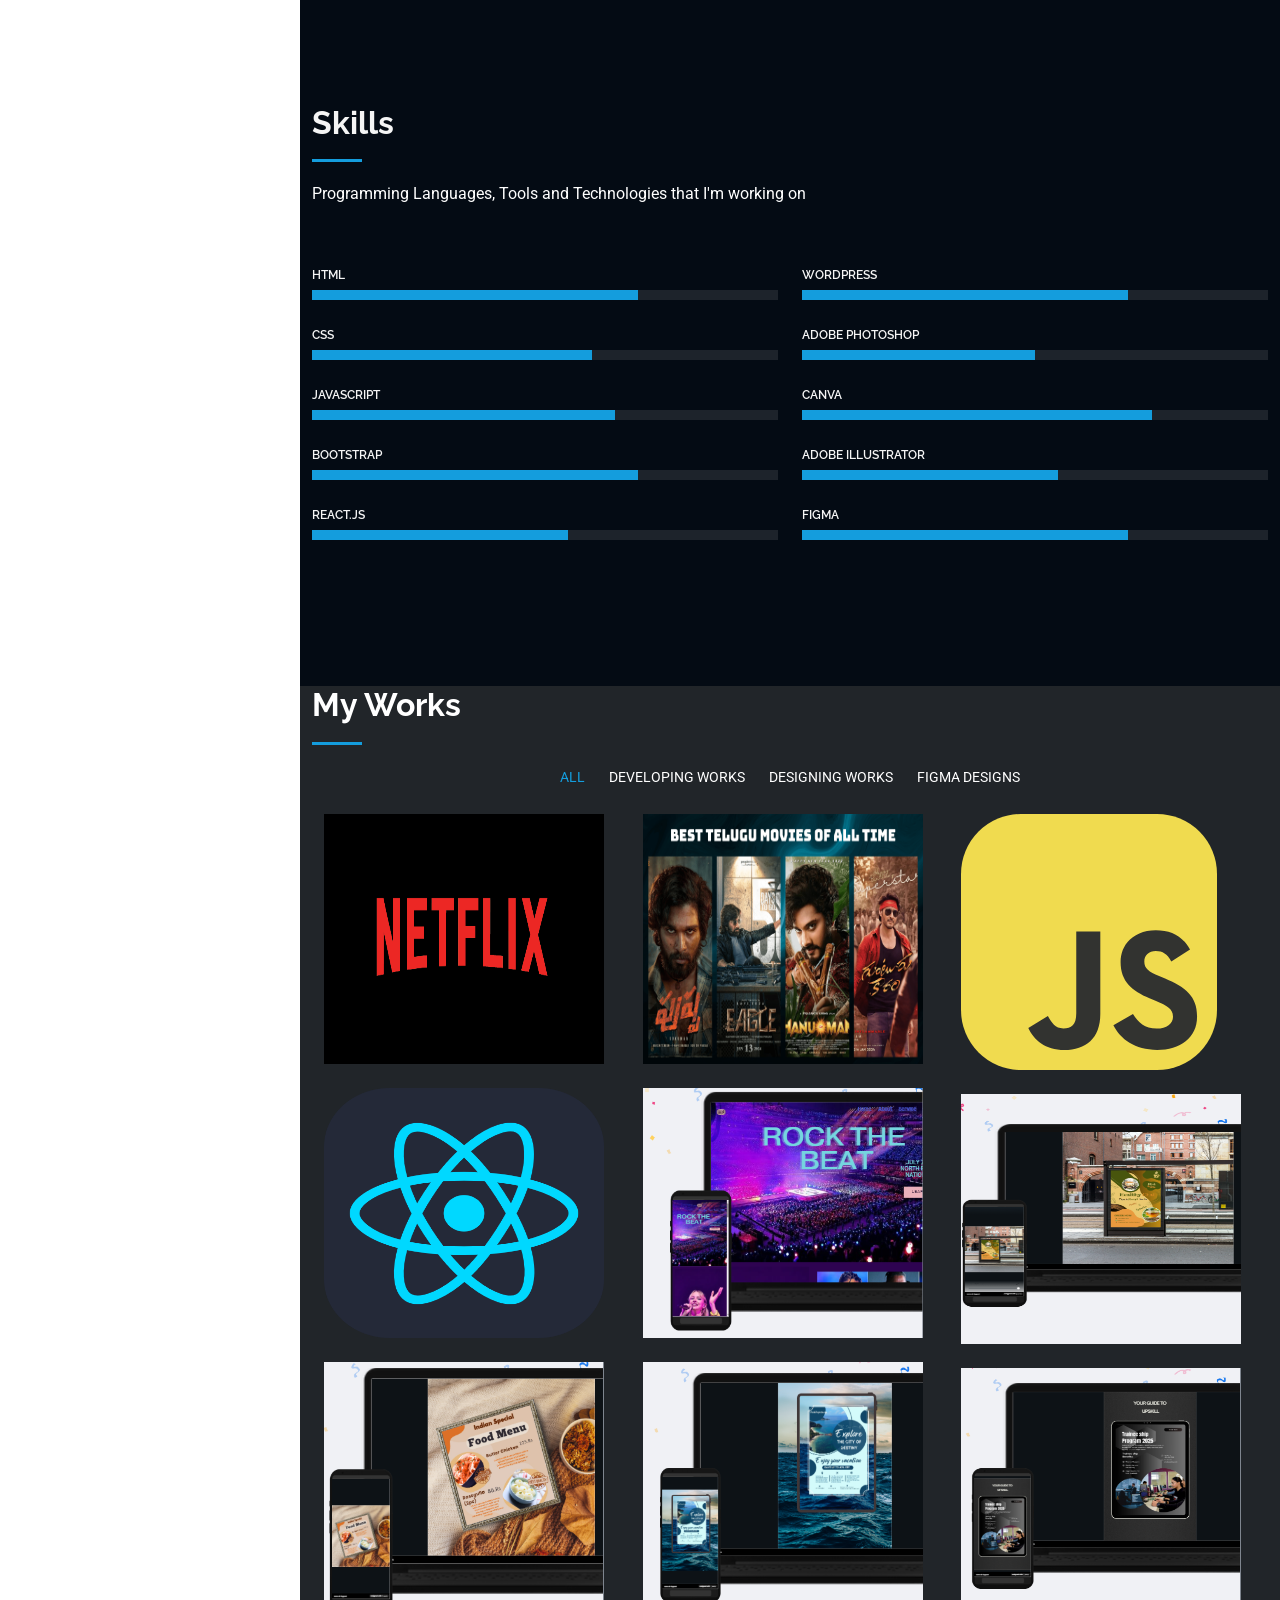
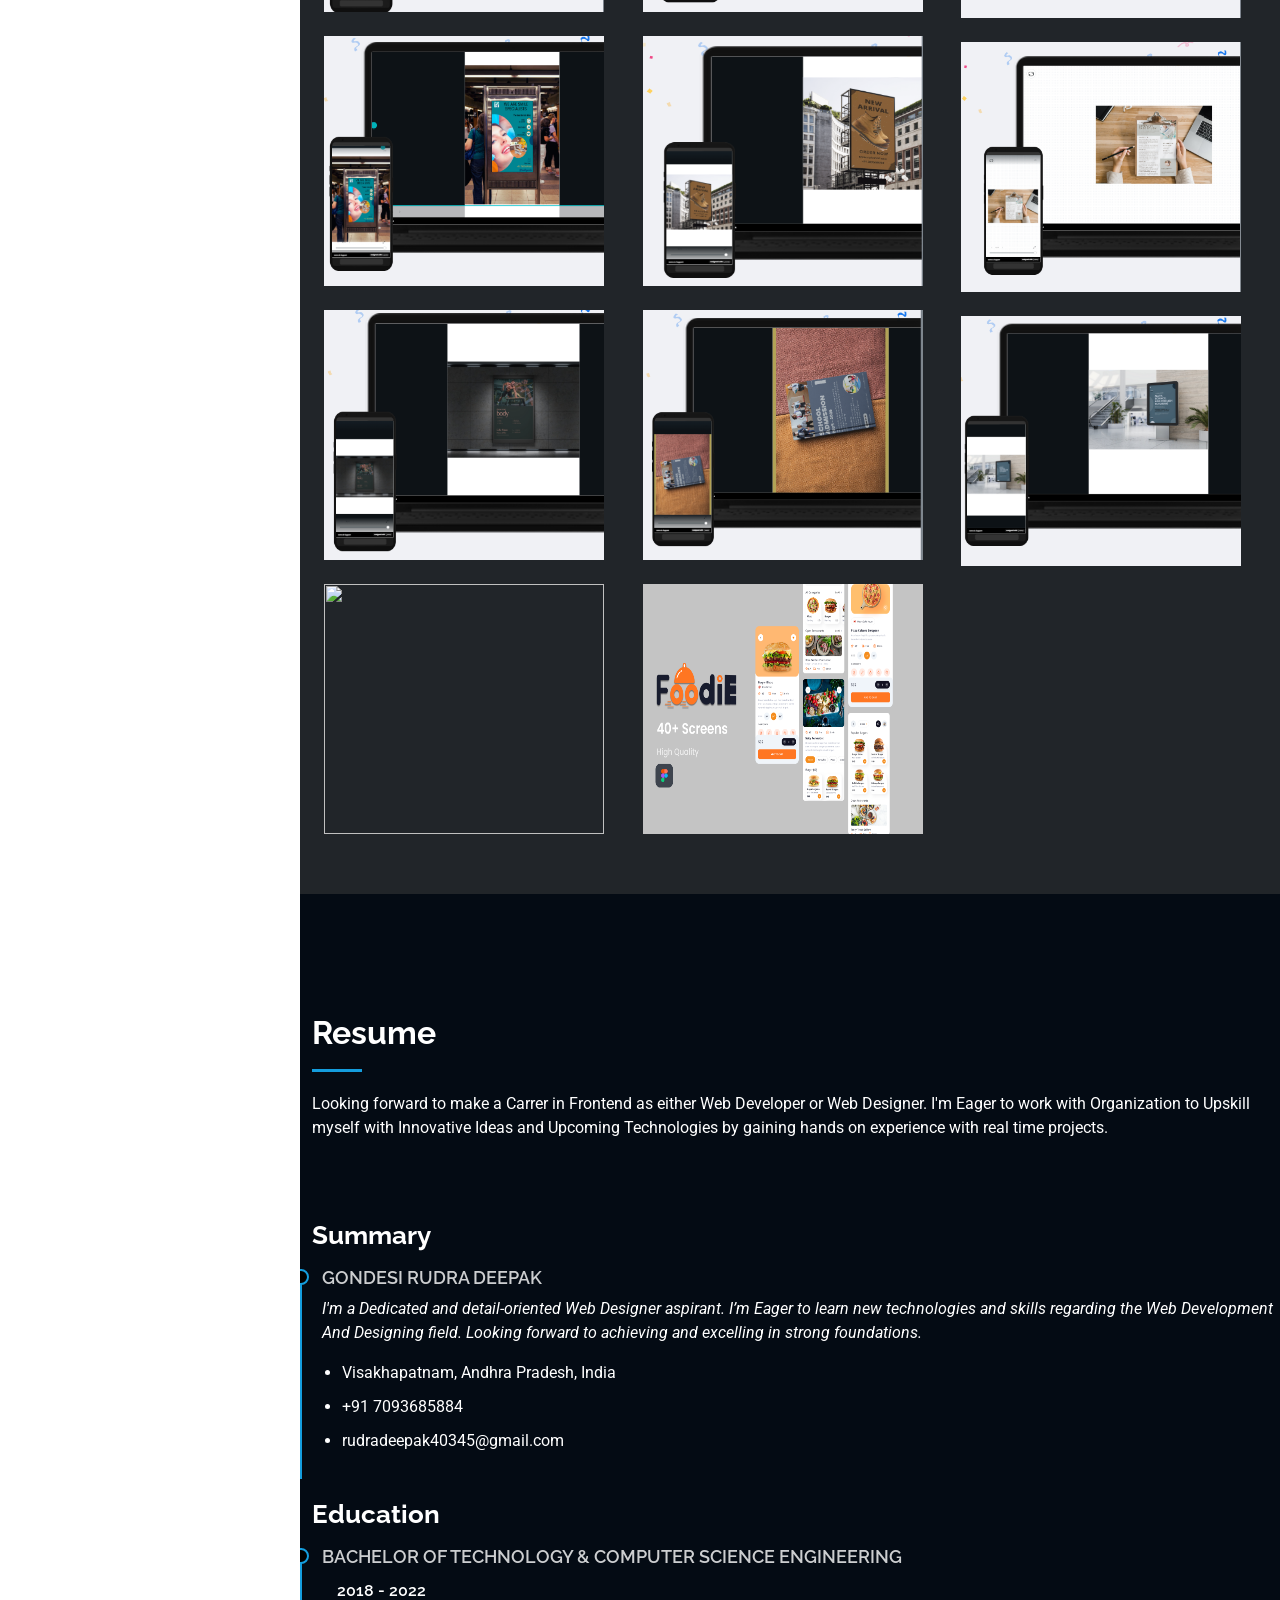
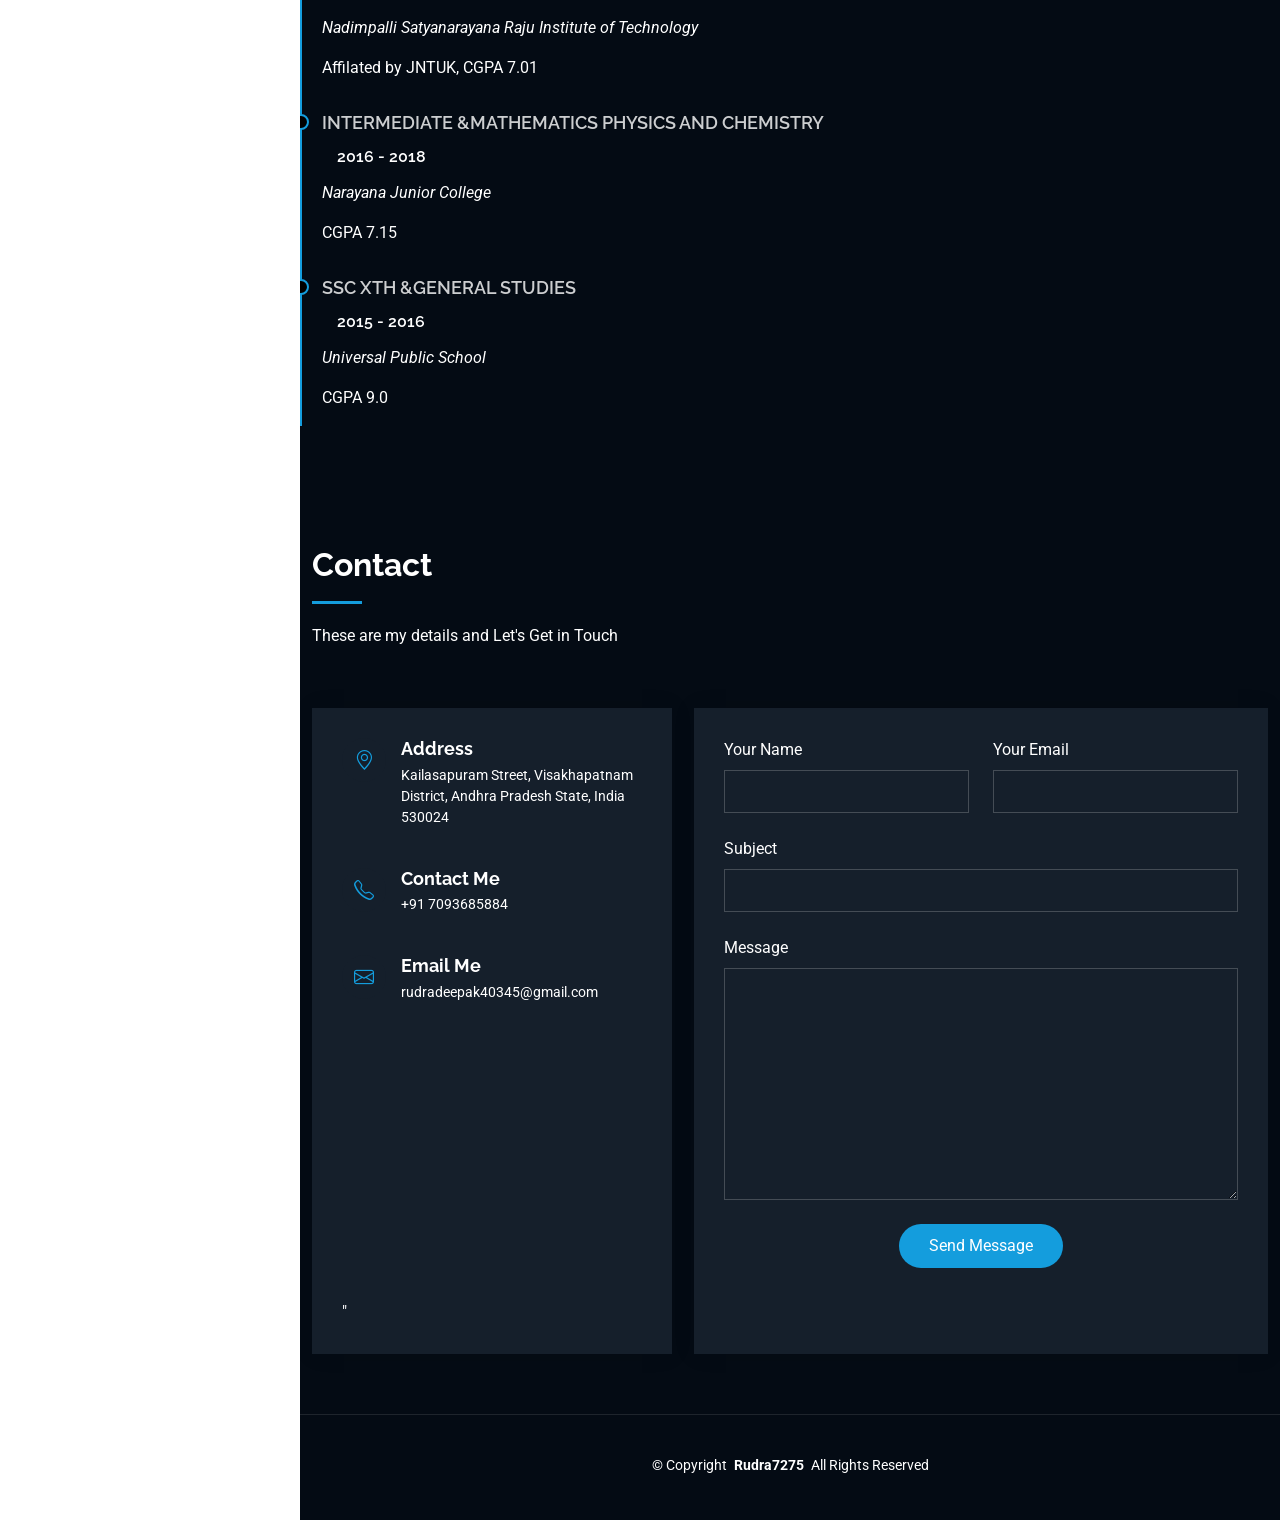
==== commit 8c064e71: "Update index.html" ====
--- a/index.html
+++ b/index.html
@@ -290,9 +290,7 @@
 
             <div class="col-lg-4 col-md-6 portfolio-item isotope-item filter-app">
               <div class="portfolio-content h-100">
-                <svg xmlns="http://www.w3.org/2000/svg" class="img-fluid" alt="" style="height:250px; width:280px;><g fill="none"><rect width="256" height="256" fill="#f0db4f" rx="60"/><path fill="#323330" d="m67.312 213.932l19.59-11.856c3.78 6.701 7.218 12.371 15.465 12.371c7.905 0 12.889-3.092 12.889-15.12v-81.798h24.058v82.138c0 24.917-14.606 36.259-35.916 36.259c-19.245 0-30.416-9.967-36.087-21.996m85.07-2.576l19.588-11.341c5.157 8.421 11.859 14.607 23.715 14.607c9.969 0 16.325-4.984 16.325-11.858c0-8.248-6.53-11.17-17.528-15.98l-6.013-2.579c-17.357-7.388-28.871-16.668-28.871-36.258c0-18.044 13.748-31.792 35.229-31.792c15.294 0 26.292 5.328 34.196 19.247l-18.731 12.029c-4.125-7.389-8.591-10.31-15.465-10.31c-7.046 0-11.514 4.468-11.514 10.31c0 7.217 4.468 10.139 14.778 14.608l6.014 2.577c20.449 8.765 31.963 17.699 31.963 37.804c0 21.654-17.012 33.51-39.867 33.51c-22.339 0-36.774-10.654-43.819-24.574"/></g></svg>                <div class="portfolio-info">
-                  <h4>JavaScript</h4>
-                <div class="portfolio-info">
+                <svg xmlns="http://www.w3.org/2000/svg" width="256" height="256" viewBox="0 0 256 256"><g fill="none"><rect width="256" height="256" fill="#f0db4f" rx="60"/><path fill="#323330" d="m67.312 213.932l19.59-11.856c3.78 6.701 7.218 12.371 15.465 12.371c7.905 0 12.889-3.092 12.889-15.12v-81.798h24.058v82.138c0 24.917-14.606 36.259-35.916 36.259c-19.245 0-30.416-9.967-36.087-21.996m85.07-2.576l19.588-11.341c5.157 8.421 11.859 14.607 23.715 14.607c9.969 0 16.325-4.984 16.325-11.858c0-8.248-6.53-11.17-17.528-15.98l-6.013-2.579c-17.357-7.388-28.871-16.668-28.871-36.258c0-18.044 13.748-31.792 35.229-31.792c15.294 0 26.292 5.328 34.196 19.247l-18.731 12.029c-4.125-7.389-8.591-10.31-15.465-10.31c-7.046 0-11.514 4.468-11.514 10.31c0 7.217 4.468 10.139 14.778 14.608l6.014 2.577c20.449 8.765 31.963 17.699 31.963 37.804c0 21.654-17.012 33.51-39.867 33.51c-22.339 0-36.774-10.654-43.819-24.574"/></g></svg>                <div class="portfolio-info">
                   <h4>JavaScript</h4>
                   <a target="_blank" href="assets/img/potflio-pics/API.jpg" title="Preview" data-gallery="portfolio-gallery-app" class="glightbox preview-link"><i class="bi bi-zoom-in"></i></a>
                   <a target="_blank" href="https://github.com/RUDRA-DEEPAK7275/Java-Script-Practice-files" title="Source Code" class="details-link"><i class="bi bi-link-45deg"></i></a>
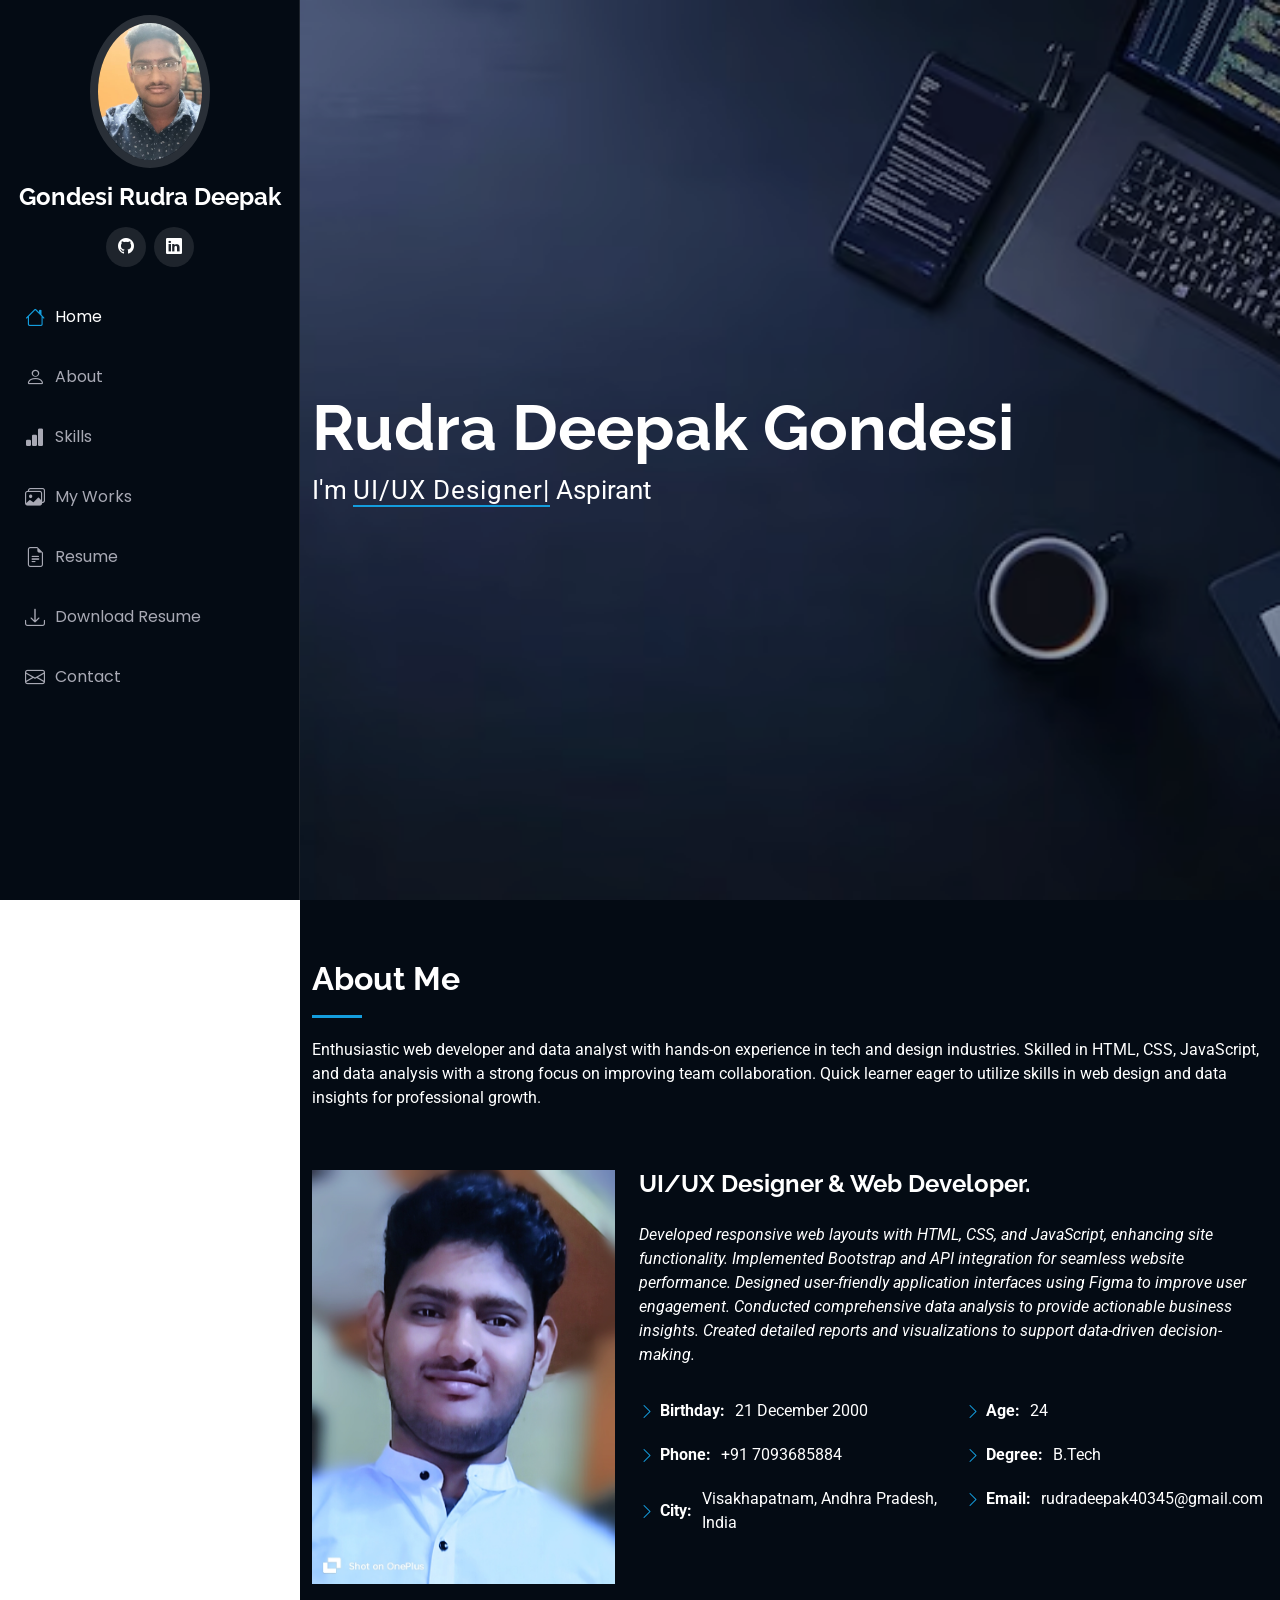
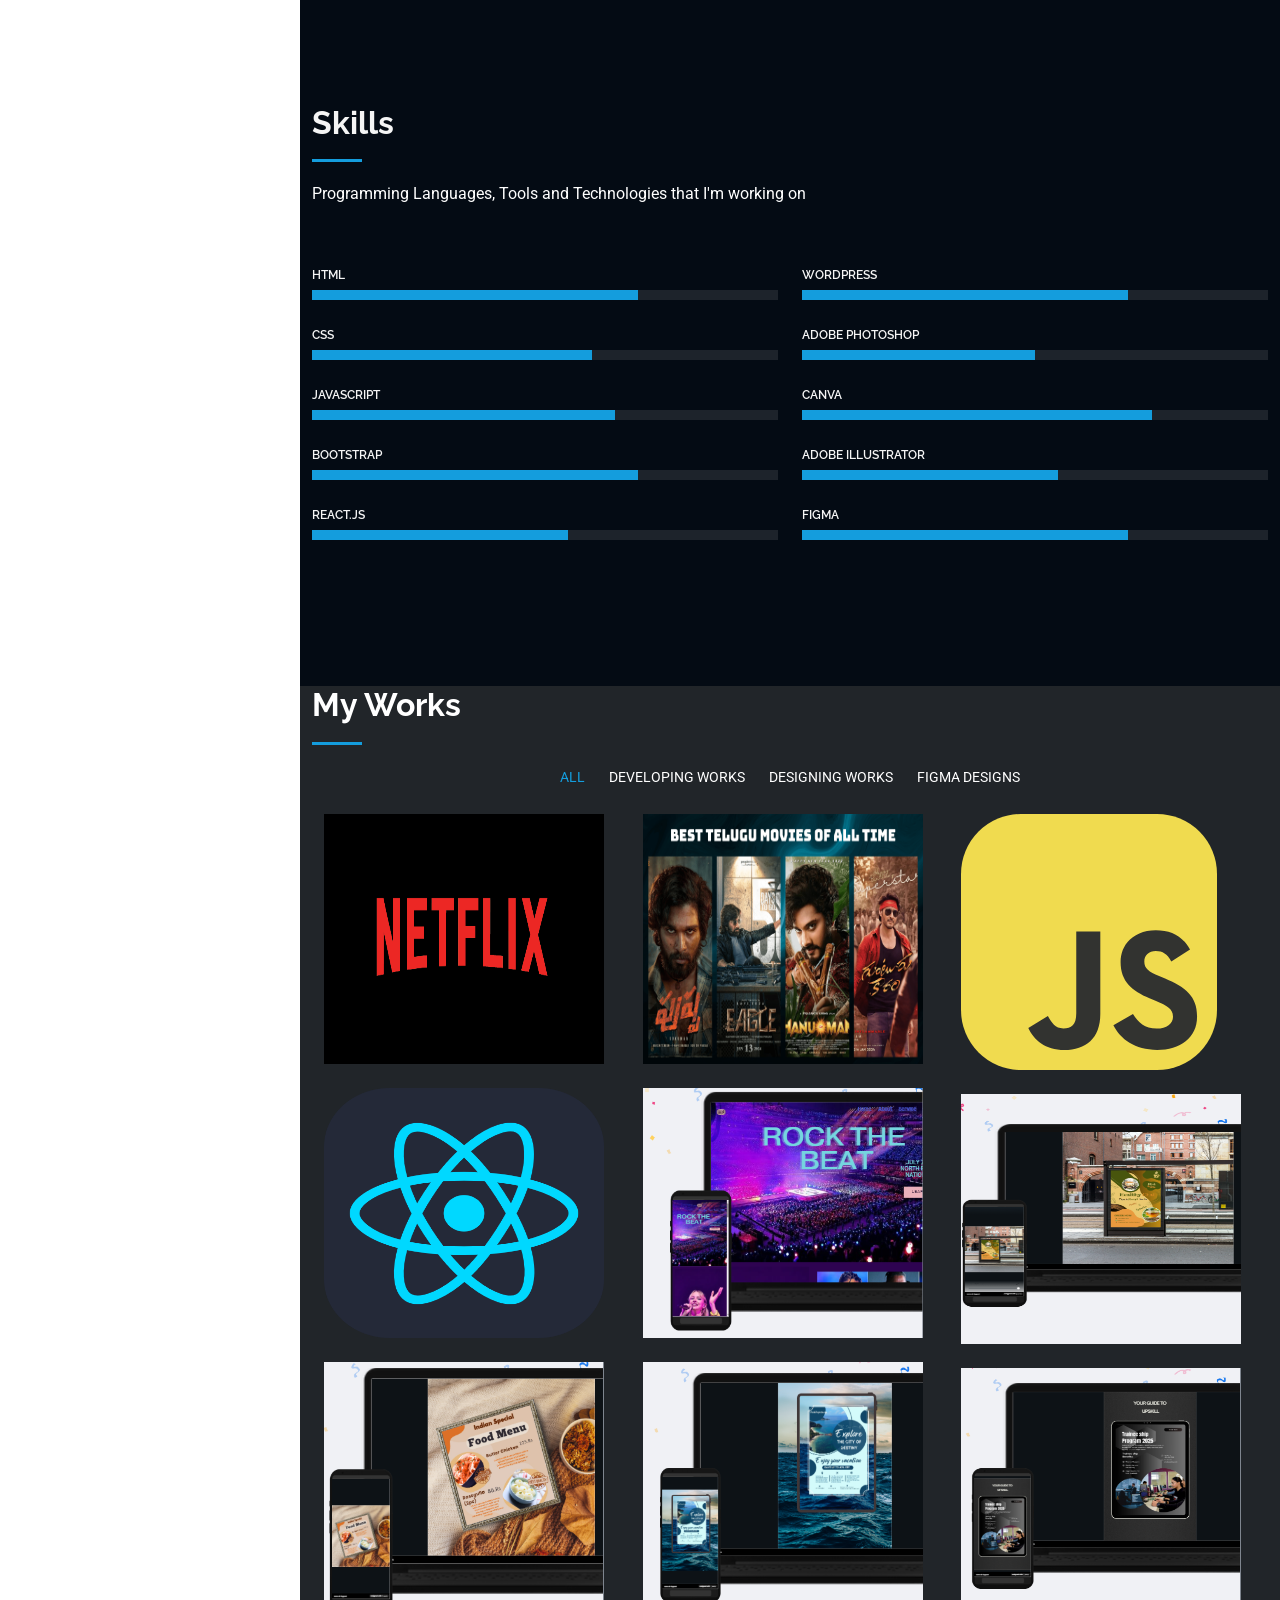
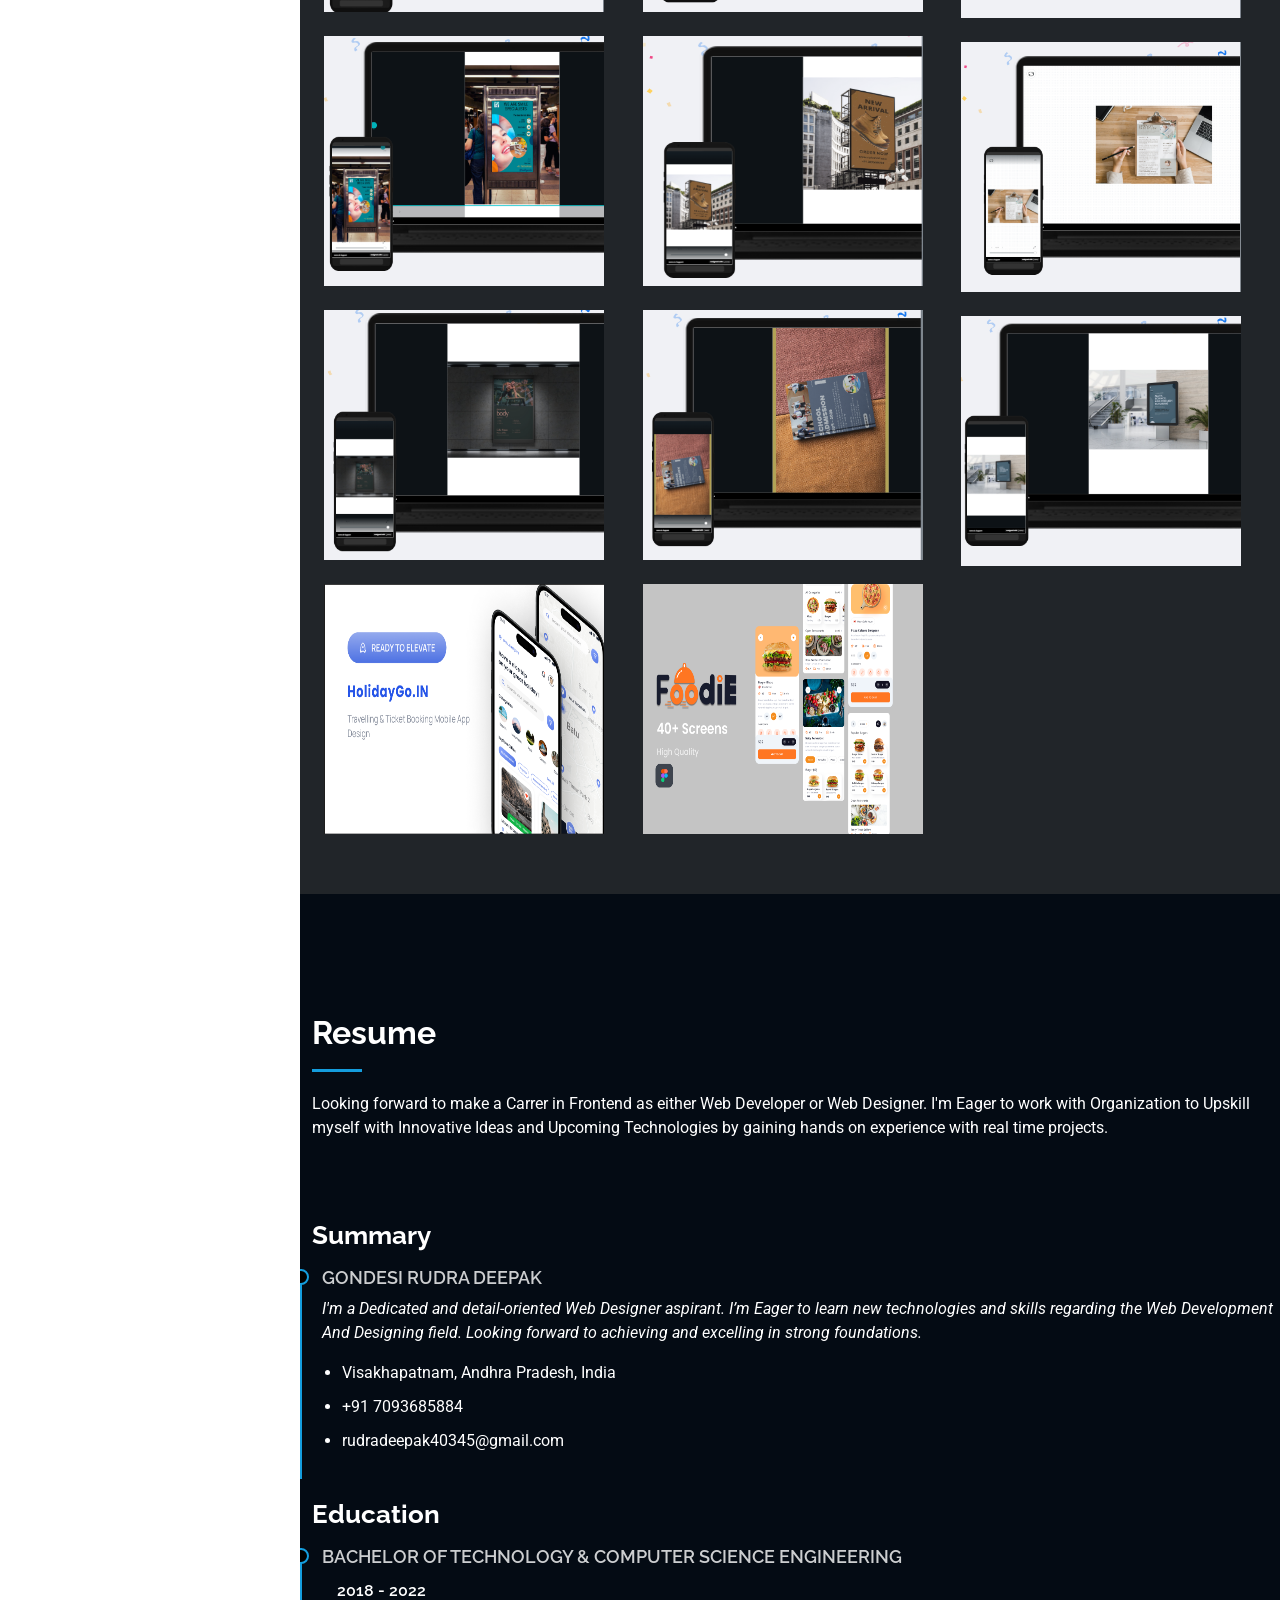
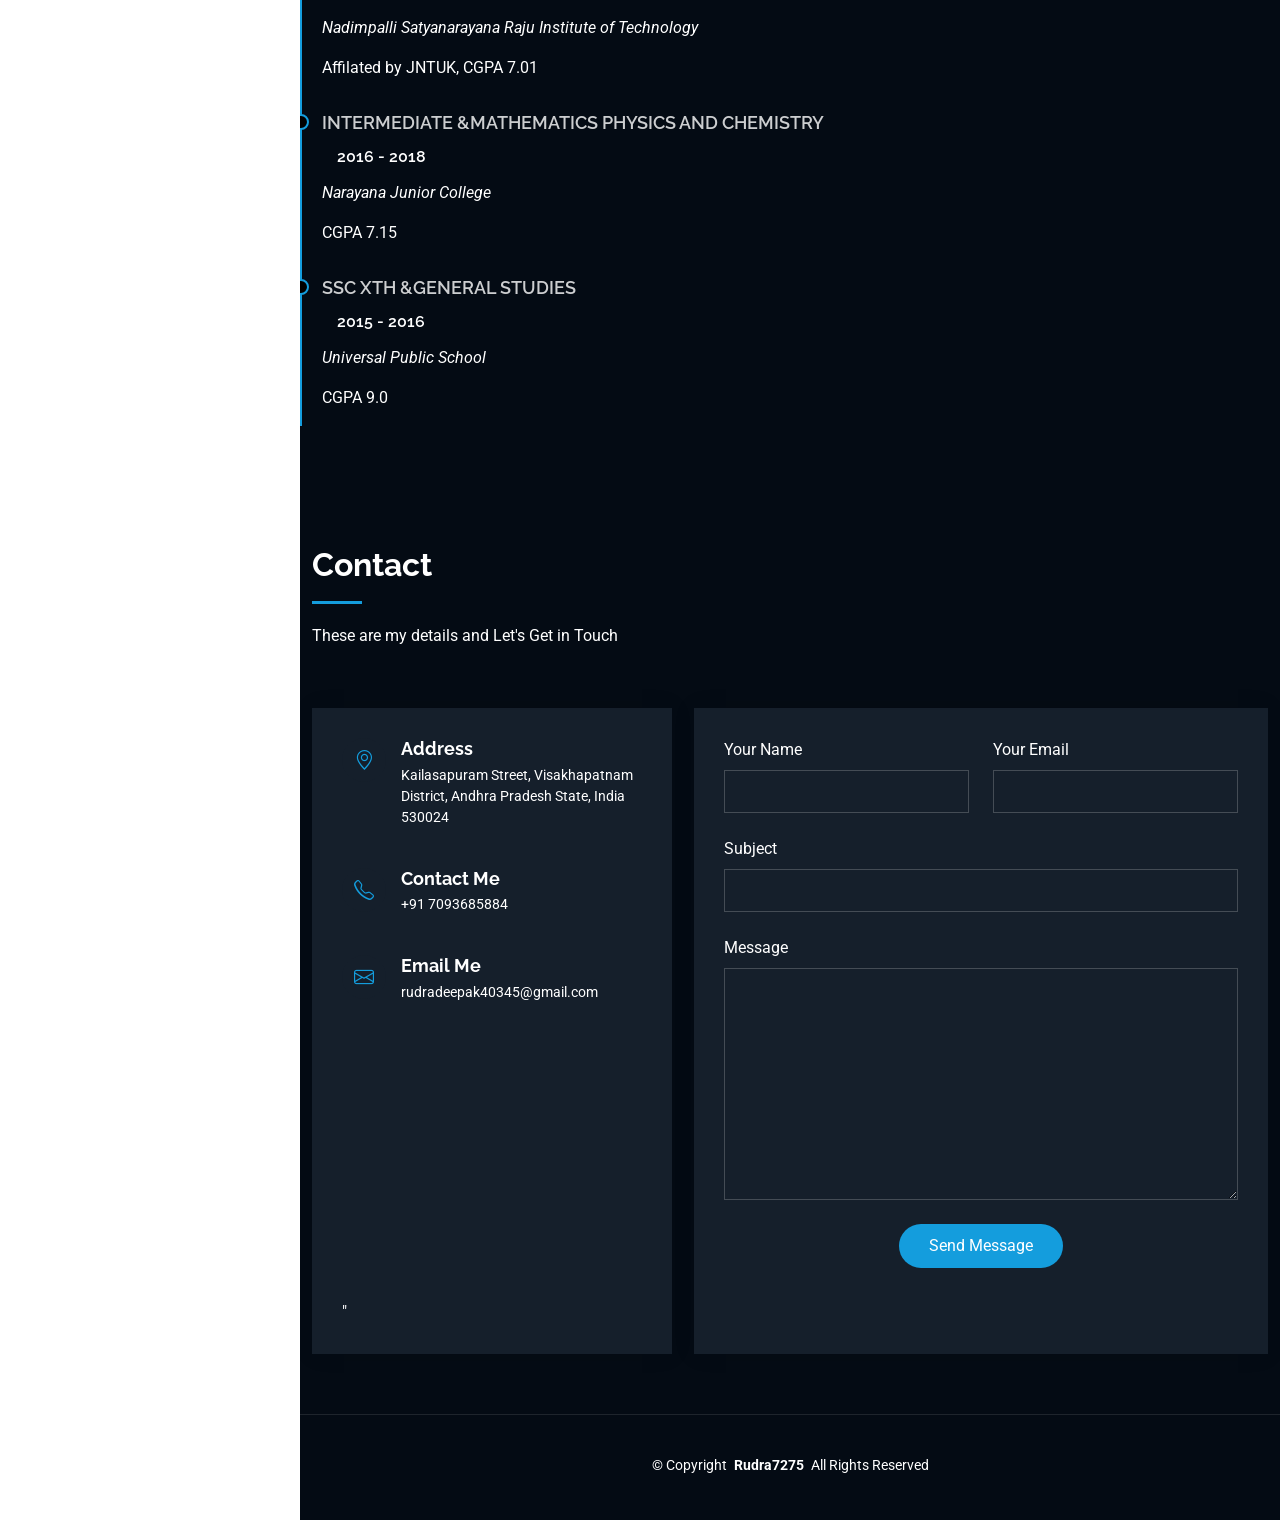
==== commit cb070c8f: "Update resume download link in index.html" ====
--- a/index.html
+++ b/index.html
@@ -55,7 +55,7 @@
         <li><a href="#skills"><i class="bi bi-bar-chart-fill navicon"></i>Skills</a></li>
         <li><a href="#portfolio"><i class="bi bi-images navicon"></i> My Works</a></li>
         <li><a href="#resume"><i class="bi bi-file-earmark-text navicon"></i> Resume</a></li>
-        <li><a href="/assets/documents/RudraDeepakGondesi_Resume.pdf" download=""><i class="bi bi-download navicon"></i> Download Resume</a></li>
+        <li><a href="/assets/documents/RudraDeepak_Resume(Technical).pdf" download=""><i class="bi bi-download navicon"></i> Download Resume</a></li>
 
         
            
